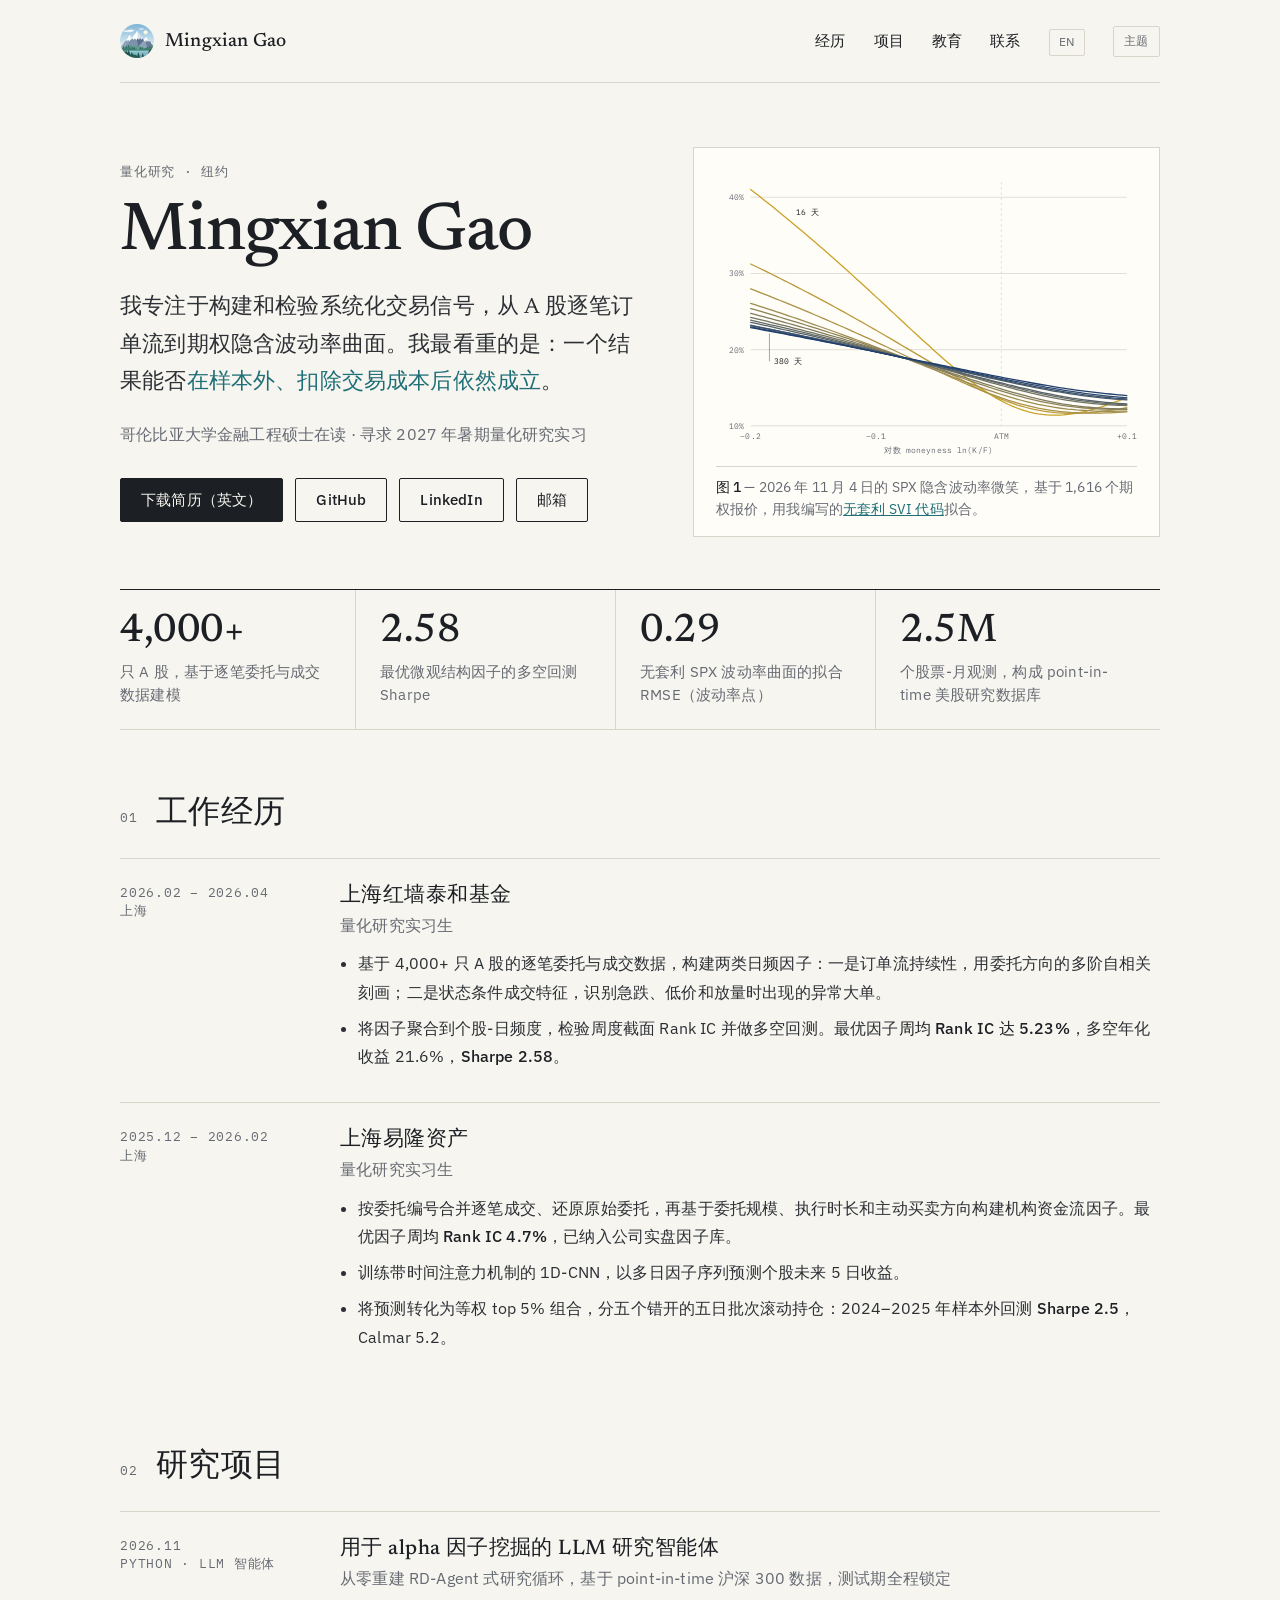
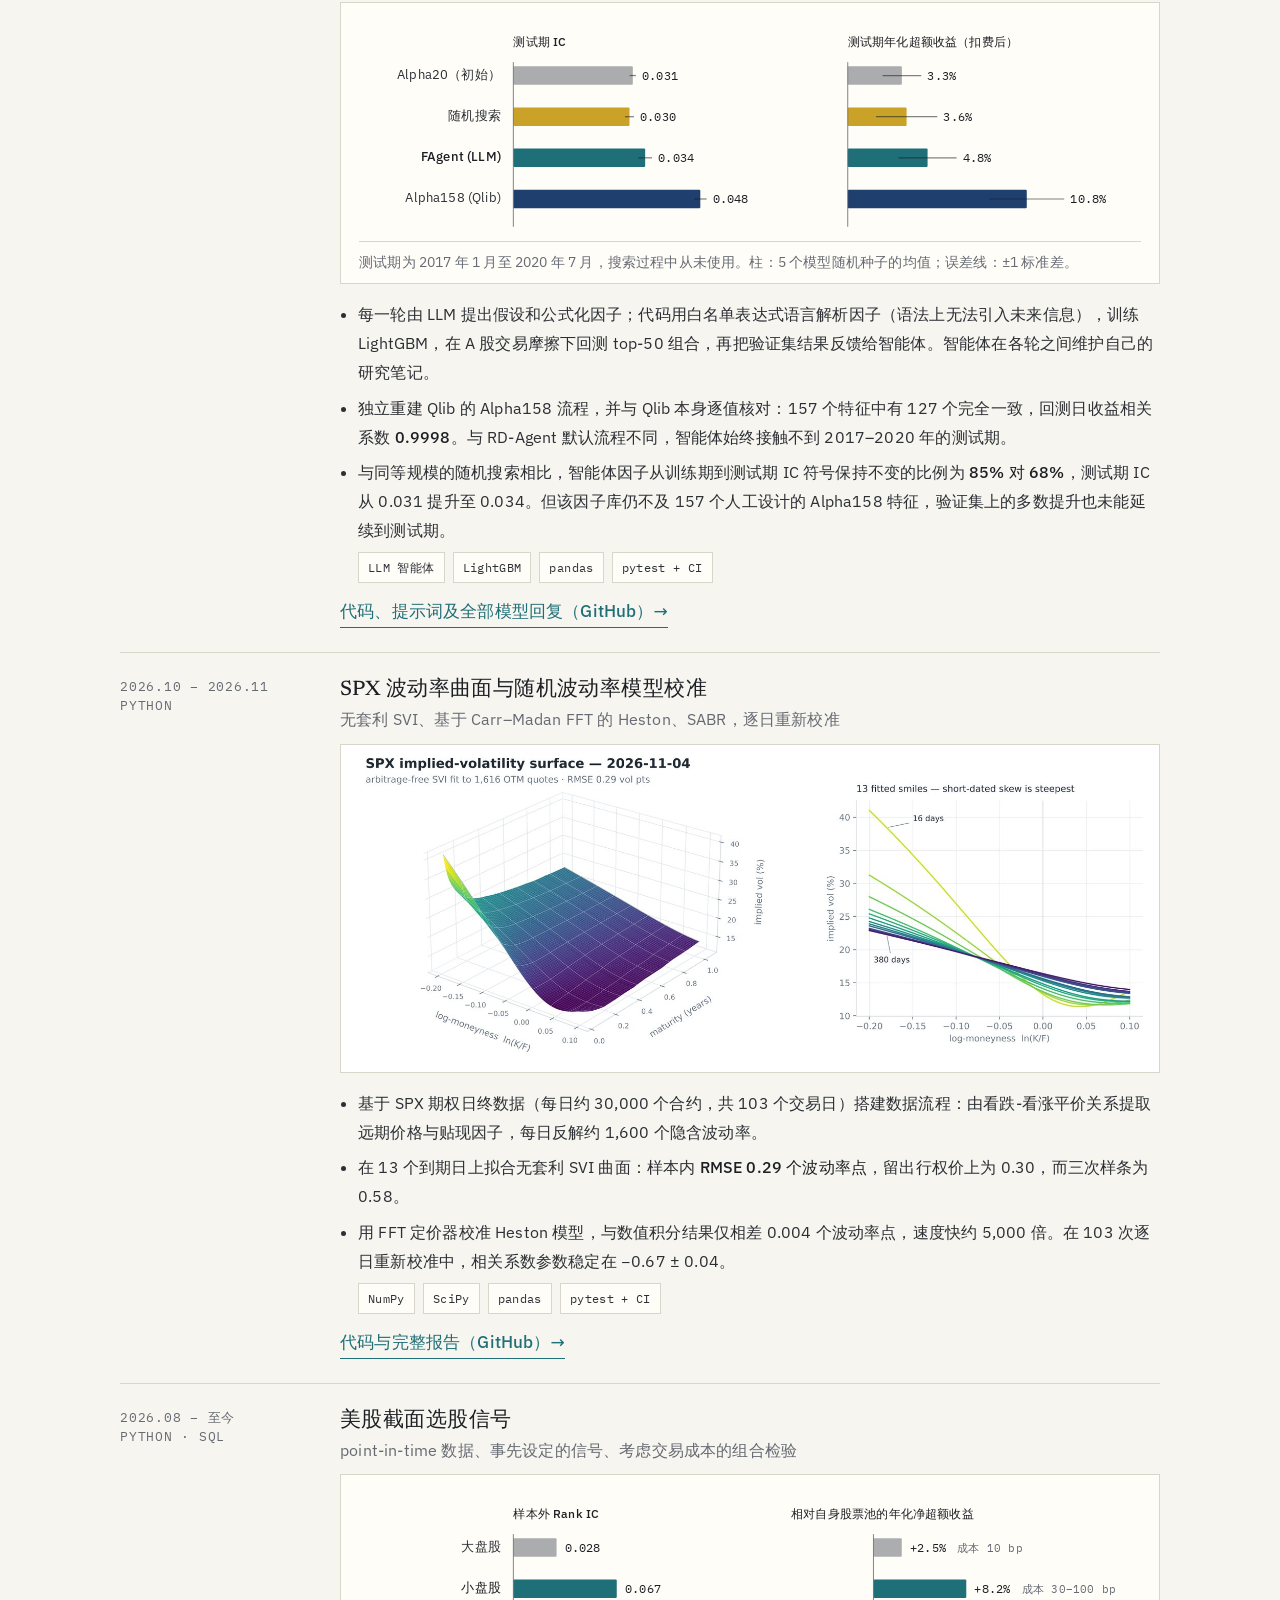
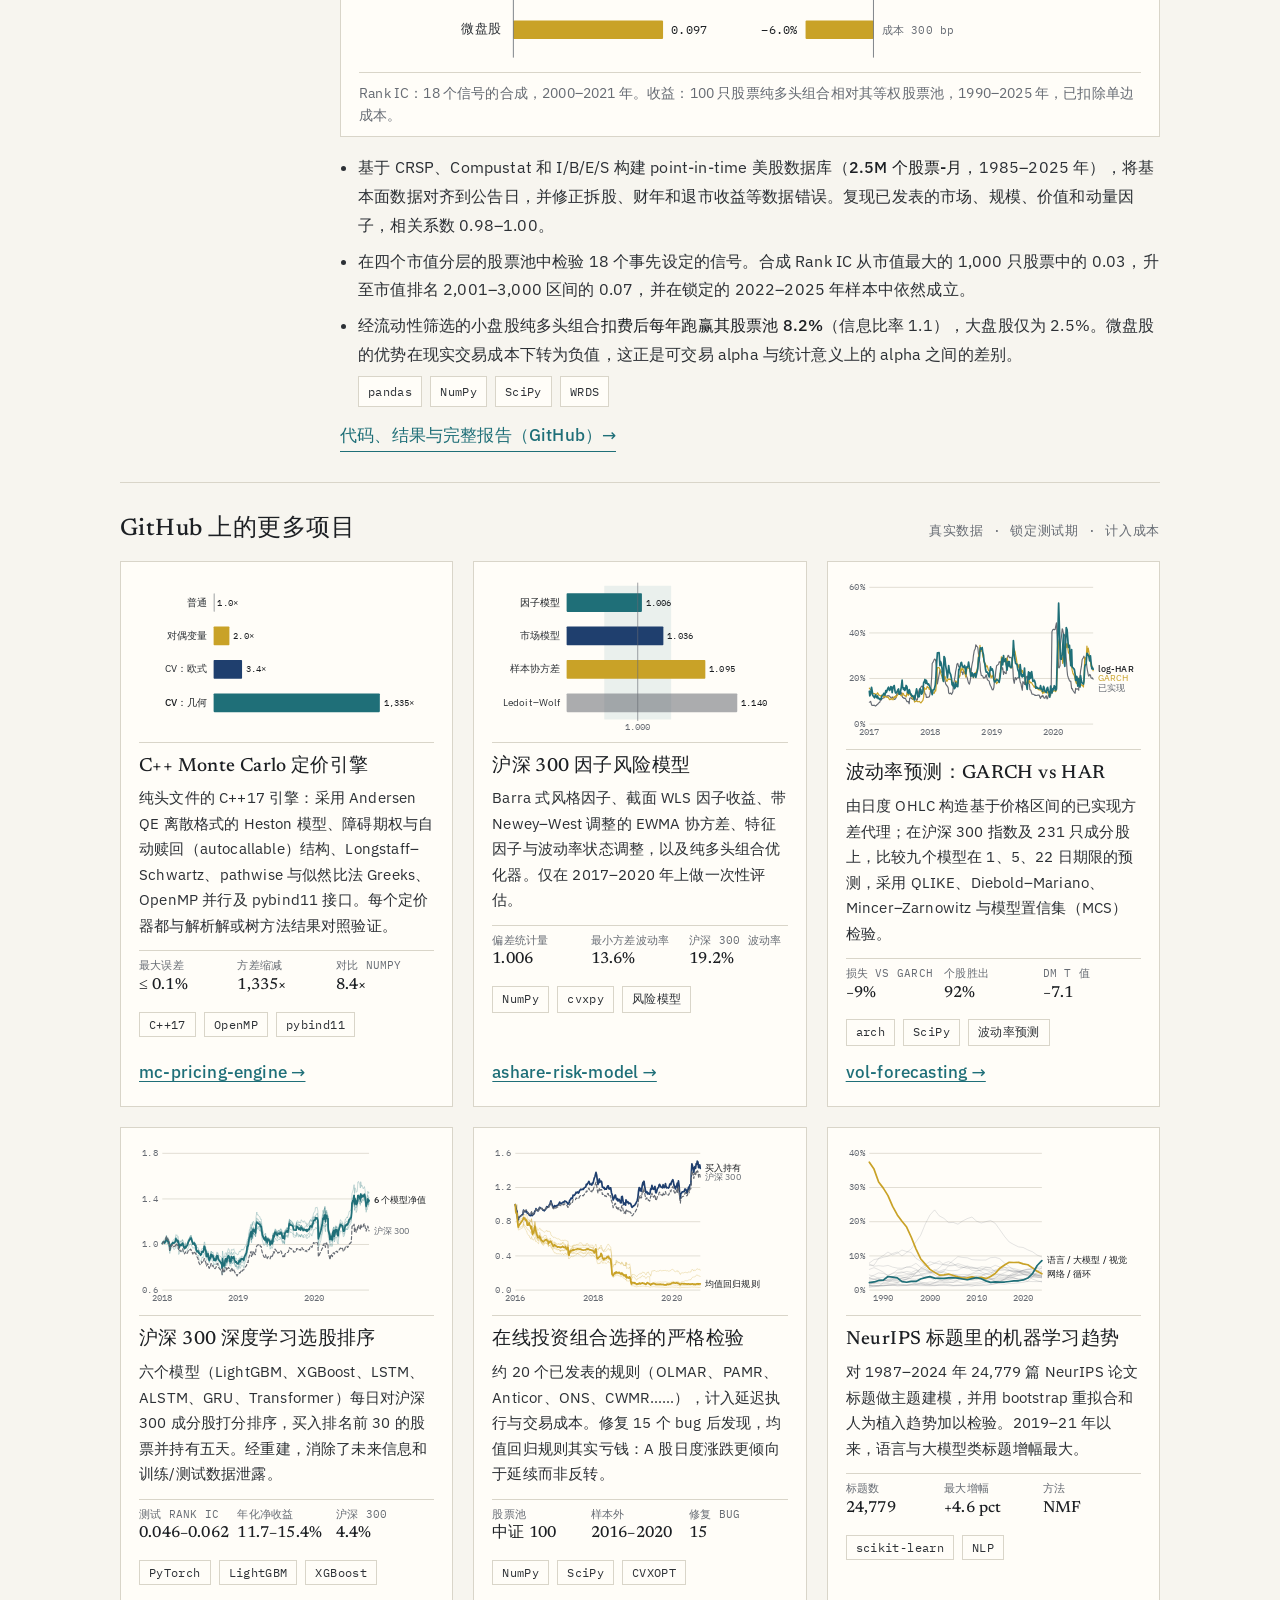
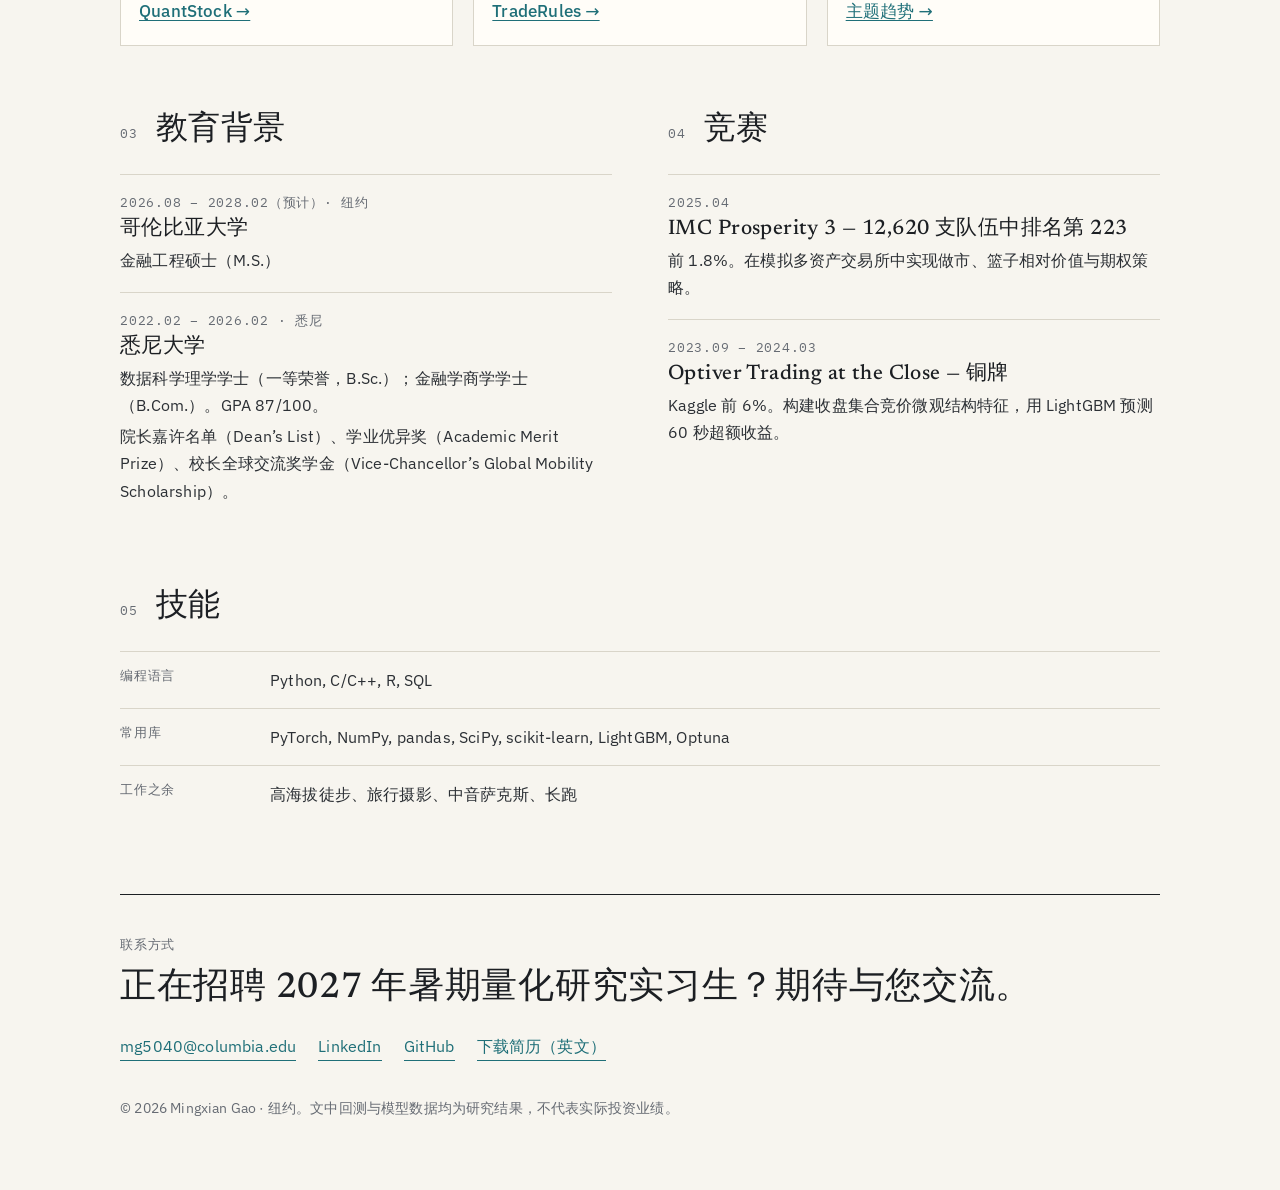
==== zh/index.html @ 5434508e "Add a Simplified Chinese version of the site at /zh/ zh/index.html mirrors the English page section " ====
<!doctype html>
<html lang="zh-CN">
<head>
<meta charset="utf-8">
<meta name="viewport" content="width=device-width, initial-scale=1">
<title>Mingxian Gao — 量化研究</title>
<meta name="description" content="Mingxian Gao，哥伦比亚大学金融工程硕士在读。研究方向：股票 alpha、市场微观结构与波动率建模。">
<meta property="og:title" content="Mingxian Gao — 量化研究">
<meta property="og:description" content="系统化交易信号研究：从 A 股逐笔订单流到期权隐含波动率曲面。">
<meta property="og:type" content="website">
<meta property="og:url" content="https://mxgao-a.github.io/personal-website/zh/">
<meta property="og:locale" content="zh_CN">
<meta property="og:image" content="https://mxgao-a.github.io/personal-website/assets/spx-surface.jpg">
<link rel="alternate" hreflang="en" href="https://mxgao-a.github.io/personal-website/">
<link rel="alternate" hreflang="zh-CN" href="https://mxgao-a.github.io/personal-website/zh/">
<link rel="alternate" hreflang="x-default" href="https://mxgao-a.github.io/personal-website/">
<link rel="icon" href="../assets/favicon.png" type="image/png">
<link rel="apple-touch-icon" href="../assets/apple-touch-icon.png">
<link rel="preload" href="../assets/fonts/newsreader-latin-500-normal.woff2" as="font" type="font/woff2" crossorigin>
<link rel="stylesheet" href="../assets/style.css">
<script>
  // Apply a saved theme before first paint; otherwise follow the system setting.
  try { var t = localStorage.getItem("theme"); if (t === "light" || t === "dark") document.documentElement.dataset.theme = t; } catch (e) {}
</script>
</head>
<body>
<a class="skip" href="#main">跳到正文</a>
<div class="wrap">
  <nav aria-label="主导航">
    <a class="name" href="#top"><img class="avatar" src="../assets/avatar.jpg" width="34" height="34" alt="">Mingxian Gao</a>
    <ul>
      <li class="hide-s"><a href="#experience">经历</a></li>
      <li class="hide-s"><a href="#projects">项目</a></li>
      <li class="hide-s"><a href="#education">教育</a></li>
      <li><a href="#contact">联系</a></li>
      <li><a class="lang" href="../" hreflang="en" lang="en" title="English version">EN</a></li>
      <li><button class="theme" id="theme" type="button" aria-label="切换浅色/深色主题">主题</button></li>
    </ul>
  </nav>

  <main id="main">
  <div class="hero" id="top">
    <div>
      <div class="mono">量化研究 · 纽约</div>
      <h1>Mingxian Gao</h1>
      <p class="lede">我专注于构建和检验系统化交易信号，从 A 股逐笔订单流到期权隐含波动率曲面。我最看重的是：一个结果能否<em>在样本外、扣除交易成本后依然成立</em>。</p>
      <p class="status">哥伦比亚大学金融工程硕士在读 · 寻求 2027 年暑期量化研究实习</p>
      <div class="btns">
        <a class="btn primary" href="../files/Mingxian_Gao_Resume.pdf" hreflang="en">下载简历（英文）</a>
        <a class="btn" href="https://github.com/MXGao-A">GitHub</a>
        <a class="btn" href="https://www.linkedin.com/in/mingxian-gao">LinkedIn</a>
        <a class="btn" href="mailto:mg5040@columbia.edu">邮箱</a>
      </div>
    </div>
    <figure class="fig">
      <svg class="smiles" viewBox="0 0 560 380" role="img" aria-labelledby="smiles-title smiles-desc">
      <title id="smiles-title">SPX 隐含波动率微笑，2026 年 11 月 4 日</title>
      <desc id="smiles-desc">13 条拟合的隐含波动率曲线，剩余期限 16 至 380 天。行权价低于远期价格时波动率陡峭上升，最短期限尤为明显。</desc>
      <line class="grid" x1="46" x2="546" y1="340.0" y2="340.0"/>
      <text class="tick" x="38" y="344.0" text-anchor="end">10%</text>
      <line class="grid" x1="46" x2="546" y1="238.8" y2="238.8"/>
      <text class="tick" x="38" y="242.8" text-anchor="end">20%</text>
      <line class="grid" x1="46" x2="546" y1="137.5" y2="137.5"/>
      <text class="tick" x="38" y="141.5" text-anchor="end">30%</text>
      <line class="grid" x1="46" x2="546" y1="36.2" y2="36.2"/>
      <text class="tick" x="38" y="40.2" text-anchor="end">40%</text>
      <text class="tick" x="46.0" y="358" text-anchor="middle">−0.2</text>
      <text class="tick" x="212.7" y="358" text-anchor="middle">−0.1</text>
      <text class="tick" x="379.3" y="358" text-anchor="middle">ATM</text>
      <text class="tick" x="546.0" y="358" text-anchor="middle">+0.1</text>
      <line class="atm" x1="379.3" x2="379.3" y1="16" y2="340"/>
      <path class="smile" style="--i:0;--t:0.000" pathLength="1" d="M46.0,25.9 L51.6,30.2 L57.2,34.6 L62.9,39.1 L68.5,43.5 L74.1,48.0 L79.7,52.6 L85.3,57.1 L90.9,61.7 L96.6,66.3 L102.2,71.0 L107.8,75.7 L113.4,80.4 L119.0,85.1 L124.7,89.9 L130.3,94.7 L135.9,99.6 L141.5,104.4 L147.1,109.3 L152.7,114.3 L158.4,119.2 L164.0,124.2 L169.6,129.3 L175.2,134.3 L180.8,139.4 L186.4,144.5 L192.1,149.6 L197.7,154.7 L203.3,159.9 L208.9,165.1 L214.5,170.3 L220.2,175.5 L225.8,180.7 L231.4,186.0 L237.0,191.2 L242.6,196.4 L248.2,201.7 L253.9,206.9 L259.5,212.1 L265.1,217.3 L270.7,222.5 L276.3,227.6 L282.0,232.7 L287.6,237.8 L293.2,242.8 L298.8,247.8 L304.4,252.7 L310.0,257.5 L315.7,262.2 L321.3,266.8 L326.9,271.4 L332.5,275.8 L338.1,280.1 L343.8,284.3 L349.4,288.3 L355.0,292.2 L360.6,295.9 L366.2,299.4 L371.8,302.8 L377.5,305.9 L383.1,308.8 L388.7,311.6 L394.3,314.1 L399.9,316.3 L405.6,318.4 L411.2,320.2 L416.8,321.7 L422.4,323.0 L428.0,324.1 L433.6,324.9 L439.3,325.5 L444.9,325.8 L450.5,325.9 L456.1,325.8 L461.7,325.5 L467.3,324.9 L473.0,324.2 L478.6,323.3 L484.2,322.2 L489.8,321.0 L495.4,319.6 L501.1,318.1 L506.7,316.4 L512.3,314.7 L517.9,312.8 L523.5,310.9 L529.1,308.8 L534.8,306.7 L540.4,304.5 L546.0,302.3"/>
      <path class="smile" style="--i:1;--t:0.083" pathLength="1" d="M46.0,124.9 L51.6,127.6 L57.2,130.3 L62.9,133.1 L68.5,135.8 L74.1,138.6 L79.7,141.4 L85.3,144.2 L90.9,147.0 L96.6,149.8 L102.2,152.7 L107.8,155.6 L113.4,158.5 L119.0,161.4 L124.7,164.3 L130.3,167.3 L135.9,170.3 L141.5,173.3 L147.1,176.3 L152.7,179.3 L158.4,182.4 L164.0,185.5 L169.6,188.6 L175.2,191.7 L180.8,194.8 L186.4,198.0 L192.1,201.2 L197.7,204.4 L203.3,207.6 L208.9,210.8 L214.5,214.0 L220.2,217.3 L225.8,220.6 L231.4,223.8 L237.0,227.1 L242.6,230.4 L248.2,233.8 L253.9,237.1 L259.5,240.4 L265.1,243.7 L270.7,247.0 L276.3,250.4 L282.0,253.7 L287.6,257.0 L293.2,260.2 L298.8,263.5 L304.4,266.7 L310.0,269.9 L315.7,273.1 L321.3,276.2 L326.9,279.3 L332.5,282.3 L338.1,285.3 L343.8,288.2 L349.4,291.0 L355.0,293.8 L360.6,296.4 L366.2,299.0 L371.8,301.4 L377.5,303.8 L383.1,306.0 L388.7,308.1 L394.3,310.1 L399.9,312.0 L405.6,313.7 L411.2,315.3 L416.8,316.7 L422.4,318.0 L428.0,319.2 L433.6,320.2 L439.3,321.0 L444.9,321.8 L450.5,322.4 L456.1,322.8 L461.7,323.1 L467.3,323.3 L473.0,323.4 L478.6,323.4 L484.2,323.2 L489.8,322.9 L495.4,322.6 L501.1,322.1 L506.7,321.6 L512.3,320.9 L517.9,320.2 L523.5,319.5 L529.1,318.6 L534.8,317.7 L540.4,316.7 L546.0,315.7"/>
      <path class="smile" style="--i:2;--t:0.167" pathLength="1" d="M46.0,157.9 L51.6,160.1 L57.2,162.3 L62.9,164.5 L68.5,166.7 L74.1,168.9 L79.7,171.2 L85.3,173.4 L90.9,175.7 L96.6,178.0 L102.2,180.3 L107.8,182.6 L113.4,184.9 L119.0,187.3 L124.7,189.6 L130.3,192.0 L135.9,194.4 L141.5,196.8 L147.1,199.2 L152.7,201.7 L158.4,204.1 L164.0,206.6 L169.6,209.0 L175.2,211.5 L180.8,214.1 L186.4,216.6 L192.1,219.1 L197.7,221.7 L203.3,224.2 L208.9,226.8 L214.5,229.4 L220.2,232.0 L225.8,234.6 L231.4,237.2 L237.0,239.9 L242.6,242.5 L248.2,245.2 L253.9,247.8 L259.5,250.5 L265.1,253.2 L270.7,255.8 L276.3,258.5 L282.0,261.1 L287.6,263.8 L293.2,266.4 L298.8,269.1 L304.4,271.7 L310.0,274.3 L315.7,276.9 L321.3,279.4 L326.9,281.9 L332.5,284.4 L338.1,286.8 L343.8,289.2 L349.4,291.6 L355.0,293.9 L360.6,296.1 L366.2,298.2 L371.8,300.3 L377.5,302.3 L383.1,304.2 L388.7,306.1 L394.3,307.8 L399.9,309.5 L405.6,311.1 L411.2,312.5 L416.8,313.9 L422.4,315.2 L428.0,316.4 L433.6,317.4 L439.3,318.4 L444.9,319.3 L450.5,320.1 L456.1,320.8 L461.7,321.3 L467.3,321.8 L473.0,322.3 L478.6,322.6 L484.2,322.9 L489.8,323.0 L495.4,323.1 L501.1,323.2 L506.7,323.2 L512.3,323.1 L517.9,322.9 L523.5,322.7 L529.1,322.5 L534.8,322.2 L540.4,321.8 L546.0,321.4"/>
      <path class="smile" style="--i:3;--t:0.250" pathLength="1" d="M46.0,177.2 L51.6,179.0 L57.2,180.8 L62.9,182.6 L68.5,184.5 L74.1,186.3 L79.7,188.2 L85.3,190.0 L90.9,191.9 L96.6,193.8 L102.2,195.7 L107.8,197.6 L113.4,199.5 L119.0,201.5 L124.7,203.4 L130.3,205.4 L135.9,207.3 L141.5,209.3 L147.1,211.3 L152.7,213.3 L158.4,215.3 L164.0,217.3 L169.6,219.4 L175.2,221.4 L180.8,223.5 L186.4,225.6 L192.1,227.6 L197.7,229.7 L203.3,231.8 L208.9,234.0 L214.5,236.1 L220.2,238.2 L225.8,240.4 L231.4,242.5 L237.0,244.7 L242.6,246.9 L248.2,249.0 L253.9,251.2 L259.5,253.4 L265.1,255.6 L270.7,257.8 L276.3,260.0 L282.0,262.2 L287.6,264.4 L293.2,266.7 L298.8,268.9 L304.4,271.0 L310.0,273.2 L315.7,275.4 L321.3,277.6 L326.9,279.7 L332.5,281.8 L338.1,283.9 L343.8,286.0 L349.4,288.1 L355.0,290.1 L360.6,292.1 L366.2,294.0 L371.8,295.9 L377.5,297.7 L383.1,299.5 L388.7,301.2 L394.3,302.9 L399.9,304.5 L405.6,306.0 L411.2,307.5 L416.8,308.8 L422.4,310.1 L428.0,311.4 L433.6,312.5 L439.3,313.6 L444.9,314.5 L450.5,315.4 L456.1,316.3 L461.7,317.0 L467.3,317.7 L473.0,318.2 L478.6,318.8 L484.2,319.2 L489.8,319.6 L495.4,319.9 L501.1,320.2 L506.7,320.3 L512.3,320.5 L517.9,320.6 L523.5,320.6 L529.1,320.6 L534.8,320.5 L540.4,320.4 L546.0,320.3"/>
      <path class="smile" style="--i:4;--t:0.333" pathLength="1" d="M46.0,184.1 L51.6,185.7 L57.2,187.3 L62.9,189.0 L68.5,190.6 L74.1,192.3 L79.7,194.0 L85.3,195.7 L90.9,197.4 L96.6,199.1 L102.2,200.8 L107.8,202.5 L113.4,204.2 L119.0,206.0 L124.7,207.7 L130.3,209.5 L135.9,211.2 L141.5,213.0 L147.1,214.8 L152.7,216.6 L158.4,218.4 L164.0,220.2 L169.6,222.1 L175.2,223.9 L180.8,225.8 L186.4,227.6 L192.1,229.5 L197.7,231.4 L203.3,233.3 L208.9,235.2 L214.5,237.1 L220.2,239.0 L225.8,240.9 L231.4,242.8 L237.0,244.8 L242.6,246.7 L248.2,248.7 L253.9,250.6 L259.5,252.6 L265.1,254.6 L270.7,256.6 L276.3,258.6 L282.0,260.5 L287.6,262.5 L293.2,264.5 L298.8,266.5 L304.4,268.5 L310.0,270.5 L315.7,272.5 L321.3,274.4 L326.9,276.4 L332.5,278.4 L338.1,280.3 L343.8,282.2 L349.4,284.1 L355.0,286.0 L360.6,287.8 L366.2,289.7 L371.8,291.5 L377.5,293.2 L383.1,294.9 L388.7,296.6 L394.3,298.2 L399.9,299.8 L405.6,301.3 L411.2,302.8 L416.8,304.2 L422.4,305.6 L428.0,306.8 L433.6,308.0 L439.3,309.2 L444.9,310.3 L450.5,311.3 L456.1,312.2 L461.7,313.0 L467.3,313.8 L473.0,314.5 L478.6,315.2 L484.2,315.8 L489.8,316.3 L495.4,316.7 L501.1,317.1 L506.7,317.4 L512.3,317.7 L517.9,317.9 L523.5,318.1 L529.1,318.2 L534.8,318.2 L540.4,318.2 L546.0,318.2"/>
      <path class="smile" style="--i:5;--t:0.417" pathLength="1" d="M46.0,190.4 L51.6,191.9 L57.2,193.4 L62.9,194.9 L68.5,196.4 L74.1,197.9 L79.7,199.4 L85.3,200.9 L90.9,202.5 L96.6,204.0 L102.2,205.6 L107.8,207.1 L113.4,208.7 L119.0,210.3 L124.7,211.9 L130.3,213.5 L135.9,215.1 L141.5,216.7 L147.1,218.3 L152.7,220.0 L158.4,221.6 L164.0,223.2 L169.6,224.9 L175.2,226.6 L180.8,228.2 L186.4,229.9 L192.1,231.6 L197.7,233.3 L203.3,235.0 L208.9,236.8 L214.5,238.5 L220.2,240.2 L225.8,242.0 L231.4,243.7 L237.0,245.5 L242.6,247.3 L248.2,249.0 L253.9,250.8 L259.5,252.6 L265.1,254.4 L270.7,256.2 L276.3,258.0 L282.0,259.9 L287.6,261.7 L293.2,263.5 L298.8,265.3 L304.4,267.2 L310.0,269.0 L315.7,270.8 L321.3,272.6 L326.9,274.5 L332.5,276.3 L338.1,278.1 L343.8,279.9 L349.4,281.7 L355.0,283.5 L360.6,285.3 L366.2,287.0 L371.8,288.7 L377.5,290.4 L383.1,292.1 L388.7,293.8 L394.3,295.4 L399.9,297.0 L405.6,298.5 L411.2,300.0 L416.8,301.4 L422.4,302.8 L428.0,304.2 L433.6,305.5 L439.3,306.7 L444.9,307.9 L450.5,309.0 L456.1,310.0 L461.7,311.0 L467.3,311.8 L473.0,312.7 L478.6,313.4 L484.2,314.1 L489.8,314.7 L495.4,315.3 L501.1,315.8 L506.7,316.2 L512.3,316.5 L517.9,316.8 L523.5,317.1 L529.1,317.3 L534.8,317.4 L540.4,317.5 L546.0,317.5"/>
      <path class="smile" style="--i:6;--t:0.500" pathLength="1" d="M46.0,195.8 L51.6,197.2 L57.2,198.6 L62.9,199.9 L68.5,201.3 L74.1,202.7 L79.7,204.1 L85.3,205.5 L90.9,206.9 L96.6,208.3 L102.2,209.7 L107.8,211.1 L113.4,212.5 L119.0,214.0 L124.7,215.4 L130.3,216.8 L135.9,218.3 L141.5,219.8 L147.1,221.2 L152.7,222.7 L158.4,224.2 L164.0,225.7 L169.6,227.2 L175.2,228.7 L180.8,230.2 L186.4,231.7 L192.1,233.2 L197.7,234.8 L203.3,236.3 L208.9,237.9 L214.5,239.4 L220.2,241.0 L225.8,242.5 L231.4,244.1 L237.0,245.7 L242.6,247.3 L248.2,248.9 L253.9,250.5 L259.5,252.1 L265.1,253.7 L270.7,255.3 L276.3,256.9 L282.0,258.5 L287.6,260.1 L293.2,261.8 L298.8,263.4 L304.4,265.0 L310.0,266.7 L315.7,268.3 L321.3,269.9 L326.9,271.5 L332.5,273.2 L338.1,274.8 L343.8,276.4 L349.4,278.0 L355.0,279.6 L360.6,281.2 L366.2,282.8 L371.8,284.3 L377.5,285.8 L383.1,287.4 L388.7,288.9 L394.3,290.3 L399.9,291.8 L405.6,293.2 L411.2,294.6 L416.8,295.9 L422.4,297.2 L428.0,298.5 L433.6,299.7 L439.3,300.9 L444.9,302.1 L450.5,303.1 L456.1,304.2 L461.7,305.1 L467.3,306.1 L473.0,306.9 L478.6,307.7 L484.2,308.5 L489.8,309.2 L495.4,309.8 L501.1,310.4 L506.7,310.9 L512.3,311.4 L517.9,311.8 L523.5,312.1 L529.1,312.4 L534.8,312.7 L540.4,312.9 L546.0,313.0"/>
      <path class="smile" style="--i:7;--t:0.583" pathLength="1" d="M46.0,199.5 L51.6,200.8 L57.2,202.1 L62.9,203.4 L68.5,204.7 L74.1,206.0 L79.7,207.3 L85.3,208.6 L90.9,209.9 L96.6,211.2 L102.2,212.5 L107.8,213.9 L113.4,215.2 L119.0,216.6 L124.7,217.9 L130.3,219.3 L135.9,220.6 L141.5,222.0 L147.1,223.4 L152.7,224.8 L158.4,226.2 L164.0,227.6 L169.6,229.0 L175.2,230.4 L180.8,231.8 L186.4,233.2 L192.1,234.7 L197.7,236.1 L203.3,237.5 L208.9,239.0 L214.5,240.4 L220.2,241.9 L225.8,243.4 L231.4,244.8 L237.0,246.3 L242.6,247.8 L248.2,249.3 L253.9,250.8 L259.5,252.3 L265.1,253.8 L270.7,255.3 L276.3,256.8 L282.0,258.3 L287.6,259.8 L293.2,261.3 L298.8,262.9 L304.4,264.4 L310.0,265.9 L315.7,267.4 L321.3,269.0 L326.9,270.5 L332.5,272.0 L338.1,273.5 L343.8,275.0 L349.4,276.6 L355.0,278.1 L360.6,279.6 L366.2,281.0 L371.8,282.5 L377.5,284.0 L383.1,285.4 L388.7,286.9 L394.3,288.3 L399.9,289.7 L405.6,291.0 L411.2,292.4 L416.8,293.7 L422.4,295.0 L428.0,296.2 L433.6,297.4 L439.3,298.6 L444.9,299.8 L450.5,300.9 L456.1,301.9 L461.7,302.9 L467.3,303.9 L473.0,304.8 L478.6,305.7 L484.2,306.5 L489.8,307.2 L495.4,307.9 L501.1,308.6 L506.7,309.2 L512.3,309.7 L517.9,310.2 L523.5,310.7 L529.1,311.1 L534.8,311.4 L540.4,311.7 L546.0,312.0"/>
      <path class="smile" style="--i:8;--t:0.667" pathLength="1" d="M46.0,202.4 L51.6,203.6 L57.2,204.9 L62.9,206.1 L68.5,207.3 L74.1,208.5 L79.7,209.8 L85.3,211.0 L90.9,212.3 L96.6,213.5 L102.2,214.8 L107.8,216.1 L113.4,217.3 L119.0,218.6 L124.7,219.9 L130.3,221.2 L135.9,222.5 L141.5,223.8 L147.1,225.1 L152.7,226.4 L158.4,227.7 L164.0,229.1 L169.6,230.4 L175.2,231.7 L180.8,233.1 L186.4,234.4 L192.1,235.8 L197.7,237.1 L203.3,238.5 L208.9,239.9 L214.5,241.2 L220.2,242.6 L225.8,244.0 L231.4,245.4 L237.0,246.8 L242.6,248.2 L248.2,249.6 L253.9,251.0 L259.5,252.4 L265.1,253.9 L270.7,255.3 L276.3,256.7 L282.0,258.2 L287.6,259.6 L293.2,261.0 L298.8,262.5 L304.4,263.9 L310.0,265.4 L315.7,266.8 L321.3,268.3 L326.9,269.7 L332.5,271.2 L338.1,272.6 L343.8,274.1 L349.4,275.5 L355.0,276.9 L360.6,278.4 L366.2,279.8 L371.8,281.2 L377.5,282.6 L383.1,284.0 L388.7,285.4 L394.3,286.7 L399.9,288.1 L405.6,289.4 L411.2,290.7 L416.8,292.0 L422.4,293.2 L428.0,294.5 L433.6,295.7 L439.3,296.8 L444.9,298.0 L450.5,299.1 L456.1,300.1 L461.7,301.2 L467.3,302.1 L473.0,303.1 L478.6,303.9 L484.2,304.8 L489.8,305.6 L495.4,306.3 L501.1,307.0 L506.7,307.6 L512.3,308.2 L517.9,308.8 L523.5,309.3 L529.1,309.7 L534.8,310.1 L540.4,310.4 L546.0,310.7"/>
      <path class="smile" style="--i:9;--t:0.750" pathLength="1" d="M46.0,206.3 L51.6,207.4 L57.2,208.6 L62.9,209.7 L68.5,210.8 L74.1,212.0 L79.7,213.1 L85.3,214.3 L90.9,215.4 L96.6,216.6 L102.2,217.8 L107.8,218.9 L113.4,220.1 L119.0,221.3 L124.7,222.5 L130.3,223.7 L135.9,224.9 L141.5,226.1 L147.1,227.3 L152.7,228.5 L158.4,229.7 L164.0,230.9 L169.6,232.1 L175.2,233.3 L180.8,234.6 L186.4,235.8 L192.1,237.0 L197.7,238.3 L203.3,239.5 L208.9,240.8 L214.5,242.0 L220.2,243.3 L225.8,244.6 L231.4,245.8 L237.0,247.1 L242.6,248.4 L248.2,249.7 L253.9,251.0 L259.5,252.2 L265.1,253.5 L270.7,254.8 L276.3,256.1 L282.0,257.4 L287.6,258.7 L293.2,260.0 L298.8,261.3 L304.4,262.6 L310.0,263.9 L315.7,265.2 L321.3,266.5 L326.9,267.8 L332.5,269.1 L338.1,270.4 L343.8,271.7 L349.4,272.9 L355.0,274.2 L360.6,275.5 L366.2,276.8 L371.8,278.0 L377.5,279.3 L383.1,280.5 L388.7,281.7 L394.3,283.0 L399.9,284.2 L405.6,285.3 L411.2,286.5 L416.8,287.7 L422.4,288.8 L428.0,289.9 L433.6,291.0 L439.3,292.0 L444.9,293.1 L450.5,294.1 L456.1,295.0 L461.7,296.0 L467.3,296.9 L473.0,297.8 L478.6,298.6 L484.2,299.4 L489.8,300.2 L495.4,300.9 L501.1,301.6 L506.7,302.2 L512.3,302.8 L517.9,303.4 L523.5,303.9 L529.1,304.4 L534.8,304.9 L540.4,305.3 L546.0,305.6"/>
      <path class="smile" style="--i:10;--t:0.833" pathLength="1" d="M46.0,206.7 L51.6,207.8 L57.2,209.0 L62.9,210.1 L68.5,211.2 L74.1,212.3 L79.7,213.5 L85.3,214.6 L90.9,215.7 L96.6,216.9 L102.2,218.0 L107.8,219.2 L113.4,220.3 L119.0,221.5 L124.7,222.7 L130.3,223.8 L135.9,225.0 L141.5,226.2 L147.1,227.4 L152.7,228.5 L158.4,229.7 L164.0,230.9 L169.6,232.1 L175.2,233.3 L180.8,234.5 L186.4,235.8 L192.1,237.0 L197.7,238.2 L203.3,239.4 L208.9,240.6 L214.5,241.9 L220.2,243.1 L225.8,244.3 L231.4,245.6 L237.0,246.8 L242.6,248.1 L248.2,249.3 L253.9,250.6 L259.5,251.8 L265.1,253.1 L270.7,254.4 L276.3,255.6 L282.0,256.9 L287.6,258.1 L293.2,259.4 L298.8,260.7 L304.4,261.9 L310.0,263.2 L315.7,264.5 L321.3,265.7 L326.9,267.0 L332.5,268.3 L338.1,269.5 L343.8,270.8 L349.4,272.0 L355.0,273.3 L360.6,274.5 L366.2,275.7 L371.8,276.9 L377.5,278.2 L383.1,279.4 L388.7,280.6 L394.3,281.7 L399.9,282.9 L405.6,284.1 L411.2,285.2 L416.8,286.3 L422.4,287.4 L428.0,288.5 L433.6,289.6 L439.3,290.6 L444.9,291.6 L450.5,292.6 L456.1,293.6 L461.7,294.5 L467.3,295.4 L473.0,296.3 L478.6,297.1 L484.2,297.9 L489.8,298.7 L495.4,299.4 L501.1,300.1 L506.7,300.8 L512.3,301.4 L517.9,302.0 L523.5,302.5 L529.1,303.1 L534.8,303.5 L540.4,304.0 L546.0,304.4"/>
      <path class="smile" style="--i:11;--t:0.917" pathLength="1" d="M46.0,208.5 L51.6,209.6 L57.2,210.7 L62.9,211.7 L68.5,212.8 L74.1,213.9 L79.7,215.0 L85.3,216.1 L90.9,217.2 L96.6,218.3 L102.2,219.4 L107.8,220.5 L113.4,221.6 L119.0,222.7 L124.7,223.8 L130.3,224.9 L135.9,226.0 L141.5,227.2 L147.1,228.3 L152.7,229.4 L158.4,230.6 L164.0,231.7 L169.6,232.9 L175.2,234.0 L180.8,235.2 L186.4,236.3 L192.1,237.5 L197.7,238.7 L203.3,239.8 L208.9,241.0 L214.5,242.2 L220.2,243.3 L225.8,244.5 L231.4,245.7 L237.0,246.9 L242.6,248.1 L248.2,249.3 L253.9,250.5 L259.5,251.7 L265.1,252.9 L270.7,254.1 L276.3,255.3 L282.0,256.5 L287.6,257.7 L293.2,258.9 L298.8,260.1 L304.4,261.3 L310.0,262.5 L315.7,263.7 L321.3,264.9 L326.9,266.1 L332.5,267.3 L338.1,268.5 L343.8,269.7 L349.4,270.9 L355.0,272.1 L360.6,273.3 L366.2,274.4 L371.8,275.6 L377.5,276.8 L383.1,277.9 L388.7,279.1 L394.3,280.2 L399.9,281.3 L405.6,282.4 L411.2,283.5 L416.8,284.6 L422.4,285.7 L428.0,286.7 L433.6,287.7 L439.3,288.8 L444.9,289.7 L450.5,290.7 L456.1,291.7 L461.7,292.6 L467.3,293.5 L473.0,294.3 L478.6,295.2 L484.2,296.0 L489.8,296.8 L495.4,297.5 L501.1,298.2 L506.7,298.9 L512.3,299.6 L517.9,300.2 L523.5,300.8 L529.1,301.3 L534.8,301.8 L540.4,302.3 L546.0,302.7"/>
      <path class="smile" style="--i:12;--t:1.000" pathLength="1" d="M46.0,209.6 L51.6,210.6 L57.2,211.6 L62.9,212.7 L68.5,213.7 L74.1,214.8 L79.7,215.8 L85.3,216.9 L90.9,217.9 L96.6,219.0 L102.2,220.1 L107.8,221.1 L113.4,222.2 L119.0,223.3 L124.7,224.4 L130.3,225.4 L135.9,226.5 L141.5,227.6 L147.1,228.7 L152.7,229.8 L158.4,230.9 L164.0,232.0 L169.6,233.1 L175.2,234.2 L180.8,235.3 L186.4,236.5 L192.1,237.6 L197.7,238.7 L203.3,239.8 L208.9,240.9 L214.5,242.1 L220.2,243.2 L225.8,244.3 L231.4,245.5 L237.0,246.6 L242.6,247.8 L248.2,248.9 L253.9,250.0 L259.5,251.2 L265.1,252.3 L270.7,253.5 L276.3,254.6 L282.0,255.8 L287.6,256.9 L293.2,258.1 L298.8,259.2 L304.4,260.4 L310.0,261.5 L315.7,262.7 L321.3,263.8 L326.9,265.0 L332.5,266.1 L338.1,267.2 L343.8,268.4 L349.4,269.5 L355.0,270.6 L360.6,271.7 L366.2,272.8 L371.8,273.9 L377.5,275.0 L383.1,276.1 L388.7,277.2 L394.3,278.3 L399.9,279.3 L405.6,280.4 L411.2,281.4 L416.8,282.4 L422.4,283.4 L428.0,284.4 L433.6,285.4 L439.3,286.3 L444.9,287.3 L450.5,288.2 L456.1,289.1 L461.7,289.9 L467.3,290.8 L473.0,291.6 L478.6,292.4 L484.2,293.2 L489.8,293.9 L495.4,294.6 L501.1,295.3 L506.7,295.9 L512.3,296.6 L517.9,297.2 L523.5,297.7 L529.1,298.3 L534.8,298.8 L540.4,299.3 L546.0,299.7"/>
      <text class="lab" x="106.0" y="59.9">16 天</text>
      <line class="lead" x1="71.0" y1="217.2" x2="71.0" y2="254.2"/>
      <text class="lab" x="77.0" y="258.2">380 天</text>
      <text class="axis" x="296.0" y="376" text-anchor="middle">对数 moneyness ln(K/F)</text>
      </svg>
      <figcaption><b>图 1</b> — 2026 年 11 月 4 日的 SPX 隐含波动率微笑，基于 1,616 个期权报价，用我编写的<a href="https://github.com/MXGao-A/spx-vol-surface">无套利 SVI 代码</a>拟合。</figcaption>
    </figure>
  </div>

  <div class="stats" aria-label="主要成果">
    <div class="stat"><div class="n">4,000+</div><div class="l">只 A 股，基于逐笔委托与成交数据建模</div></div>
    <div class="stat"><div class="n">2.58</div><div class="l">最优微观结构因子的多空回测 Sharpe</div></div>
    <div class="stat"><div class="n">0.29</div><div class="l">无套利 SPX 波动率曲面的拟合 RMSE（波动率点）</div></div>
    <div class="stat"><div class="n">2.5M</div><div class="l">个股票-月观测，构成 point-in-time 美股研究数据库</div></div>
  </div>

  <section id="experience">
    <div class="sec-head"><span class="mono">01</span><h2>工作经历</h2></div>

    <div class="entry">
      <div class="mono">2026.02 – 2026.04<br>上海</div>
      <div>
        <h3>上海红墙泰和基金</h3>
        <div class="role">量化研究实习生</div>
        <ul>
          <li>基于 4,000+ 只 A 股的逐笔委托与成交数据，构建两类日频因子：一是订单流持续性，用委托方向的多阶自相关刻画；二是状态条件成交特征，识别急跌、低价和放量时出现的异常大单。</li>
          <li>将因子聚合到个股-日频度，检验周度截面 Rank IC 并做多空回测。最优因子<b>周均 Rank IC 达 5.23%</b>，多空年化收益 21.6%，<b>Sharpe 2.58</b>。</li>
        </ul>
      </div>
    </div>

    <div class="entry">
      <div class="mono">2025.12 – 2026.02<br>上海</div>
      <div>
        <h3>上海易隆资产</h3>
        <div class="role">量化研究实习生</div>
        <ul>
          <li>按委托编号合并逐笔成交、还原原始委托，再基于委托规模、执行时长和主动买卖方向构建机构资金流因子。最优因子<b>周均 Rank IC 4.7%</b>，已纳入公司实盘因子库。</li>
          <li>训练带时间注意力机制的 1D-CNN，以多日因子序列预测个股未来 5 日收益。</li>
          <li>将预测转化为等权 top 5% 组合，分五个错开的五日批次滚动持仓：2024–2025 年样本外回测 <b>Sharpe 2.5</b>，Calmar 5.2。</li>
        </ul>
      </div>
    </div>
  </section>

  <section id="projects">
    <div class="sec-head"><span class="mono">02</span><h2>研究项目</h2></div>

    <div class="entry">
      <div class="mono">2026.11<br>Python · LLM 智能体</div>
      <div>
        <h3>用于 alpha 因子挖掘的 LLM 研究智能体</h3>
        <div class="role">从零重建 RD-Agent 式研究循环，基于 point-in-time 沪深 300 数据，测试期全程锁定</div>
        <figure class="project-fig chart-fig">
<svg class="chart" viewBox="0 0 760 204" role="img" aria-label="FAgent 测试期结果"><title>FAgent 测试期结果</title><desc>四个因子库在测试期的 IC 与扣费后年化超额收益（5 个模型随机种子的均值）：Alpha20（初始）：IC 0.031，收益 3.3%；随机搜索：IC 0.030，收益 3.6%；FAgent（LLM）：IC 0.034，收益 4.8%；Alpha158（Qlib）：IC 0.048，收益 10.8%</desc>
<text class="tick head" x="150.0" y="24">测试期 IC</text>
<text class="lab " x="138" y="56" text-anchor="end">Alpha20（初始）</text>
<rect class="bar c-muted" x="150.0" y="44" width="116.1" height="18" rx="1"/>
<line class="err" x1="263.1" x2="269.1" y1="53" y2="53"/>
<text class="val" x="275.1" y="57">0.031</text>
<text class="lab " x="138" y="96" text-anchor="end">随机搜索</text>
<rect class="bar c-short" x="150.0" y="84" width="112.9" height="18" rx="1"/>
<line class="err" x1="258.5" x2="267.2" y1="93" y2="93"/>
<text class="val" x="273.2" y="97">0.030</text>
<text class="lab bold" x="138" y="136" text-anchor="end">FAgent (LLM)</text>
<rect class="bar c-acc" x="150.0" y="124" width="128.1" height="18" rx="1"/>
<line class="err" x1="271.3" x2="284.8" y1="133" y2="133"/>
<text class="val" x="290.8" y="137">0.034</text>
<text class="lab " x="138" y="176" text-anchor="end">Alpha158 (Qlib)</text>
<rect class="bar c-long" x="150.0" y="164" width="181.7" height="18" rx="1"/>
<line class="err" x1="325.6" x2="337.8" y1="173" y2="173"/>
<text class="val" x="343.8" y="177">0.048</text>
<line class="axisline" x1="150.0" x2="150.0" y1="40" y2="200"/>
<text class="tick head" x="475.0" y="24">测试期年化超额收益（扣费后）</text>
<rect class="bar c-muted" x="475.0" y="44" width="52.6" height="18" rx="1"/>
<line class="err" x1="508.9" x2="546.4" y1="53" y2="53"/>
<text class="val" x="552.4" y="57">3.3%</text>
<rect class="bar c-short" x="475.0" y="84" width="57.2" height="18" rx="1"/>
<line class="err" x1="502.4" x2="562.0" y1="93" y2="93"/>
<text class="val" x="568.0" y="97">3.6%</text>
<rect class="bar c-acc" x="475.0" y="124" width="77.6" height="18" rx="1"/>
<line class="err" x1="524.3" x2="580.8" y1="133" y2="133"/>
<text class="val" x="586.8" y="137">4.8%</text>
<rect class="bar c-long" x="475.0" y="164" width="174.0" height="18" rx="1"/>
<line class="err" x1="612.5" x2="685.4" y1="173" y2="173"/>
<text class="val" x="691.4" y="177">10.8%</text>
<line class="axisline" x1="475.0" x2="475.0" y1="40" y2="200"/>
</svg>
        <figcaption>测试期为 2017 年 1 月至 2020 年 7 月，搜索过程中从未使用。柱：5 个模型随机种子的均值；误差线：±1 标准差。</figcaption>
        </figure>
        <ul>
          <li>每一轮由 LLM 提出假设和公式化因子；代码用白名单表达式语言解析因子（语法上无法引入未来信息），训练 LightGBM，在 A 股交易摩擦下回测 top-50 组合，再把验证集结果反馈给智能体。智能体在各轮之间维护自己的研究笔记。</li>
          <li>独立重建 Qlib 的 Alpha158 流程，并与 Qlib 本身逐值核对：157 个特征中有 127 个完全一致，回测日收益相关系数 <b>0.9998</b>。与 RD-Agent 默认流程不同，智能体始终接触不到 2017–2020 年的测试期。</li>
          <li>与同等规模的随机搜索相比，智能体因子从训练期到测试期 IC 符号保持不变的比例为 <b>85% 对 68%</b>，测试期 IC 从 0.031 提升至 0.034。但该因子库仍不及 157 个人工设计的 Alpha158 特征，验证集上的多数提升也未能延续到测试期。</li>
        </ul>
        <ul class="chips"><li>LLM 智能体</li><li>LightGBM</li><li>pandas</li><li>pytest + CI</li></ul>
        <a class="link" href="https://github.com/MXGao-A/FAgent">代码、提示词及全部模型回复（GitHub）→</a>
      </div>
    </div>

    <div class="entry">
      <div class="mono">2026.10 – 2026.11<br>Python</div>
      <div>
        <h3>SPX 波动率曲面与随机波动率模型校准</h3>
        <div class="role">无套利 SVI、基于 Carr–Madan FFT 的 Heston、SABR，逐日重新校准</div>
        <figure class="project-fig"><img src="../assets/spx-surface.jpg" width="1600" height="640" loading="lazy" alt="拟合的 SPX 隐含波动率三维曲面，旁为 13 个到期日各自的波动率微笑"></figure>
        <ul>
          <li>基于 SPX 期权日终数据（每日约 30,000 个合约，共 103 个交易日）搭建数据流程：由看跌-看涨平价关系提取远期价格与贴现因子，每日反解约 1,600 个隐含波动率。</li>
          <li>在 13 个到期日上拟合无套利 SVI 曲面：样本内 <b>RMSE 0.29 个波动率点</b>，留出行权价上为 0.30，而三次样条为 0.58。</li>
          <li>用 FFT 定价器校准 Heston 模型，与数值积分结果仅相差 0.004 个波动率点，速度快约 5,000 倍。在 103 次逐日重新校准中，相关系数参数稳定在 −0.67 ± 0.04。</li>
        </ul>
        <ul class="chips"><li>NumPy</li><li>SciPy</li><li>pandas</li><li>pytest + CI</li></ul>
        <a class="link" href="https://github.com/MXGao-A/spx-vol-surface">代码与完整报告（GitHub）→</a>
      </div>
    </div>

    <div class="entry">
      <div class="mono">2026.08 – 至今<br>Python · SQL</div>
      <div>
        <h3>美股截面选股信号</h3>
        <div class="role">point-in-time 数据、事先设定的信号、考虑交易成本的组合检验</div>
        <figure class="project-fig chart-fig">
<svg class="chart" viewBox="0 0 760 164" role="img" aria-label="不同市值股票池的信号强度与净超额收益"><title>不同市值股票池的信号强度与净超额收益</title><desc>样本外合成 Rank IC，以及 100 只股票纯多头组合相对其等权股票池的年化净超额收益：大盘股：IC 0.028，10 bp 成本下 +2.5%；小盘股：IC 0.067，30–100 bp 成本下 +8.2%；微盘股：IC 0.097，300 bp 成本下 −6.0%</desc>
<text class="tick head" x="150.0" y="24">样本外 Rank IC</text>
<text class="lab " x="138" y="56" text-anchor="end">大盘股</text>
<rect class="bar c-muted" x="150.0" y="44" width="42.0" height="18" rx="1"/>
<text class="val" x="200.0" y="57">0.028</text>
<text class="lab bold" x="138" y="96" text-anchor="end">小盘股</text>
<rect class="bar c-acc" x="150.0" y="84" width="100.5" height="18" rx="1"/>
<text class="val" x="258.5" y="97">0.067</text>
<text class="lab " x="138" y="136" text-anchor="end">微盘股</text>
<rect class="bar c-short" x="150.0" y="124" width="145.5" height="18" rx="1"/>
<text class="val" x="303.5" y="137">0.097</text>
<line class="axisline" x1="150.0" x2="150.0" y1="40" y2="160"/>
<text class="tick head" x="420.0" y="24">相对自身股票池的年化净超额收益</text>
<rect class="bar c-muted" x="500.0" y="44" width="27.5" height="18" rx="1"/>
<text class="val" x="535.5" y="57">+2.5%</text>
<text class="tick" x="581.5" y="57">成本 10 bp</text>
<rect class="bar c-acc" x="500.0" y="84" width="90.2" height="18" rx="1"/>
<text class="val" x="598.2" y="97">+8.2%</text>
<text class="tick" x="644.2" y="97">成本 30–100 bp</text>
<rect class="bar c-short" x="434.0" y="124" width="66.0" height="18" rx="1"/>
<text class="val" x="426.0" y="137" text-anchor="end">−6.0%</text>
<text class="tick" x="508.0" y="137">成本 300 bp</text>
<line class="axisline" x1="500.0" x2="500.0" y1="40" y2="160"/>
</svg>
        <figcaption>Rank IC：18 个信号的合成，2000–2021 年。收益：100 只股票纯多头组合相对其等权股票池，1990–2025 年，已扣除单边成本。</figcaption>
        </figure>
        <ul>
          <li>基于 CRSP、Compustat 和 I/B/E/S 构建 point-in-time 美股数据库（<b>2.5M 个股票-月</b>，1985–2025 年），将基本面数据对齐到公告日，并修正拆股、财年和退市收益等数据错误。复现已发表的市场、规模、价值和动量因子，相关系数 0.98–1.00。</li>
          <li>在四个市值分层的股票池中检验 18 个事先设定的信号。合成 Rank IC 从市值最大的 1,000 只股票中的 0.03，升至市值排名 2,001–3,000 区间的 0.07，并在锁定的 2022–2025 年样本中依然成立。</li>
          <li>经流动性筛选的小盘股纯多头组合<b>扣费后每年跑赢其股票池 8.2%</b>（信息比率 1.1），大盘股仅为 2.5%。微盘股的优势在现实交易成本下转为负值，这正是可交易 alpha 与统计意义上的 alpha 之间的差别。</li>
        </ul>
        <ul class="chips"><li>pandas</li><li>NumPy</li><li>SciPy</li><li>WRDS</li></ul>
        <a class="link" href="https://github.com/MXGao-A/us-equity-signal-research">代码、结果与完整报告（GitHub）→</a>
      </div>
    </div>

    <div class="more">
      <div class="more-head"><h3 class="sub">GitHub 上的更多项目</h3><span class="mono">真实数据 · 锁定测试期 · 计入成本</span></div>
      <div class="cards">
      <article class="card">
        <figure class="card-fig">
<svg class="chart" viewBox="0 0 380 200" role="img" aria-label="算术平均亚式看涨期权的方差缩减"><title>算术平均亚式看涨期权的方差缩减</title><desc>100 万条路径下的方差缩减倍数：普通蒙特卡洛 1，对偶变量 2.0，欧式期权控制变量 3.4，几何亚式控制变量 1335（对数刻度）。</desc>
<text class="lab " x="88" y="35.5" text-anchor="end">普通</text>
<rect class="bar c-muted" x="96" y="19.5" width="1.5" height="24.1" rx="1"/>
<text class="val" x="101.0" y="35.5">1.0×</text>
<text class="lab " x="88" y="78.5" text-anchor="end">对偶变量</text>
<rect class="bar c-short" x="96" y="62.5" width="20.3" height="24.1" rx="1"/>
<text class="val" x="121.3" y="78.5">2.0×</text>
<text class="lab " x="88" y="121.5" text-anchor="end">CV：欧式</text>
<rect class="bar c-long" x="96" y="105.5" width="36.6" height="24.1" rx="1"/>
<text class="val" x="137.6" y="121.5">3.4×</text>
<text class="lab bold" x="88" y="164.5" text-anchor="end">CV：几何</text>
<rect class="bar c-acc" x="96" y="148.5" width="213.9" height="24.1" rx="1"/>
<text class="val" x="314.9" y="164.5">1,335×</text>
</svg>
        </figure>
        <h3><a href="https://github.com/MXGao-A/mc-pricing-engine">C++ Monte Carlo 定价引擎</a></h3>
        <p>纯头文件的 C++17 引擎：采用 Andersen QE 离散格式的 Heston 模型、障碍期权与自动赎回（autocallable）结构、Longstaff–Schwartz、pathwise 与似然比法 Greeks、OpenMP 并行及 pybind11 接口。每个定价器都与解析解或树方法结果对照验证。</p>
        <dl class="facts"><div><dt>最大误差</dt><dd>≤ 0.1%</dd></div><div><dt>方差缩减</dt><dd>1,335×</dd></div><div><dt>对比 NumPy</dt><dd>8.4×</dd></div></dl>
        <ul class="chips"><li>C++17</li><li>OpenMP</li><li>pybind11</li></ul>
        <a class="link" href="https://github.com/MXGao-A/mc-pricing-engine">mc-pricing-engine →</a>
      </article>
      <article class="card">
        <figure class="card-fig">
<svg class="chart" viewBox="0 0 380 200" role="img" aria-label="风险模型偏差统计量（测试期）"><title>风险模型偏差统计量（测试期）</title><desc>100 个随机组合在 2017–2020 年的偏差统计量（等于 1 表示风险预测准确）：因子模型 1.006，市场模型 1.036，样本协方差 1.095，Ledoit-Wolf 1.140。</desc>
<rect class="band" x="144.5" y="10" width="86.0" height="172"/>
<text class="lab bold" x="88" y="35.5" text-anchor="end">因子模型</text>
<rect class="bar c-acc" x="96" y="19.5" width="96.9" height="24.1" rx="1"/>
<text class="val" x="197.9" y="35.5">1.006</text>
<text class="lab " x="88" y="78.5" text-anchor="end">市场模型</text>
<rect class="bar c-long" x="96" y="62.5" width="124.5" height="24.1" rx="1"/>
<text class="val" x="225.5" y="78.5">1.036</text>
<text class="lab " x="88" y="121.5" text-anchor="end">样本协方差</text>
<rect class="bar c-short" x="96" y="105.5" width="178.5" height="24.1" rx="1"/>
<text class="val" x="279.5" y="121.5">1.095</text>
<text class="lab " x="88" y="164.5" text-anchor="end">Ledoit–Wolf</text>
<rect class="bar c-muted" x="96" y="148.5" width="219.6" height="24.1" rx="1"/>
<text class="val" x="320.6" y="164.5">1.140</text>
<line class="zero" x1="187.5" x2="187.5" y1="6" y2="184"/><text class="tick" x="187.5" y="196" text-anchor="middle">1.000</text>
</svg>
        </figure>
        <h3><a href="https://github.com/MXGao-A/ashare-risk-model">沪深 300 因子风险模型</a></h3>
        <p>Barra 式风格因子、截面 WLS 因子收益、带 Newey–West 调整的 EWMA 协方差、特征因子与波动率状态调整，以及纯多头组合优化器。仅在 2017–2020 年上做一次性评估。</p>
        <dl class="facts"><div><dt>偏差统计量</dt><dd>1.006</dd></div><div><dt>最小方差波动率</dt><dd>13.6%</dd></div><div><dt>沪深 300 波动率</dt><dd>19.2%</dd></div></dl>
        <ul class="chips"><li>NumPy</li><li>cvxpy</li><li>风险模型</li></ul>
        <a class="link" href="https://github.com/MXGao-A/ashare-risk-model">ashare-risk-model →</a>
      </article>
      <article class="card">
        <figure class="card-fig">
<svg class="chart" viewBox="0 0 380 210" role="img" aria-label="沪深 300 未来一个月波动率：预测与实际"><title>沪深 300 未来一个月波动率：预测与实际</title><desc>沪深 300 未来一个月的年化波动率，2017 年至 2020 年 9 月：基于价格区间的已实现波动率与 GARCH、log-HAR 预测对比。</desc>
<line class="grid" x1="30" x2="318" y1="188.0" y2="188.0"/><text class="tick" x="24" y="191.5" text-anchor="end">0%</text>
<line class="grid" x1="30" x2="318" y1="129.3" y2="129.3"/><text class="tick" x="24" y="132.8" text-anchor="end">20%</text>
<line class="grid" x1="30" x2="318" y1="70.7" y2="70.7"/><text class="tick" x="24" y="74.2" text-anchor="end">40%</text>
<line class="grid" x1="30" x2="318" y1="12.0" y2="12.0"/><text class="tick" x="24" y="15.5" text-anchor="end">60%</text>
<text class="tick" x="29.6" y="202" text-anchor="middle">2017</text>
<text class="tick" x="108.5" y="202" text-anchor="middle">2018</text>
<text class="tick" x="187.5" y="202" text-anchor="middle">2019</text>
<text class="tick" x="266.5" y="202" text-anchor="middle">2020</text>
<path class="ln c-muted" d="M30.0,159.8 L30.6,159.6 L31.7,158.8 L32.8,162.8 L33.5,164.0 L34.5,163.7 L36.7,163.8 L37.8,164.8 L38.9,164.2 L39.5,163.3 L40.6,162.5 L41.3,161.8 L42.3,160.6 L43.4,160.0 L44.1,157.8 L45.1,157.2 L45.8,156.3 L46.9,155.0 L48.0,154.3 L48.6,154.4 L50.1,152.7 L51.2,152.6 L51.9,151.8 L52.9,152.2 L54.0,151.2 L54.7,151.7 L56.0,152.0 L57.0,153.2 L57.7,154.4 L58.8,155.3 L59.4,153.0 L60.5,153.7 L62.0,156.3 L63.1,155.9 L63.8,155.1 L64.8,153.0 L65.5,148.0 L66.6,148.2 L67.6,148.8 L68.3,147.8 L69.4,147.7 L70.0,148.3 L71.1,147.5 L72.2,151.9 L72.8,153.6 L73.9,154.0 L74.6,155.0 L75.7,154.4 L76.7,155.5 L77.4,157.1 L78.5,159.1 L79.1,158.9 L80.2,159.0 L81.3,161.9 L81.9,154.7 L83.0,154.2 L83.7,154.4 L84.7,155.3 L85.8,156.2 L86.5,153.3 L87.6,152.5 L88.2,151.0 L90.8,157.8 L91.9,156.2 L92.5,152.0 L93.6,145.9 L94.3,143.5 L95.3,142.4 L96.4,140.6 L97.1,139.5 L98.2,139.2 L98.8,139.8 L99.9,143.5 L101.0,146.0 L101.6,149.1 L102.7,149.6 L103.4,153.8 L104.4,153.7 L105.5,153.1 L106.2,153.4 L107.2,152.9 L107.9,150.1 L109.2,142.3 L110.3,126.8 L110.9,110.0 L112.0,108.2 L113.1,105.8 L113.7,104.4 L114.8,104.7 L115.5,107.0 L116.6,117.4 L117.6,136.3 L119.8,124.6 L120.9,118.3 L121.5,120.2 L122.6,121.1 L123.7,120.6 L124.3,116.3 L125.4,115.3 L126.1,126.7 L127.2,131.2 L128.2,136.3 L129.8,138.8 L130.4,139.1 L131.5,141.6 L132.1,147.8 L133.2,148.9 L134.7,148.0 L135.8,149.7 L136.5,148.6 L137.5,146.5 L138.2,136.5 L139.3,132.1 L140.4,125.9 L141.0,120.5 L142.1,115.3 L142.7,111.0 L143.8,110.0 L145.1,114.3 L145.8,114.7 L146.8,118.7 L147.9,121.4 L148.6,120.8 L149.7,120.9 L150.3,124.4 L151.4,119.4 L152.5,122.4 L153.1,121.1 L154.2,122.1 L154.9,126.1 L155.9,128.4 L157.0,132.7 L157.7,135.1 L158.7,136.6 L159.4,134.3 L160.5,127.8 L161.6,114.3 L162.2,111.3 L163.3,105.9 L163.9,100.1 L165.0,93.6 L166.3,91.1 L167.0,85.9 L169.6,89.4 L170.6,98.9 L171.3,103.6 L172.4,110.2 L173.0,119.8 L174.1,125.3 L175.2,125.8 L175.8,125.9 L176.9,128.8 L177.6,128.3 L178.7,128.6 L179.7,126.2 L180.4,124.5 L181.5,129.3 L182.1,131.2 L183.2,131.6 L184.3,133.1 L184.9,136.1 L186.0,138.7 L186.7,140.0 L188.2,143.8 L189.3,144.0 L190.3,140.7 L191.0,131.7 L192.1,126.8 L192.7,120.1 L193.8,112.8 L196.4,110.8 L197.0,107.9 L198.1,108.5 L198.8,107.4 L199.9,112.5 L200.9,117.5 L201.6,115.7 L202.7,124.1 L203.3,120.3 L204.4,121.8 L205.5,122.9 L206.1,123.1 L207.2,104.1 L208.5,99.6 L209.2,99.8 L210.2,102.4 L210.9,102.6 L212.0,102.0 L213.1,103.1 L214.8,117.9 L215.4,130.6 L216.5,135.5 L217.6,128.2 L218.2,128.4 L219.3,130.8 L220.0,128.8 L221.1,128.3 L222.4,128.7 L223.0,126.4 L224.1,133.8 L225.2,136.2 L225.8,139.8 L226.9,144.5 L227.6,133.2 L228.6,134.5 L229.7,136.9 L230.4,130.6 L231.4,131.6 L232.1,127.4 L233.2,126.2 L234.3,131.6 L234.9,135.9 L236.0,136.7 L236.6,143.7 L237.7,144.2 L238.8,148.1 L239.5,149.4 L240.5,149.6 L241.2,149.6 L242.3,150.4 L243.6,151.1 L244.2,150.8 L245.3,151.2 L246.4,150.8 L248.5,150.6 L249.6,153.4 L250.3,154.9 L251.4,152.0 L252.4,152.7 L253.1,151.0 L254.2,153.1 L254.8,154.6 L255.9,154.6 L257.0,152.3 L257.6,151.5 L258.7,155.5 L259.4,154.8 L260.4,151.2 L261.5,149.6 L262.2,148.2 L263.3,151.0 L263.9,146.6 L265.0,69.0 L266.1,66.5 L266.9,66.0 L268.0,66.5 L269.1,66.1 L269.7,63.0 L270.8,57.6 L273.6,115.5 L274.3,115.6 L275.4,112.7 L276.0,84.6 L277.1,76.3 L278.2,65.3 L278.8,66.4 L279.9,72.3 L280.6,72.4 L281.6,75.4 L282.7,94.8 L283.4,104.0 L284.5,119.7 L285.1,125.3 L286.2,128.6 L287.5,131.8 L288.1,132.9 L289.2,132.7 L290.3,142.3 L291.0,142.2 L292.0,144.8 L293.8,147.3 L294.8,148.3 L295.5,142.1 L296.6,142.9 L297.2,142.9 L298.3,142.6 L299.4,144.3 L300.0,131.4 L301.1,127.0 L301.8,119.9 L302.9,113.8 L303.9,104.9 L305.5,102.3 L306.1,100.6 L307.2,104.2 L307.8,102.7 L308.9,105.1 L310.0,114.9 L310.6,118.7 L311.7,124.4 L312.4,126.3 L313.5,124.1 L314.5,125.1 L315.2,128.2 L316.3,129.1 L316.9,128.6 L318.0,130.1 L318.0,130.1"/>
<path class="ln c-short" d="M30.0,141.7 L30.6,142.5 L31.7,143.4 L32.8,144.8 L33.5,146.0 L34.5,148.4 L36.7,148.7 L37.8,149.5 L38.9,149.5 L39.5,150.0 L40.6,147.6 L41.3,148.7 L42.3,150.9 L43.4,151.1 L44.1,151.7 L45.1,151.7 L45.8,150.8 L46.9,151.4 L48.0,151.4 L48.6,153.8 L50.1,151.5 L51.2,152.8 L51.9,153.1 L52.9,153.7 L54.0,152.9 L54.7,154.3 L56.0,156.5 L57.0,156.0 L57.7,156.4 L58.8,154.8 L59.4,155.6 L60.5,156.7 L62.0,152.5 L63.1,153.8 L63.8,151.5 L64.8,153.1 L65.5,151.9 L66.6,150.1 L67.6,148.5 L68.3,149.2 L69.4,149.9 L70.0,150.3 L71.1,151.8 L72.2,150.6 L72.8,148.0 L73.9,149.0 L74.6,150.8 L75.7,151.6 L76.7,151.5 L77.4,153.1 L78.5,147.3 L79.1,149.2 L80.2,151.0 L81.3,146.4 L81.9,148.6 L83.0,150.4 L83.7,151.9 L84.7,153.6 L85.8,155.0 L86.5,156.2 L87.6,157.1 L88.2,159.6 L90.8,158.0 L91.9,159.1 L92.5,159.0 L93.6,159.2 L94.3,158.8 L95.3,159.8 L96.4,160.8 L97.1,159.7 L98.2,158.3 L98.8,157.7 L99.9,153.3 L101.0,141.1 L101.6,142.4 L102.7,143.1 L103.4,143.0 L104.4,139.5 L105.5,140.8 L106.2,140.9 L107.2,143.6 L107.9,142.7 L109.2,142.7 L110.3,144.5 L110.9,146.7 L112.0,148.2 L113.1,147.8 L113.7,148.2 L114.8,144.0 L115.5,145.5 L116.6,130.8 L117.6,115.4 L119.8,115.4 L120.9,117.8 L121.5,121.4 L122.6,124.5 L123.7,127.0 L124.3,130.2 L125.4,133.2 L126.1,126.5 L127.2,126.5 L128.2,129.3 L129.8,133.1 L130.4,132.0 L131.5,129.9 L132.1,130.4 L133.2,130.1 L134.7,130.5 L135.8,131.1 L136.5,133.4 L137.5,135.9 L138.2,136.9 L139.3,137.8 L140.4,140.3 L141.0,132.2 L142.1,133.3 L142.7,134.9 L143.8,135.8 L145.1,124.9 L145.8,127.9 L146.8,125.5 L147.9,115.3 L148.6,118.9 L149.7,117.2 L150.3,116.0 L151.4,120.6 L152.5,121.7 L153.1,123.1 L154.2,127.7 L154.9,121.0 L155.9,115.2 L157.0,115.7 L157.7,115.9 L158.7,115.8 L159.4,120.8 L160.5,120.7 L161.6,124.4 L162.2,122.9 L163.3,125.5 L163.9,128.5 L165.0,125.9 L166.3,121.4 L167.0,124.1 L169.6,113.1 L170.6,99.1 L171.3,101.2 L172.4,86.7 L173.0,94.4 L174.1,93.9 L175.2,92.7 L175.8,99.6 L176.9,103.5 L177.6,108.2 L178.7,109.2 L179.7,111.3 L180.4,114.3 L181.5,112.9 L182.1,114.5 L183.2,118.7 L184.3,119.5 L184.9,121.9 L186.0,124.9 L186.7,128.7 L188.2,125.3 L189.3,128.5 L190.3,131.4 L191.0,131.4 L192.1,129.9 L192.7,133.0 L193.8,136.0 L196.4,132.4 L197.0,131.5 L198.1,122.4 L198.8,122.3 L199.9,101.3 L200.9,103.7 L201.6,108.7 L202.7,100.6 L203.3,105.5 L204.4,106.3 L205.5,107.8 L206.1,112.0 L207.2,102.6 L208.5,107.5 L209.2,109.7 L210.2,109.5 L210.9,114.3 L212.0,115.6 L213.1,115.6 L214.8,94.1 L215.4,89.6 L216.5,92.3 L217.6,95.0 L218.2,98.8 L219.3,104.1 L220.0,110.1 L221.1,115.4 L222.4,111.5 L223.0,116.2 L224.1,119.9 L225.2,117.7 L225.8,121.0 L226.9,118.9 L227.6,122.5 L228.6,122.5 L229.7,126.7 L230.4,130.0 L231.4,132.5 L232.1,135.2 L233.2,137.6 L234.3,133.2 L234.9,133.7 L236.0,132.0 L236.6,135.4 L237.7,134.1 L238.8,134.7 L239.5,136.2 L240.5,137.7 L241.2,138.7 L242.3,140.7 L243.6,138.5 L244.2,141.3 L245.3,141.9 L246.4,142.6 L248.5,144.1 L249.6,143.9 L250.3,143.6 L251.4,145.5 L252.4,146.6 L253.1,148.7 L254.2,145.9 L254.8,147.8 L255.9,145.9 L257.0,146.7 L257.6,146.1 L258.7,146.3 L259.4,147.4 L260.4,149.5 L261.5,150.3 L262.2,152.2 L263.3,145.3 L263.9,147.8 L265.0,147.4 L266.1,145.6 L266.9,145.5 L268.0,145.2 L269.1,144.4 L269.7,146.3 L270.8,143.7 L273.6,82.6 L274.3,78.8 L275.4,87.9 L276.0,95.8 L277.1,100.2 L278.2,103.9 L278.8,109.8 L279.9,97.9 L280.6,99.9 L281.6,94.4 L282.7,84.7 L283.4,89.8 L284.5,83.7 L285.1,88.2 L286.2,96.2 L287.5,98.1 L288.1,105.3 L289.2,108.7 L290.3,114.5 L291.0,118.6 L292.0,122.7 L293.8,125.8 L294.8,130.2 L295.5,133.1 L296.6,136.1 L297.2,132.0 L298.3,134.0 L299.4,128.8 L300.0,133.4 L301.1,136.5 L301.8,138.6 L302.9,137.2 L303.9,137.9 L305.5,140.3 L306.1,130.6 L307.2,102.8 L307.8,103.0 L308.9,105.0 L310.0,87.7 L310.6,96.7 L311.7,90.2 L312.4,94.5 L313.5,101.2 L314.5,107.7 L315.2,113.5 L316.3,113.0 L316.9,115.2 L318.0,119.4 L318.0,119.4"/>
<path class="ln c-acc bold" d="M30.0,145.7 L30.6,151.6 L31.7,149.5 L32.8,140.6 L33.5,144.3 L34.5,151.3 L36.7,154.1 L37.8,150.3 L38.9,152.7 L39.5,153.9 L40.6,151.8 L41.3,155.1 L42.3,154.6 L43.4,156.2 L44.1,155.5 L45.1,155.9 L45.8,152.5 L46.9,151.2 L48.0,150.2 L48.6,148.3 L50.1,150.8 L51.2,144.8 L51.9,147.2 L52.9,144.6 L54.0,141.7 L54.7,140.6 L56.0,144.6 L57.0,143.3 L57.7,139.7 L58.8,140.5 L59.4,147.6 L60.5,140.7 L62.0,138.4 L63.1,145.7 L63.8,147.9 L64.8,147.2 L65.5,146.9 L66.6,144.2 L67.6,142.8 L68.3,149.4 L69.4,149.3 L70.0,146.9 L71.1,140.7 L72.2,131.5 L72.8,139.2 L73.9,143.3 L74.6,141.4 L75.7,144.7 L76.7,142.4 L77.4,138.3 L78.5,140.2 L79.1,146.7 L80.2,148.3 L81.3,143.6 L81.9,145.0 L83.0,149.9 L83.7,149.3 L84.7,152.1 L85.8,151.3 L86.5,152.4 L87.6,155.8 L88.2,156.7 L90.8,142.7 L91.9,147.9 L92.5,152.8 L93.6,153.1 L94.3,152.4 L95.3,142.5 L96.4,144.2 L97.1,149.5 L98.2,148.0 L98.8,146.6 L99.9,134.8 L101.0,132.9 L101.6,130.6 L102.7,135.6 L103.4,131.7 L104.4,135.6 L105.5,137.1 L106.2,136.3 L107.2,138.4 L107.9,140.3 L109.2,143.4 L110.3,147.4 L110.9,150.0 L112.0,143.9 L113.1,143.7 L113.7,142.5 L114.8,138.1 L115.5,130.0 L116.6,109.7 L117.6,96.2 L119.8,96.1 L120.9,112.9 L121.5,107.3 L122.6,110.2 L123.7,117.4 L124.3,128.1 L125.4,133.0 L126.1,101.0 L127.2,103.2 L128.2,112.7 L129.8,122.2 L130.4,128.4 L131.5,119.7 L132.1,112.7 L133.2,121.0 L134.7,124.3 L135.8,130.1 L136.5,137.1 L137.5,138.9 L138.2,135.3 L139.3,142.3 L140.4,141.1 L141.0,134.6 L142.1,138.0 L142.7,139.6 L143.8,139.7 L145.1,117.9 L145.8,117.2 L146.8,114.0 L147.9,109.3 L148.6,108.6 L149.7,113.5 L150.3,114.5 L151.4,115.0 L152.5,112.6 L153.1,114.8 L154.2,123.3 L154.9,114.7 L155.9,115.0 L157.0,113.0 L157.7,108.1 L158.7,115.7 L159.4,116.8 L160.5,126.4 L161.6,125.9 L162.2,121.9 L163.3,125.2 L163.9,127.4 L165.0,123.2 L166.3,123.3 L167.0,128.0 L169.6,116.6 L170.6,102.5 L171.3,106.0 L172.4,93.5 L173.0,89.9 L174.1,91.6 L175.2,89.5 L175.8,94.4 L176.9,99.1 L177.6,106.3 L178.7,111.1 L179.7,118.5 L180.4,121.0 L181.5,121.1 L182.1,121.1 L183.2,124.9 L184.3,127.2 L184.9,121.8 L186.0,114.4 L186.7,118.5 L188.2,117.0 L189.3,120.6 L190.3,130.8 L191.0,133.5 L192.1,133.6 L192.7,132.6 L193.8,130.4 L196.4,132.3 L197.0,134.3 L198.1,128.2 L198.8,121.7 L199.9,109.5 L200.9,103.1 L201.6,111.7 L202.7,99.9 L203.3,107.5 L204.4,107.2 L205.5,103.9 L206.1,111.0 L207.2,118.7 L208.5,107.7 L209.2,113.2 L210.2,107.6 L210.9,113.5 L212.0,115.3 L213.1,114.8 L214.8,97.3 L215.4,80.5 L216.5,97.0 L217.6,106.0 L218.2,109.7 L219.3,110.9 L220.0,110.9 L221.1,118.0 L222.4,120.9 L223.0,127.5 L224.1,111.4 L225.2,121.5 L225.8,125.8 L226.9,127.3 L227.6,124.3 L228.6,126.2 L229.7,115.8 L230.4,128.8 L231.4,137.1 L232.1,137.1 L233.2,143.2 L234.3,126.4 L234.9,120.8 L236.0,130.2 L236.6,122.0 L237.7,128.7 L238.8,120.3 L239.5,125.1 L240.5,133.1 L241.2,132.3 L242.3,131.6 L243.6,135.6 L244.2,141.8 L245.3,140.4 L246.4,141.7 L248.5,142.0 L249.6,142.5 L250.3,138.6 L251.4,143.0 L252.4,144.0 L253.1,145.9 L254.2,139.4 L254.8,140.9 L255.9,145.4 L257.0,146.4 L257.6,147.5 L258.7,141.8 L259.4,140.7 L260.4,145.0 L261.5,148.3 L262.2,153.3 L263.3,139.1 L263.9,144.3 L265.0,148.0 L266.1,142.3 L266.9,144.0 L268.0,138.6 L269.1,140.1 L269.7,144.5 L270.8,142.8 L273.6,32.4 L274.3,54.6 L275.4,91.7 L276.0,103.8 L277.1,104.5 L278.2,98.3 L278.8,89.2 L279.9,72.5 L280.6,107.7 L281.6,113.6 L282.7,80.4 L283.4,63.9 L284.5,66.6 L285.1,75.1 L286.2,89.4 L287.5,86.7 L288.1,95.1 L289.2,112.7 L290.3,92.0 L291.0,114.4 L292.0,115.5 L293.8,117.6 L294.8,123.8 L295.5,131.9 L296.6,126.6 L297.2,127.2 L298.3,139.1 L299.4,129.4 L300.0,136.9 L301.1,140.3 L301.8,125.6 L302.9,132.6 L303.9,135.5 L305.5,136.4 L306.1,133.7 L307.2,114.7 L307.8,112.0 L308.9,111.2 L310.0,96.9 L310.6,97.3 L311.7,99.4 L312.4,100.6 L313.5,106.7 L314.5,100.3 L315.2,107.5 L316.3,116.8 L316.9,114.9 L318.0,117.3 L318.0,117.3"/>
<text class="end c-acc bold" x="324.0" y="120.8">log-HAR</text>
<text class="end c-short" x="324.0" y="132.8">GARCH</text>
<text class="end c-muted" x="324.0" y="144.8">已实现</text>
</svg>
        </figure>
        <h3><a href="https://github.com/MXGao-A/vol-forecasting">波动率预测：GARCH vs HAR</a></h3>
        <p>由日度 OHLC 构造基于价格区间的已实现方差代理；在沪深 300 指数及 231 只成分股上，比较九个模型在 1、5、22 日期限的预测，采用 QLIKE、Diebold–Mariano、Mincer–Zarnowitz 与模型置信集（MCS）检验。</p>
        <dl class="facts"><div><dt>损失 vs GARCH</dt><dd>−9%</dd></div><div><dt>个股胜出</dt><dd>92%</dd></div><div><dt>DM t 值</dt><dd>−7.1</dd></div></dl>
        <ul class="chips"><li>arch</li><li>SciPy</li><li>波动率预测</li></ul>
        <a class="link" href="https://github.com/MXGao-A/vol-forecasting">vol-forecasting →</a>
      </article>
      <article class="card">
        <figure class="card-fig">
<svg class="chart" viewBox="0 0 380 210" role="img" aria-label="QuantStock 测试期净值（初始为 1）"><title>QuantStock 测试期净值（初始为 1）</title><desc>2018 年至 2020 年 9 月的单位净值：六个模型扣费后的 top-30 组合与沪深 300 指数对比。</desc>
<line class="grid" x1="30" x2="296" y1="188.0" y2="188.0"/><text class="tick" x="24" y="191.5" text-anchor="end">0.6</text>
<line class="grid" x1="30" x2="296" y1="129.3" y2="129.3"/><text class="tick" x="24" y="132.8" text-anchor="end">1.0</text>
<line class="grid" x1="30" x2="296" y1="70.7" y2="70.7"/><text class="tick" x="24" y="74.2" text-anchor="end">1.4</text>
<line class="grid" x1="30" x2="296" y1="12.0" y2="12.0"/><text class="tick" x="24" y="15.5" text-anchor="end">1.8</text>
<text class="tick" x="29.7" y="202" text-anchor="middle">2018</text>
<text class="tick" x="127.3" y="202" text-anchor="middle">2019</text>
<text class="tick" x="224.9" y="202" text-anchor="middle">2020</text>
<path class="ln c-acc thin" d="M30.0,128.4 L30.5,127.2 L31.6,126.3 L32.1,126.2 L32.7,128.0 L33.7,125.8 L34.3,122.7 L35.3,119.8 L35.9,120.5 L36.4,122.9 L37.5,122.7 L38.0,124.9 L39.1,126.0 L39.6,135.1 L40.2,132.2 L41.2,130.0 L43.6,126.2 L44.7,126.1 L45.2,125.8 L45.8,125.2 L46.8,124.0 L47.4,120.5 L48.4,122.5 L49.0,121.9 L49.5,123.9 L50.6,123.2 L51.1,132.0 L52.2,129.7 L52.7,126.0 L53.3,125.5 L54.3,126.6 L55.9,123.6 L56.5,125.2 L57.0,127.1 L58.1,130.9 L58.6,131.3 L59.7,129.9 L60.2,131.3 L60.7,129.2 L62.3,127.1 L63.4,124.2 L64.0,122.6 L64.5,122.4 L65.6,119.5 L66.1,117.8 L67.2,118.2 L67.7,120.9 L68.2,121.9 L69.3,126.2 L69.8,126.2 L70.9,126.5 L71.4,127.4 L72.0,130.1 L73.0,130.9 L73.6,136.8 L74.9,138.7 L75.4,137.9 L76.5,138.5 L77.1,140.5 L77.6,139.6 L78.7,140.7 L79.2,141.7 L80.3,141.3 L80.8,138.5 L81.3,138.1 L82.4,137.9 L82.9,139.0 L84.0,130.3 L84.5,131.1 L85.1,134.0 L86.1,136.3 L86.7,143.4 L87.7,143.7 L88.3,140.4 L88.8,140.1 L89.9,148.0 L90.4,150.1 L91.5,146.3 L92.0,147.2 L92.6,141.5 L93.6,141.5 L94.2,143.8 L95.2,142.2 L95.8,144.7 L96.3,148.6 L97.4,147.5 L97.9,150.2 L99.0,149.3 L99.5,146.0 L100.0,143.8 L101.4,143.9 L101.9,148.0 L104.9,153.1 L105.4,152.7 L106.5,154.6 L107.0,160.1 L107.5,149.3 L108.6,158.2 L109.1,157.9 L110.2,160.4 L110.7,153.0 L111.3,150.5 L112.3,150.1 L112.9,153.7 L113.9,148.2 L114.5,146.9 L115.0,146.5 L116.1,148.0 L116.6,153.4 L117.7,153.7 L118.2,154.4 L118.8,147.8 L119.8,149.1 L120.4,150.7 L121.4,149.5 L122.0,148.8 L122.5,152.6 L123.6,155.5 L124.1,157.3 L125.2,156.9 L125.7,157.8 L126.2,159.1 L127.8,159.7 L128.9,155.3 L129.4,154.3 L130.0,156.2 L131.1,153.6 L131.6,152.5 L132.7,152.9 L133.2,152.6 L133.7,152.6 L134.8,153.7 L135.3,150.0 L138.3,144.4 L138.8,140.8 L139.3,135.6 L140.4,135.6 L140.9,131.3 L142.0,127.0 L142.5,125.4 L143.1,121.6 L144.2,118.4 L144.7,123.7 L145.8,116.8 L146.3,119.3 L146.8,114.3 L147.9,114.7 L148.4,117.1 L149.5,118.5 L150.0,119.6 L150.6,111.5 L151.6,107.6 L152.2,109.1 L153.5,109.1 L154.0,109.6 L155.1,111.5 L155.6,110.3 L156.2,112.9 L157.3,113.3 L157.8,118.6 L158.9,124.9 L160.7,130.6 L161.3,130.4 L161.8,129.8 L162.9,125.4 L163.4,129.5 L164.5,128.7 L165.0,132.4 L165.5,128.9 L166.6,128.9 L167.1,129.6 L168.2,131.4 L168.7,135.4 L170.1,131.9 L170.6,132.2 L171.2,134.5 L172.2,132.0 L172.8,124.4 L173.8,126.0 L174.4,125.4 L174.9,121.9 L176.0,121.5 L176.5,123.4 L177.6,124.2 L178.1,125.0 L178.6,123.2 L179.7,122.5 L180.2,122.4 L181.3,123.3 L181.8,122.2 L182.4,120.8 L183.5,121.6 L184.0,125.3 L185.1,128.2 L185.6,125.8 L186.1,126.5 L187.2,127.8 L187.7,120.2 L188.8,119.3 L189.3,118.1 L189.9,117.1 L190.9,116.8 L191.5,118.8 L192.5,114.4 L193.1,109.9 L193.6,108.5 L194.7,110.3 L195.2,110.0 L196.6,110.7 L197.1,110.4 L198.2,111.9 L198.7,116.3 L199.2,116.7 L202.2,118.3 L202.7,113.4 L203.8,115.0 L204.3,115.1 L204.8,116.7 L205.9,117.6 L206.4,117.0 L207.5,119.2 L208.0,119.6 L208.6,116.4 L209.7,116.5 L210.2,117.3 L211.3,119.5 L211.8,117.2 L212.3,116.8 L213.4,116.4 L213.9,117.5 L215.0,117.7 L215.5,116.5 L216.1,118.3 L217.1,117.4 L217.7,115.0 L218.7,115.7 L219.3,114.3 L219.8,111.8 L220.9,110.2 L221.4,110.5 L222.5,110.8 L223.0,107.7 L223.6,107.6 L224.6,102.1 L225.4,99.9 L226.5,99.6 L227.0,96.4 L228.1,96.5 L228.6,97.4 L229.2,95.6 L230.2,98.3 L230.8,120.1 L234.0,108.8 L234.5,106.1 L235.6,100.2 L236.1,97.8 L236.7,91.1 L237.7,91.7 L238.3,84.6 L239.3,82.5 L239.9,94.2 L240.4,86.4 L241.5,87.4 L242.0,92.2 L243.1,92.8 L243.6,109.1 L244.1,111.5 L245.2,115.0 L245.7,120.6 L246.8,117.4 L247.3,117.1 L247.9,120.8 L248.9,122.4 L249.5,113.7 L250.8,112.2 L251.4,118.4 L252.4,113.5 L253.0,109.6 L253.5,110.3 L254.6,109.7 L255.1,115.6 L256.2,117.2 L256.7,112.8 L258.6,107.2 L259.1,105.5 L260.2,105.0 L260.7,108.0 L261.8,107.9 L262.3,111.6 L262.9,115.5 L263.9,116.4 L264.5,114.8 L265.5,109.8 L266.1,110.4 L266.6,109.8 L267.7,109.2 L268.2,110.6 L269.3,107.7 L269.8,108.3 L270.3,105.8 L271.4,104.3 L273.0,101.3 L273.5,94.9 L274.1,81.9 L275.1,80.8 L275.7,77.4 L276.8,72.5 L277.3,85.4 L277.8,80.4 L278.9,82.2 L279.4,88.2 L280.5,85.4 L281.0,80.0 L281.6,71.4 L282.6,71.9 L283.2,75.4 L284.2,76.5 L284.8,79.1 L285.3,73.2 L286.4,75.6 L286.9,73.1 L288.0,71.9 L288.5,71.1 L289.0,70.0 L290.1,68.4 L290.7,70.8 L291.7,78.1 L292.3,84.9 L292.8,79.1 L293.9,78.2 L294.4,73.8 L295.5,78.0 L296.0,75.6 L296.0,75.6"/>
<path class="ln c-acc thin" d="M30.0,127.8 L30.5,126.8 L31.6,125.4 L32.1,125.2 L32.7,126.6 L33.7,124.4 L34.3,120.9 L35.3,118.8 L35.9,120.2 L36.4,122.0 L37.5,121.5 L38.0,124.6 L39.1,126.4 L39.6,136.6 L40.2,133.5 L41.2,131.2 L43.6,127.3 L44.7,127.6 L45.2,127.0 L45.8,126.5 L46.8,126.0 L47.4,122.6 L48.4,124.7 L49.0,124.4 L49.5,126.2 L50.6,125.3 L51.1,134.5 L52.2,132.1 L52.7,129.5 L53.3,128.8 L54.3,130.1 L55.9,127.1 L56.5,128.2 L57.0,130.3 L58.1,133.3 L58.6,134.5 L59.7,132.6 L60.2,133.6 L60.7,131.9 L62.3,129.3 L63.4,125.7 L64.0,123.7 L64.5,123.3 L65.6,120.8 L66.1,118.9 L67.2,119.9 L67.7,122.3 L68.2,123.6 L69.3,127.6 L69.8,127.9 L70.9,128.1 L71.4,128.6 L72.0,131.6 L73.0,131.2 L73.6,136.8 L74.9,138.3 L75.4,137.2 L76.5,137.7 L77.1,140.4 L77.6,139.7 L78.7,141.7 L79.2,143.0 L80.3,142.0 L80.8,138.0 L81.3,137.7 L82.4,137.9 L82.9,138.7 L84.0,130.9 L84.5,132.3 L85.1,134.1 L86.1,137.3 L86.7,144.5 L87.7,144.8 L88.3,141.9 L88.8,142.3 L89.9,149.6 L90.4,151.9 L91.5,147.9 L92.0,148.4 L92.6,143.6 L93.6,143.0 L94.2,145.7 L95.2,144.2 L95.8,146.8 L96.3,150.0 L97.4,148.9 L97.9,151.1 L99.0,150.1 L99.5,146.8 L100.0,144.6 L101.4,145.0 L101.9,148.3 L104.9,152.3 L105.4,152.0 L106.5,155.2 L107.0,161.1 L107.5,150.1 L108.6,158.2 L109.1,156.9 L110.2,159.6 L110.7,152.7 L111.3,150.3 L112.3,149.8 L112.9,153.2 L113.9,147.7 L114.5,146.9 L115.0,146.5 L116.1,148.5 L116.6,153.8 L117.7,153.8 L118.2,154.5 L118.8,147.8 L119.8,149.1 L120.4,150.5 L121.4,148.8 L122.0,148.4 L122.5,151.6 L123.6,154.8 L124.1,156.1 L125.2,155.7 L125.7,156.6 L126.2,157.8 L127.8,158.4 L128.9,154.2 L129.4,153.5 L130.0,155.2 L131.1,152.9 L131.6,151.2 L132.7,151.3 L133.2,150.6 L133.7,150.7 L134.8,151.3 L135.3,149.0 L138.3,142.6 L138.8,138.5 L139.3,133.2 L140.4,133.0 L140.9,127.2 L142.0,122.0 L142.5,119.6 L143.1,116.1 L144.2,111.2 L144.7,116.9 L145.8,110.7 L146.3,113.0 L146.8,106.5 L147.9,107.0 L148.4,110.0 L149.5,110.9 L150.0,112.4 L150.6,102.0 L151.6,95.0 L152.2,97.1 L153.5,97.0 L154.0,98.4 L155.1,100.4 L155.6,99.3 L156.2,101.6 L157.3,101.7 L157.8,107.3 L158.9,113.6 L160.7,120.1 L161.3,120.5 L161.8,121.4 L162.9,116.6 L163.4,122.7 L164.5,122.0 L165.0,125.3 L165.5,121.0 L166.6,120.9 L167.1,121.2 L168.2,123.2 L168.7,127.5 L170.1,123.8 L170.6,123.9 L171.2,126.3 L172.2,123.1 L172.8,117.2 L173.8,118.2 L174.4,117.0 L174.9,112.6 L176.0,112.3 L176.5,114.3 L177.6,115.5 L178.1,116.7 L178.6,115.0 L179.7,113.8 L180.2,113.0 L181.3,114.4 L181.8,112.7 L182.4,111.8 L183.5,112.9 L184.0,117.1 L185.1,120.5 L185.6,117.0 L186.1,118.5 L187.2,119.6 L187.7,113.2 L188.8,112.8 L189.3,111.3 L189.9,109.1 L190.9,108.6 L191.5,111.0 L192.5,106.4 L193.1,101.5 L193.6,99.8 L194.7,101.7 L195.2,101.1 L196.6,102.6 L197.1,102.6 L198.2,104.0 L198.7,108.1 L199.2,108.6 L202.2,110.0 L202.7,104.1 L203.8,104.9 L204.3,105.7 L204.8,107.3 L205.9,109.2 L206.4,107.1 L207.5,108.8 L208.0,108.2 L208.6,105.0 L209.7,105.4 L210.2,106.5 L211.3,108.8 L211.8,108.9 L212.3,108.2 L213.4,108.8 L213.9,110.4 L215.0,110.2 L215.5,109.8 L216.1,112.0 L217.1,111.0 L217.7,108.9 L218.7,109.1 L219.3,108.2 L219.8,104.2 L220.9,102.7 L221.4,102.8 L222.5,103.2 L223.0,100.0 L223.6,98.9 L224.6,94.9 L225.4,93.9 L226.5,94.2 L227.0,91.5 L228.1,91.1 L228.6,91.5 L229.2,88.9 L230.2,92.8 L230.8,116.5 L234.0,105.7 L234.5,103.8 L235.6,98.9 L236.1,96.9 L236.7,89.8 L237.7,90.5 L238.3,84.7 L239.3,79.9 L239.9,93.4 L240.4,87.0 L241.5,87.9 L242.0,92.9 L243.1,92.8 L243.6,110.2 L244.1,111.2 L245.2,114.1 L245.7,119.2 L246.8,114.1 L247.3,114.3 L247.9,118.2 L248.9,120.2 L249.5,111.7 L250.8,110.1 L251.4,115.5 L252.4,110.6 L253.0,107.5 L253.5,107.9 L254.6,106.7 L255.1,113.2 L256.2,115.4 L256.7,109.6 L258.6,104.0 L259.1,102.0 L260.2,101.5 L260.7,103.3 L261.8,104.6 L262.3,108.7 L262.9,112.6 L263.9,112.5 L264.5,109.1 L265.5,104.0 L266.1,105.9 L266.6,105.6 L267.7,104.7 L268.2,105.7 L269.3,102.7 L269.8,103.3 L270.3,100.6 L271.4,99.8 L273.0,97.0 L273.5,89.8 L274.1,77.5 L275.1,75.2 L275.7,72.8 L276.8,68.4 L277.3,80.6 L277.8,72.8 L278.9,76.5 L279.4,82.5 L280.5,80.2 L281.0,75.1 L281.6,67.8 L282.6,66.5 L283.2,69.1 L284.2,71.1 L284.8,74.2 L285.3,67.3 L286.4,69.6 L286.9,68.2 L288.0,67.7 L288.5,67.9 L289.0,66.9 L290.1,65.1 L290.7,66.2 L291.7,72.9 L292.3,79.6 L292.8,75.7 L293.9,75.1 L294.4,71.1 L295.5,75.6 L296.0,73.2 L296.0,73.2"/>
<path class="ln c-acc thin" d="M30.0,128.8 L30.5,127.0 L31.6,124.0 L32.1,123.4 L32.7,122.3 L33.7,121.1 L34.3,120.6 L35.3,117.1 L35.9,119.4 L36.4,122.2 L37.5,120.6 L38.0,122.9 L39.1,123.3 L39.6,134.3 L40.2,131.7 L41.2,128.8 L43.6,126.2 L44.7,128.5 L45.2,127.9 L45.8,127.5 L46.8,126.3 L47.4,122.1 L48.4,123.4 L49.0,123.9 L49.5,125.7 L50.6,124.3 L51.1,132.9 L52.2,131.4 L52.7,128.7 L53.3,130.3 L54.3,131.6 L55.9,129.7 L56.5,129.2 L57.0,131.4 L58.1,133.2 L58.6,134.5 L59.7,131.8 L60.2,133.3 L60.7,132.9 L62.3,130.6 L63.4,126.6 L64.0,125.3 L64.5,123.3 L65.6,122.5 L66.1,120.9 L67.2,122.0 L67.7,123.6 L68.2,123.9 L69.3,126.9 L69.8,126.5 L70.9,126.3 L71.4,126.3 L72.0,128.7 L73.0,128.4 L73.6,133.5 L74.9,134.4 L75.4,132.7 L76.5,134.0 L77.1,138.2 L77.6,138.7 L78.7,142.3 L79.2,142.8 L80.3,140.7 L80.8,137.3 L81.3,136.8 L82.4,136.9 L82.9,136.3 L84.0,131.2 L84.5,131.7 L85.1,133.5 L86.1,136.5 L86.7,142.5 L87.7,142.4 L88.3,139.6 L88.8,139.5 L89.9,144.4 L90.4,145.1 L91.5,142.4 L92.0,142.7 L92.6,138.1 L93.6,138.8 L94.2,139.9 L95.2,138.9 L95.8,141.8 L96.3,144.2 L97.4,143.7 L97.9,145.3 L99.0,145.4 L99.5,144.0 L100.0,141.6 L101.4,140.8 L101.9,143.1 L104.9,144.6 L105.4,144.9 L106.5,146.8 L107.0,150.8 L107.5,137.6 L108.6,147.2 L109.1,144.6 L110.2,145.2 L110.7,141.1 L111.3,140.1 L112.3,140.0 L112.9,143.4 L113.9,138.2 L114.5,136.5 L115.0,134.5 L116.1,136.1 L116.6,140.5 L117.7,141.2 L118.2,142.1 L118.8,136.1 L119.8,135.7 L120.4,136.7 L121.4,135.4 L122.0,134.8 L122.5,137.2 L123.6,139.4 L124.1,140.8 L125.2,140.7 L125.7,141.5 L126.2,142.6 L127.8,142.2 L128.9,138.3 L129.4,137.9 L130.0,139.0 L131.1,137.4 L131.6,135.4 L132.7,136.6 L133.2,135.5 L133.7,136.4 L134.8,136.1 L135.3,133.9 L138.3,128.9 L138.8,126.9 L139.3,123.1 L140.4,122.7 L140.9,119.3 L142.0,113.9 L142.5,113.8 L143.1,110.5 L144.2,106.6 L144.7,114.7 L145.8,108.7 L146.3,112.7 L146.8,108.2 L147.9,107.9 L148.4,110.5 L149.5,112.1 L150.0,112.7 L150.6,103.4 L151.6,98.4 L152.2,99.7 L153.5,99.7 L154.0,100.7 L155.1,101.2 L155.6,99.9 L156.2,104.5 L157.3,103.5 L157.8,107.9 L158.9,116.3 L160.7,120.7 L161.3,121.2 L161.8,121.8 L162.9,118.5 L163.4,123.4 L164.5,121.6 L165.0,125.6 L165.5,121.1 L166.6,121.1 L167.1,121.7 L168.2,123.6 L168.7,128.2 L170.1,121.4 L170.6,122.2 L171.2,125.2 L172.2,122.8 L172.8,114.5 L173.8,115.1 L174.4,113.2 L174.9,111.3 L176.0,111.6 L176.5,112.6 L177.6,114.8 L178.1,115.4 L178.6,113.0 L179.7,113.4 L180.2,111.7 L181.3,112.4 L181.8,111.2 L182.4,109.7 L183.5,111.0 L184.0,114.5 L185.1,117.7 L185.6,115.0 L186.1,115.3 L187.2,117.5 L187.7,111.4 L188.8,112.4 L189.3,111.5 L189.9,108.9 L190.9,108.0 L191.5,109.8 L192.5,105.4 L193.1,100.2 L193.6,98.9 L194.7,101.3 L195.2,100.9 L196.6,101.4 L197.1,101.6 L198.2,103.4 L198.7,104.4 L199.2,105.0 L202.2,104.6 L202.7,100.4 L203.8,98.6 L204.3,98.7 L204.8,99.7 L205.9,101.7 L206.4,100.1 L207.5,101.7 L208.0,101.8 L208.6,97.5 L209.7,98.4 L210.2,99.4 L211.3,100.9 L211.8,99.3 L212.3,98.8 L213.4,99.3 L213.9,101.9 L215.0,102.0 L215.5,101.4 L216.1,104.2 L217.1,103.4 L217.7,101.8 L218.7,101.8 L219.3,100.6 L219.8,98.8 L220.9,98.8 L221.4,98.9 L222.5,99.8 L223.0,97.0 L223.6,96.8 L224.6,93.5 L225.4,93.9 L226.5,94.5 L227.0,93.3 L228.1,94.0 L228.6,95.0 L229.2,94.8 L230.2,97.7 L230.8,120.4 L234.0,111.4 L234.5,109.1 L235.6,103.1 L236.1,101.8 L236.7,96.3 L237.7,97.1 L238.3,92.5 L239.3,90.4 L239.9,98.5 L240.4,92.1 L241.5,91.5 L242.0,93.0 L243.1,95.1 L243.6,109.3 L244.1,110.3 L245.2,113.4 L245.7,118.6 L246.8,115.4 L247.3,115.0 L247.9,120.0 L248.9,120.1 L249.5,109.8 L250.8,106.6 L251.4,114.9 L252.4,109.3 L253.0,105.1 L253.5,106.1 L254.6,105.8 L255.1,112.6 L256.2,112.2 L256.7,108.8 L258.6,102.2 L259.1,101.4 L260.2,101.3 L260.7,102.3 L261.8,102.3 L262.3,106.4 L262.9,108.8 L263.9,108.8 L264.5,104.9 L265.5,100.8 L266.1,100.9 L266.6,99.9 L267.7,98.8 L268.2,100.3 L269.3,97.7 L269.8,98.8 L270.3,96.6 L271.4,95.0 L273.0,93.1 L273.5,88.3 L274.1,76.2 L275.1,72.6 L275.7,73.0 L276.8,68.2 L277.3,75.9 L277.8,68.4 L278.9,72.4 L279.4,75.6 L280.5,75.2 L281.0,73.5 L281.6,67.8 L282.6,67.0 L283.2,69.7 L284.2,69.5 L284.8,70.5 L285.3,63.4 L286.4,66.3 L286.9,63.8 L288.0,65.3 L288.5,66.3 L289.0,64.6 L290.1,63.0 L290.7,65.1 L291.7,70.4 L292.3,73.9 L292.8,71.3 L293.9,70.3 L294.4,65.9 L295.5,70.0 L296.0,68.5 L296.0,68.5"/>
<path class="ln c-acc thin" d="M30.0,128.8 L30.5,127.8 L31.6,126.0 L32.1,126.4 L32.7,128.7 L33.7,127.7 L34.3,126.8 L35.3,124.5 L35.9,125.3 L36.4,128.2 L37.5,127.8 L38.0,131.3 L39.1,133.5 L39.6,140.9 L40.2,137.1 L41.2,135.3 L43.6,131.9 L44.7,135.4 L45.2,135.9 L45.8,134.8 L46.8,134.4 L47.4,130.7 L48.4,132.5 L49.0,133.1 L49.5,135.2 L50.6,133.9 L51.1,142.2 L52.2,140.0 L52.7,136.9 L53.3,138.0 L54.3,139.2 L55.9,136.1 L56.5,136.7 L57.0,139.4 L58.1,140.6 L58.6,140.9 L59.7,139.0 L60.2,139.7 L60.7,137.9 L62.3,136.6 L63.4,133.3 L64.0,132.1 L64.5,129.9 L65.6,129.6 L66.1,128.4 L67.2,128.8 L67.7,131.3 L68.2,131.3 L69.3,134.2 L69.8,133.9 L70.9,132.8 L71.4,132.7 L72.0,135.5 L73.0,136.2 L73.6,140.9 L74.9,143.5 L75.4,143.3 L76.5,142.9 L77.1,147.4 L77.6,148.8 L78.7,150.7 L79.2,150.9 L80.3,149.6 L80.8,146.6 L81.3,145.1 L82.4,146.7 L82.9,144.9 L84.0,140.0 L84.5,140.5 L85.1,142.4 L86.1,145.2 L86.7,150.0 L87.7,148.9 L88.3,146.7 L88.8,145.5 L89.9,149.7 L90.4,149.5 L91.5,147.4 L92.0,147.9 L92.6,144.3 L93.6,145.5 L94.2,146.9 L95.2,146.2 L95.8,148.5 L96.3,150.5 L97.4,149.0 L97.9,150.6 L99.0,150.0 L99.5,148.8 L100.0,146.8 L101.4,146.5 L101.9,149.3 L104.9,151.9 L105.4,152.1 L106.5,154.5 L107.0,158.8 L107.5,146.3 L108.6,154.5 L109.1,154.0 L110.2,155.4 L110.7,150.0 L111.3,149.0 L112.3,149.5 L112.9,153.6 L113.9,147.6 L114.5,145.0 L115.0,144.5 L116.1,146.7 L116.6,152.4 L117.7,152.6 L118.2,153.2 L118.8,147.7 L119.8,147.4 L120.4,149.0 L121.4,147.8 L122.0,147.1 L122.5,149.2 L123.6,151.8 L124.1,152.6 L125.2,152.1 L125.7,153.2 L126.2,153.8 L127.8,153.4 L128.9,148.8 L129.4,148.7 L130.0,149.7 L131.1,147.6 L131.6,146.4 L132.7,147.8 L133.2,146.7 L133.7,148.0 L134.8,147.6 L135.3,145.5 L138.3,140.3 L138.8,137.0 L139.3,133.6 L140.4,132.6 L140.9,128.7 L142.0,124.1 L142.5,123.7 L143.1,120.4 L144.2,118.3 L144.7,123.6 L145.8,116.7 L146.3,121.6 L146.8,115.2 L147.9,115.1 L148.4,115.7 L149.5,117.5 L150.0,119.1 L150.6,111.5 L151.6,109.8 L152.2,107.7 L153.5,106.3 L154.0,108.6 L155.1,108.0 L155.6,108.4 L156.2,111.9 L157.3,111.2 L157.8,115.2 L158.9,120.3 L160.7,123.2 L161.3,124.5 L161.8,123.8 L162.9,119.2 L163.4,125.2 L164.5,121.8 L165.0,125.7 L165.5,120.7 L166.6,121.5 L167.1,121.8 L168.2,124.7 L168.7,129.3 L170.1,122.8 L170.6,123.6 L171.2,127.5 L172.2,124.6 L172.8,115.1 L173.8,118.1 L174.4,115.0 L174.9,111.0 L176.0,110.1 L176.5,111.0 L177.6,114.0 L178.1,114.6 L178.6,111.4 L179.7,111.3 L180.2,110.6 L181.3,111.2 L181.8,110.1 L182.4,108.8 L183.5,110.7 L184.0,114.5 L185.1,115.4 L185.6,113.1 L186.1,114.6 L187.2,118.0 L187.7,111.3 L188.8,111.1 L189.3,109.4 L189.9,107.6 L190.9,107.7 L191.5,109.1 L192.5,105.3 L193.1,99.7 L193.6,96.4 L194.7,98.9 L195.2,98.9 L196.6,99.7 L197.1,100.2 L198.2,101.5 L198.7,105.4 L199.2,106.3 L202.2,105.7 L202.7,101.6 L203.8,103.5 L204.3,103.1 L204.8,105.1 L205.9,106.0 L206.4,104.4 L207.5,105.9 L208.0,107.3 L208.6,104.1 L209.7,106.0 L210.2,106.6 L211.3,109.0 L211.8,109.4 L212.3,109.5 L213.4,109.8 L213.9,110.6 L215.0,109.7 L215.5,109.8 L216.1,112.1 L217.1,111.7 L217.7,109.8 L218.7,110.6 L219.3,110.5 L219.8,108.2 L220.9,107.8 L221.4,108.7 L222.5,109.6 L223.0,106.0 L223.6,106.1 L224.6,101.8 L225.4,102.4 L226.5,102.0 L227.0,99.3 L228.1,99.7 L228.6,101.5 L229.2,101.5 L230.2,104.9 L230.8,128.0 L234.0,117.9 L234.5,117.5 L235.6,112.6 L236.1,111.8 L236.7,104.2 L237.7,105.2 L238.3,101.3 L239.3,103.3 L239.9,106.7 L240.4,97.4 L241.5,96.9 L242.0,100.2 L243.1,99.9 L243.6,113.6 L244.1,115.8 L245.2,121.4 L245.7,127.2 L246.8,123.4 L247.3,122.2 L247.9,125.9 L248.9,126.3 L249.5,115.6 L250.8,112.8 L251.4,122.7 L252.4,117.5 L253.0,113.3 L253.5,113.9 L254.6,112.4 L255.1,119.0 L256.2,120.5 L256.7,112.8 L258.6,106.0 L259.1,104.7 L260.2,105.5 L260.7,105.6 L261.8,105.0 L262.3,107.7 L262.9,109.3 L263.9,110.5 L264.5,110.7 L265.5,106.8 L266.1,106.0 L266.6,105.7 L267.7,103.4 L268.2,104.1 L269.3,100.8 L269.8,98.1 L270.3,95.4 L271.4,93.8 L273.0,92.0 L273.5,89.1 L274.1,76.6 L275.1,74.2 L275.7,72.2 L276.8,68.5 L277.3,79.2 L277.8,71.6 L278.9,75.2 L279.4,77.2 L280.5,77.7 L281.0,76.3 L281.6,72.6 L282.6,70.8 L283.2,74.4 L284.2,73.9 L284.8,73.9 L285.3,65.7 L286.4,70.0 L286.9,67.6 L288.0,67.7 L288.5,69.3 L289.0,68.6 L290.1,68.3 L290.7,70.1 L291.7,76.2 L292.3,81.8 L292.8,78.7 L293.9,78.2 L294.4,74.0 L295.5,78.2 L296.0,76.5 L296.0,76.5"/>
<path class="ln c-acc thin" d="M30.0,127.2 L30.5,126.6 L31.6,126.6 L32.1,126.3 L32.7,128.7 L33.7,128.3 L34.3,124.3 L35.3,122.2 L35.9,123.2 L36.4,126.6 L37.5,125.6 L38.0,127.6 L39.1,129.0 L39.6,134.5 L40.2,129.0 L41.2,128.7 L43.6,124.4 L44.7,122.9 L45.2,122.3 L45.8,122.3 L46.8,120.6 L47.4,116.5 L48.4,117.4 L49.0,116.9 L49.5,120.1 L50.6,119.1 L51.1,129.8 L52.2,128.1 L52.7,124.3 L53.3,125.1 L54.3,125.5 L55.9,122.7 L56.5,124.0 L57.0,126.1 L58.1,129.5 L58.6,130.5 L59.7,126.8 L60.2,129.9 L60.7,128.8 L62.3,127.3 L63.4,122.8 L64.0,122.4 L64.5,121.0 L65.6,119.8 L66.1,118.5 L67.2,117.2 L67.7,119.8 L68.2,123.6 L69.3,128.1 L69.8,127.9 L70.9,125.9 L71.4,125.7 L72.0,128.2 L73.0,128.5 L73.6,133.2 L74.9,137.4 L75.4,136.6 L76.5,135.8 L77.1,137.0 L77.6,137.2 L78.7,137.3 L79.2,138.7 L80.3,136.9 L80.8,134.6 L81.3,134.3 L82.4,134.9 L82.9,134.4 L84.0,126.0 L84.5,126.2 L85.1,130.2 L86.1,133.8 L86.7,141.3 L87.7,140.8 L88.3,138.6 L88.8,137.5 L89.9,144.9 L90.4,146.7 L91.5,143.5 L92.0,144.3 L92.6,138.0 L93.6,138.7 L94.2,142.7 L95.2,141.9 L95.8,144.7 L96.3,147.4 L97.4,145.1 L97.9,147.1 L99.0,146.6 L99.5,142.3 L100.0,139.1 L101.4,139.7 L101.9,143.9 L104.9,150.4 L105.4,152.8 L106.5,154.8 L107.0,160.3 L107.5,146.8 L108.6,155.4 L109.1,154.3 L110.2,155.6 L110.7,146.6 L111.3,144.1 L112.3,144.0 L112.9,147.8 L113.9,142.6 L114.5,140.6 L115.0,139.5 L116.1,141.1 L116.6,146.8 L117.7,147.0 L118.2,147.5 L118.8,139.3 L119.8,140.5 L120.4,142.6 L121.4,140.4 L122.0,139.2 L122.5,142.7 L123.6,146.3 L124.1,147.9 L125.2,146.6 L125.7,148.6 L126.2,150.2 L127.8,150.4 L128.9,146.6 L129.4,146.4 L130.0,149.4 L131.1,146.4 L131.6,144.1 L132.7,144.8 L133.2,144.4 L133.7,144.7 L134.8,147.7 L135.3,143.9 L138.3,135.8 L138.8,131.2 L139.3,126.2 L140.4,124.1 L140.9,119.1 L142.0,110.4 L142.5,110.8 L143.1,106.8 L144.2,103.2 L144.7,110.0 L145.8,101.0 L146.3,104.9 L146.8,99.5 L147.9,100.2 L148.4,102.8 L149.5,105.2 L150.0,106.2 L150.6,93.8 L151.6,87.5 L152.2,91.3 L153.5,91.1 L154.0,92.4 L155.1,93.7 L155.6,93.5 L156.2,96.8 L157.3,96.5 L157.8,101.7 L158.9,110.0 L160.7,115.4 L161.3,116.5 L161.8,117.4 L162.9,114.5 L163.4,121.0 L164.5,120.0 L165.0,124.8 L165.5,120.8 L166.6,121.0 L167.1,121.1 L168.2,123.2 L168.7,127.2 L170.1,123.4 L170.6,123.3 L171.2,125.9 L172.2,123.3 L172.8,114.1 L173.8,117.6 L174.4,115.0 L174.9,109.2 L176.0,109.8 L176.5,112.0 L177.6,113.7 L178.1,114.3 L178.6,112.0 L179.7,111.2 L180.2,111.4 L181.3,113.5 L181.8,112.6 L182.4,111.9 L183.5,113.3 L184.0,115.3 L185.1,119.2 L185.6,117.0 L186.1,118.6 L187.2,121.5 L187.7,113.2 L188.8,110.2 L189.3,110.4 L189.9,111.8 L190.9,110.6 L191.5,112.4 L192.5,106.8 L193.1,100.4 L193.6,97.5 L194.7,99.8 L195.2,98.1 L196.6,99.9 L197.1,100.2 L198.2,102.8 L198.7,106.6 L199.2,106.7 L202.2,107.1 L202.7,100.7 L203.8,100.9 L204.3,100.9 L204.8,102.8 L205.9,104.7 L206.4,103.1 L207.5,106.3 L208.0,107.4 L208.6,104.6 L209.7,106.6 L210.2,106.7 L211.3,109.3 L211.8,107.8 L212.3,106.8 L213.4,107.0 L213.9,107.1 L215.0,105.6 L215.5,103.8 L216.1,106.7 L217.1,106.2 L217.7,104.0 L218.7,104.5 L219.3,103.6 L219.8,99.1 L220.9,96.9 L221.4,99.0 L222.5,98.8 L223.0,94.0 L223.6,94.3 L224.6,88.8 L225.4,87.7 L226.5,86.9 L227.0,82.0 L228.1,81.6 L228.6,81.8 L229.2,81.3 L230.2,86.1 L230.8,113.3 L234.0,101.3 L234.5,98.4 L235.6,93.8 L236.1,91.1 L236.7,85.3 L237.7,89.3 L238.3,84.4 L239.3,81.3 L239.9,95.2 L240.4,86.1 L241.5,84.9 L242.0,90.4 L243.1,90.9 L243.6,107.9 L244.1,109.2 L245.2,114.4 L245.7,120.5 L246.8,117.4 L247.3,116.6 L247.9,120.0 L248.9,119.8 L249.5,109.7 L250.8,106.7 L251.4,115.6 L252.4,111.0 L253.0,106.3 L253.5,107.1 L254.6,106.9 L255.1,112.5 L256.2,114.6 L256.7,108.1 L258.6,100.5 L259.1,97.5 L260.2,98.5 L260.7,99.3 L261.8,100.4 L262.3,103.0 L262.9,107.4 L263.9,105.6 L264.5,102.9 L265.5,96.7 L266.1,97.0 L266.6,95.6 L267.7,93.8 L268.2,95.2 L269.3,91.3 L269.8,90.3 L270.3,86.9 L271.4,86.5 L273.0,83.8 L273.5,76.9 L274.1,63.6 L275.1,60.7 L275.7,58.6 L276.8,52.3 L277.3,63.8 L277.8,56.3 L278.9,58.5 L279.4,62.3 L280.5,61.2 L281.0,59.7 L281.6,48.8 L282.6,48.3 L283.2,50.1 L284.2,52.6 L284.8,56.7 L285.3,48.5 L286.4,54.6 L286.9,53.2 L288.0,56.2 L288.5,57.6 L289.0,56.8 L290.1,54.8 L290.7,58.1 L291.7,66.0 L292.3,71.8 L292.8,68.5 L293.9,67.2 L294.4,60.8 L295.5,63.6 L296.0,62.2 L296.0,62.2"/>
<path class="ln c-acc thin" d="M30.0,127.0 L30.5,126.4 L31.6,125.7 L32.1,125.9 L32.7,128.5 L33.7,128.1 L34.3,125.5 L35.3,123.3 L35.9,123.4 L36.4,127.9 L37.5,127.7 L38.0,130.8 L39.1,131.6 L39.6,137.5 L40.2,131.5 L41.2,130.1 L43.6,126.2 L44.7,125.9 L45.2,125.7 L45.8,124.5 L46.8,122.5 L47.4,119.5 L48.4,121.2 L49.0,121.5 L49.5,125.4 L50.6,124.5 L51.1,133.0 L52.2,132.7 L52.7,129.5 L53.3,130.9 L54.3,130.2 L55.9,126.7 L56.5,127.4 L57.0,132.1 L58.1,135.8 L58.6,135.1 L59.7,131.0 L60.2,134.0 L60.7,132.6 L62.3,130.3 L63.4,125.9 L64.0,125.0 L64.5,123.7 L65.6,123.3 L66.1,121.9 L67.2,121.2 L67.7,124.5 L68.2,126.3 L69.3,129.8 L69.8,129.5 L70.9,126.9 L71.4,126.6 L72.0,128.2 L73.0,129.7 L73.6,134.9 L74.9,139.7 L75.4,138.5 L76.5,138.2 L77.1,139.6 L77.6,139.1 L78.7,139.5 L79.2,142.0 L80.3,140.8 L80.8,138.2 L81.3,139.3 L82.4,139.6 L82.9,139.6 L84.0,132.0 L84.5,133.1 L85.1,136.3 L86.1,138.9 L86.7,145.8 L87.7,146.9 L88.3,144.9 L88.8,143.4 L89.9,150.6 L90.4,152.9 L91.5,148.8 L92.0,149.7 L92.6,146.3 L93.6,147.3 L94.2,150.8 L95.2,150.3 L95.8,153.3 L96.3,155.8 L97.4,153.9 L97.9,155.5 L99.0,154.9 L99.5,150.7 L100.0,148.0 L101.4,148.1 L101.9,154.0 L104.9,160.9 L105.4,162.9 L106.5,165.1 L107.0,169.2 L107.5,156.7 L108.6,165.8 L109.1,163.8 L110.2,164.3 L110.7,156.2 L111.3,153.1 L112.3,153.1 L112.9,156.8 L113.9,152.3 L114.5,151.2 L115.0,149.8 L116.1,151.9 L116.6,156.6 L117.7,156.9 L118.2,157.4 L118.8,150.0 L119.8,151.4 L120.4,154.4 L121.4,152.3 L122.0,151.1 L122.5,153.7 L123.6,156.1 L124.1,158.1 L125.2,156.5 L125.7,158.2 L126.2,161.0 L127.8,161.2 L128.9,157.6 L129.4,157.4 L130.0,160.3 L131.1,158.3 L131.6,155.9 L132.7,156.3 L133.2,155.9 L133.7,156.5 L134.8,159.4 L135.3,155.4 L138.3,147.4 L138.8,142.8 L139.3,137.7 L140.4,136.2 L140.9,131.5 L142.0,125.1 L142.5,125.0 L143.1,120.7 L144.2,119.4 L144.7,127.1 L145.8,118.7 L146.3,121.7 L146.8,115.4 L147.9,115.9 L148.4,116.9 L149.5,116.7 L150.0,117.3 L150.6,108.4 L151.6,105.4 L152.2,105.2 L153.5,106.8 L154.0,107.0 L155.1,106.3 L155.6,106.4 L156.2,109.7 L157.3,109.1 L157.8,113.2 L158.9,118.7 L160.7,121.5 L161.3,123.2 L161.8,125.1 L162.9,121.5 L163.4,127.2 L164.5,123.5 L165.0,128.7 L165.5,124.6 L166.6,124.8 L167.1,125.4 L168.2,127.8 L168.7,131.9 L170.1,128.2 L170.6,128.0 L171.2,130.6 L172.2,127.9 L172.8,119.7 L173.8,122.3 L174.4,120.3 L174.9,115.9 L176.0,116.5 L176.5,118.2 L177.6,120.5 L178.1,121.5 L178.6,119.7 L179.7,118.9 L180.2,119.2 L181.3,121.4 L181.8,120.3 L182.4,119.6 L183.5,120.3 L184.0,123.6 L185.1,126.2 L185.6,124.2 L186.1,126.2 L187.2,128.9 L187.7,121.3 L188.8,117.8 L189.3,117.5 L189.9,119.4 L190.9,118.6 L191.5,120.5 L192.5,116.9 L193.1,112.8 L193.6,111.4 L194.7,114.0 L195.2,113.1 L196.6,113.9 L197.1,114.4 L198.2,115.9 L198.7,119.1 L199.2,120.0 L202.2,119.5 L202.7,114.9 L203.8,115.9 L204.3,117.3 L204.8,119.2 L205.9,119.8 L206.4,116.7 L207.5,118.2 L208.0,119.8 L208.6,116.8 L209.7,117.8 L210.2,118.4 L211.3,121.0 L211.8,119.9 L212.3,119.5 L213.4,119.8 L213.9,120.2 L215.0,118.6 L215.5,119.8 L216.1,122.0 L217.1,120.6 L217.7,119.2 L218.7,120.0 L219.3,119.8 L219.8,116.4 L220.9,115.3 L221.4,116.5 L222.5,118.5 L223.0,115.7 L223.6,114.9 L224.6,110.0 L225.4,110.2 L226.5,110.3 L227.0,107.6 L228.1,107.2 L228.6,109.2 L229.2,108.3 L230.2,113.1 L230.8,133.8 L234.0,124.1 L234.5,121.0 L235.6,116.3 L236.1,113.7 L236.7,107.6 L237.7,106.9 L238.3,104.7 L239.3,109.8 L239.9,112.9 L240.4,104.7 L241.5,103.0 L242.0,105.8 L243.1,105.7 L243.6,119.9 L244.1,121.8 L245.2,126.7 L245.7,132.0 L246.8,128.0 L247.3,127.7 L247.9,131.9 L248.9,131.5 L249.5,121.5 L250.8,118.7 L251.4,126.1 L252.4,122.8 L253.0,119.9 L253.5,120.8 L254.6,120.2 L255.1,126.2 L256.2,128.7 L256.7,122.3 L258.6,114.5 L259.1,111.8 L260.2,112.5 L260.7,112.0 L261.8,111.4 L262.3,114.8 L262.9,119.2 L263.9,118.8 L264.5,116.4 L265.5,110.5 L266.1,110.8 L266.6,109.9 L267.7,108.1 L268.2,108.3 L269.3,105.0 L269.8,103.7 L270.3,101.6 L271.4,101.2 L273.0,98.7 L273.5,94.1 L274.1,82.3 L275.1,77.7 L275.7,73.7 L276.8,66.1 L277.3,77.1 L277.8,71.3 L278.9,73.2 L279.4,80.1 L280.5,79.4 L281.0,77.2 L281.6,70.8 L282.6,72.5 L283.2,76.6 L284.2,75.7 L284.8,76.7 L285.3,69.0 L286.4,75.4 L286.9,71.9 L288.0,71.6 L288.5,73.2 L289.0,73.4 L290.1,70.3 L290.7,74.0 L291.7,82.1 L292.3,87.9 L292.8,85.1 L293.9,84.4 L294.4,77.5 L295.5,80.1 L296.0,79.7 L296.0,79.7"/>
<path class="ln c-acc bold" d="M30.0,128.0 L30.5,126.9 L31.6,125.7 L32.1,125.5 L32.7,127.1 L33.7,125.9 L34.3,123.5 L35.3,120.9 L35.9,122.0 L36.4,125.0 L37.5,124.3 L38.0,127.0 L39.1,128.3 L39.6,136.5 L40.2,132.5 L41.2,130.7 L43.6,127.0 L44.7,127.7 L45.2,127.4 L45.8,126.8 L46.8,125.6 L47.4,122.0 L48.4,123.6 L49.0,123.6 L49.5,126.1 L50.6,125.0 L51.1,134.1 L52.2,132.3 L52.7,129.2 L53.3,129.8 L54.3,130.5 L55.9,127.6 L56.5,128.4 L57.0,131.1 L58.1,133.9 L58.6,134.5 L59.7,131.9 L60.2,133.6 L60.7,132.2 L62.3,130.2 L63.4,126.4 L64.0,125.2 L64.5,124.0 L65.6,122.6 L66.1,121.1 L67.2,121.2 L67.7,123.7 L68.2,125.1 L69.3,128.8 L69.8,128.6 L70.9,127.7 L71.4,127.9 L72.0,130.4 L73.0,130.8 L73.6,136.0 L74.9,138.7 L75.4,137.7 L76.5,137.8 L77.1,140.5 L77.6,140.5 L78.7,142.0 L79.2,143.2 L80.3,141.9 L80.8,138.9 L81.3,138.6 L82.4,139.0 L82.9,138.8 L84.0,131.7 L84.5,132.5 L85.1,135.1 L86.1,138.0 L86.7,144.6 L87.7,144.6 L88.3,142.0 L88.8,141.4 L89.9,147.9 L90.4,149.4 L91.5,146.1 L92.0,146.7 L92.6,142.0 L93.6,142.5 L94.2,145.0 L95.2,143.9 L95.8,146.6 L96.3,149.4 L97.4,148.0 L97.9,150.0 L99.0,149.4 L99.5,146.4 L100.0,144.0 L101.4,144.0 L101.9,147.8 L104.9,152.2 L105.4,152.9 L106.5,155.2 L107.0,160.1 L107.5,147.8 L108.6,156.5 L109.1,155.3 L110.2,156.7 L110.7,149.9 L111.3,147.9 L112.3,147.7 L112.9,151.4 L113.9,146.1 L114.5,144.5 L115.0,143.6 L116.1,145.4 L116.6,150.6 L117.7,150.8 L118.2,151.5 L118.8,144.8 L119.8,145.5 L120.4,147.3 L121.4,145.7 L122.0,144.9 L122.5,147.8 L123.6,150.6 L124.1,152.1 L125.2,151.4 L125.7,152.6 L126.2,154.1 L127.8,154.2 L128.9,150.1 L129.4,149.7 L130.0,151.6 L131.1,149.4 L131.6,147.6 L132.7,148.3 L133.2,147.6 L133.7,148.2 L134.8,149.3 L135.3,146.3 L138.3,139.9 L138.8,136.2 L139.3,131.6 L140.4,130.7 L140.9,126.2 L142.0,120.4 L142.5,119.7 L143.1,116.0 L144.2,112.9 L144.7,119.3 L145.8,112.1 L146.3,115.5 L146.8,109.8 L147.9,110.1 L148.4,112.2 L149.5,113.5 L150.0,114.5 L150.6,105.1 L151.6,100.6 L152.2,101.7 L153.5,101.7 L154.0,102.8 L155.1,103.5 L155.6,103.0 L156.2,106.2 L157.3,105.9 L157.8,110.7 L158.9,117.3 L160.7,121.9 L161.3,122.7 L161.8,123.2 L162.9,119.3 L163.4,124.8 L164.5,122.9 L165.0,127.1 L165.5,122.8 L166.6,123.0 L167.1,123.5 L168.2,125.7 L168.7,129.9 L170.1,125.3 L170.6,125.5 L171.2,128.3 L172.2,125.6 L172.8,117.5 L173.8,119.5 L174.4,117.7 L174.9,113.7 L176.0,113.6 L176.5,115.3 L177.6,117.1 L178.1,117.9 L178.6,115.7 L179.7,115.2 L180.2,114.7 L181.3,116.0 L181.8,114.8 L182.4,113.8 L183.5,115.0 L184.0,118.4 L185.1,121.2 L185.6,118.7 L186.1,119.9 L187.2,122.2 L187.7,115.1 L188.8,113.9 L189.3,113.0 L189.9,112.3 L190.9,111.7 L191.5,113.6 L192.5,109.2 L193.1,104.1 L193.6,102.1 L194.7,104.3 L195.2,103.7 L196.6,104.7 L197.1,104.9 L198.2,106.6 L198.7,110.0 L199.2,110.6 L202.2,110.9 L202.7,105.9 L203.8,106.5 L204.3,106.8 L204.8,108.5 L205.9,109.8 L206.4,108.1 L207.5,110.0 L208.0,110.7 L208.6,107.4 L209.7,108.5 L210.2,109.1 L211.3,111.4 L211.8,110.4 L212.3,109.9 L213.4,110.2 L213.9,111.3 L215.0,110.6 L215.5,110.2 L216.1,112.5 L217.1,111.7 L217.7,109.8 L218.7,110.3 L219.3,109.5 L219.8,106.4 L220.9,105.3 L221.4,106.1 L222.5,106.8 L223.0,103.4 L223.6,103.1 L224.6,98.5 L225.4,98.0 L226.5,97.9 L227.0,95.0 L228.1,95.0 L228.6,96.1 L229.2,95.1 L230.2,98.8 L230.8,122.0 L234.0,111.5 L234.5,109.3 L235.6,104.2 L236.1,102.2 L236.7,95.7 L237.7,96.8 L238.3,92.0 L239.3,91.2 L239.9,100.1 L240.4,92.3 L241.5,91.9 L242.0,95.8 L243.1,96.2 L243.6,111.7 L244.1,113.3 L245.2,117.5 L245.7,123.0 L246.8,119.3 L247.3,118.8 L247.9,122.8 L248.9,123.4 L249.5,113.7 L250.8,111.2 L251.4,118.9 L252.4,114.1 L253.0,110.3 L253.5,111.0 L254.6,110.3 L255.1,116.5 L256.2,118.1 L256.7,112.4 L258.6,105.7 L259.1,103.8 L260.2,104.1 L260.7,105.1 L261.8,105.2 L262.3,108.7 L262.9,112.1 L263.9,112.1 L264.5,109.8 L265.5,104.8 L266.1,105.2 L266.6,104.4 L267.7,103.0 L268.2,104.0 L269.3,100.9 L269.8,100.4 L270.3,97.8 L271.4,96.8 L273.0,94.3 L273.5,88.9 L274.1,76.4 L275.1,73.5 L275.7,71.3 L276.8,66.0 L277.3,77.0 L277.8,70.2 L278.9,73.0 L279.4,77.6 L280.5,76.5 L281.0,73.6 L281.6,66.5 L282.6,66.2 L283.2,69.2 L284.2,69.9 L284.8,71.9 L285.3,64.5 L286.4,68.6 L286.9,66.3 L288.0,66.7 L288.5,67.6 L289.0,66.7 L290.1,65.0 L290.7,67.4 L291.7,74.3 L292.3,80.0 L292.8,76.4 L293.9,75.6 L294.4,70.5 L295.5,74.2 L296.0,72.6 L296.0,72.6"/>
<path class="ln c-muted dash" d="M30.0,128.5 L30.5,127.6 L31.6,125.9 L32.1,125.3 L32.7,124.9 L33.7,123.3 L34.3,122.7 L35.3,118.7 L35.9,120.0 L36.4,122.3 L37.5,122.7 L38.0,125.3 L39.1,125.2 L39.6,136.3 L40.2,135.3 L41.2,131.9 L43.6,129.3 L44.7,132.0 L45.2,132.1 L45.8,131.4 L46.8,131.2 L47.4,127.9 L48.4,129.9 L49.0,129.1 L49.5,131.0 L50.6,130.4 L51.1,137.5 L52.2,137.4 L52.7,136.4 L53.3,138.0 L54.3,137.9 L55.9,135.0 L56.5,135.5 L57.0,139.3 L58.1,140.7 L58.6,141.4 L59.7,138.9 L60.2,140.8 L60.7,141.4 L62.3,140.4 L63.4,137.1 L64.0,136.1 L64.5,135.5 L65.6,136.4 L66.1,135.3 L67.2,136.3 L67.7,138.9 L68.2,138.9 L69.3,141.6 L69.8,140.3 L70.9,138.4 L71.4,139.1 L72.0,140.4 L73.0,140.7 L73.6,143.3 L74.9,145.7 L75.4,146.0 L76.5,149.6 L77.1,153.0 L77.6,153.7 L78.7,155.4 L79.2,154.9 L80.3,154.2 L80.8,150.9 L81.3,151.7 L82.4,152.5 L82.9,151.5 L84.0,147.3 L84.5,149.3 L85.1,150.2 L86.1,152.9 L86.7,157.2 L87.7,155.5 L88.3,154.2 L88.8,154.6 L89.9,159.4 L90.4,159.9 L91.5,156.7 L92.0,157.4 L92.6,153.8 L93.6,154.6 L94.2,157.0 L95.2,155.9 L95.8,158.6 L96.3,160.2 L97.4,159.9 L97.9,160.4 L99.0,159.1 L99.5,157.0 L100.0,154.5 L101.4,153.8 L101.9,158.1 L104.9,162.0 L105.4,162.2 L106.5,163.4 L107.0,167.8 L107.5,158.7 L108.6,164.6 L109.1,162.8 L110.2,164.3 L110.7,159.2 L111.3,159.3 L112.3,159.4 L112.9,162.7 L113.9,160.1 L114.5,159.8 L115.0,158.8 L116.1,160.1 L116.6,163.1 L117.7,163.5 L118.2,163.6 L118.8,159.3 L119.8,160.6 L120.4,163.0 L121.4,162.0 L122.0,161.0 L122.5,163.4 L123.6,165.5 L124.1,167.9 L125.2,168.0 L125.7,168.6 L126.2,169.8 L127.8,166.5 L128.9,166.1 L129.4,165.5 L130.0,165.9 L131.1,163.7 L131.6,162.3 L132.7,163.6 L133.2,162.5 L133.7,162.1 L134.8,161.9 L135.3,159.9 L138.3,156.4 L138.8,154.4 L139.3,152.2 L140.4,152.3 L140.9,147.8 L142.0,144.0 L142.5,143.4 L143.1,140.3 L144.2,138.3 L144.7,144.7 L145.8,141.3 L146.3,142.9 L146.8,137.8 L147.9,138.3 L148.4,140.6 L149.5,142.5 L150.0,141.9 L150.6,133.1 L151.6,131.2 L152.2,130.3 L153.5,129.6 L154.0,130.6 L155.1,129.7 L155.6,129.9 L156.2,131.8 L157.3,132.1 L157.8,136.3 L158.9,140.7 L160.7,145.2 L161.3,145.4 L161.8,145.9 L162.9,142.6 L163.4,145.7 L164.5,144.7 L165.0,147.5 L165.5,145.8 L166.6,145.2 L167.1,145.5 L168.2,146.0 L168.7,147.7 L170.1,143.1 L170.6,143.7 L171.2,144.8 L172.2,142.7 L172.8,138.5 L173.8,140.5 L174.4,138.6 L174.9,135.1 L176.0,136.4 L176.5,137.1 L177.6,139.5 L178.1,140.4 L178.6,139.1 L179.7,140.0 L180.2,139.3 L181.3,139.7 L181.8,138.5 L182.4,137.6 L183.5,139.1 L184.0,142.5 L185.1,145.0 L185.6,143.8 L186.1,144.2 L187.2,146.3 L187.7,142.1 L188.8,140.6 L189.3,139.9 L189.9,140.1 L190.9,139.6 L191.5,139.6 L192.5,138.0 L193.1,134.5 L193.6,133.4 L194.7,134.6 L195.2,134.5 L196.6,135.3 L197.1,135.3 L198.2,136.6 L198.7,138.2 L199.2,139.1 L202.2,138.4 L202.7,134.6 L203.8,134.8 L204.3,134.9 L204.8,136.3 L205.9,137.0 L206.4,136.0 L207.5,136.0 L208.0,136.8 L208.6,133.3 L209.7,133.2 L210.2,134.5 L211.3,136.0 L211.8,135.9 L212.3,136.0 L213.4,136.4 L213.9,138.0 L215.0,136.8 L215.5,137.7 L216.1,138.7 L217.1,137.5 L217.7,135.9 L218.7,135.9 L219.3,135.2 L219.8,133.1 L220.9,131.4 L221.4,132.1 L222.5,133.0 L223.0,131.6 L223.6,129.8 L224.6,126.8 L225.4,127.7 L226.5,127.4 L227.0,126.6 L228.1,125.9 L228.6,126.8 L229.2,126.7 L230.2,129.3 L230.8,145.1 L234.0,138.3 L234.5,137.2 L235.6,134.6 L236.1,134.3 L236.7,130.1 L237.7,130.4 L238.3,127.9 L239.3,130.1 L239.9,133.0 L240.4,128.1 L241.5,127.2 L242.0,130.4 L243.1,129.4 L243.6,140.8 L244.1,141.9 L245.2,146.1 L245.7,149.0 L246.8,143.0 L247.3,141.7 L247.9,143.1 L248.9,144.9 L249.5,140.5 L250.8,139.8 L251.4,141.5 L252.4,139.0 L253.0,138.6 L253.5,138.4 L254.6,137.9 L255.1,139.5 L256.2,138.4 L256.7,137.4 L258.6,134.7 L259.1,134.0 L260.2,134.3 L260.7,135.7 L261.8,134.2 L262.3,135.9 L262.9,138.0 L263.9,138.0 L264.5,136.1 L265.5,132.6 L266.1,133.0 L266.6,131.6 L267.7,131.5 L268.2,133.2 L269.3,131.9 L269.8,130.9 L270.3,129.1 L271.4,128.0 L273.0,126.4 L273.5,120.0 L274.1,106.1 L275.1,105.0 L275.7,106.0 L276.8,103.2 L277.3,113.8 L277.8,107.6 L278.9,108.6 L279.4,113.4 L280.5,112.6 L281.0,109.2 L281.6,104.7 L282.6,104.7 L283.2,108.2 L284.2,108.6 L284.8,110.1 L285.3,103.3 L286.4,107.2 L286.9,105.9 L288.0,105.3 L288.5,106.5 L289.0,103.8 L290.1,102.4 L290.7,105.4 L291.7,109.9 L292.3,112.1 L292.8,109.3 L293.9,109.6 L294.4,105.7 L295.5,109.7 L296.0,111.7 L296.0,111.7"/>
<text class="end c-acc bold" x="302.0" y="76.1">6 个模型净值</text>
<text class="end c-muted dash" x="302.0" y="115.2">沪深 300</text>
</svg>
        </figure>
        <h3><a href="https://github.com/MXGao-A/QuantStock">沪深 300 深度学习选股排序</a></h3>
        <p>六个模型（LightGBM、XGBoost、LSTM、ALSTM、GRU、Transformer）每日对沪深 300 成分股打分排序，买入排名前 30 的股票并持有五天。经重建，消除了未来信息和训练/测试数据泄露。</p>
        <dl class="facts"><div><dt>测试 Rank IC</dt><dd>0.046–0.062</dd></div><div><dt>年化净收益</dt><dd>11.7–15.4%</dd></div><div><dt>沪深 300</dt><dd>4.4%</dd></div></dl>
        <ul class="chips"><li>PyTorch</li><li>LightGBM</li><li>XGBoost</li></ul>
        <a class="link" href="https://github.com/MXGao-A/QuantStock">QuantStock →</a>
      </article>
      <article class="card">
        <figure class="card-fig">
<svg class="chart" viewBox="0 0 380 210" role="img" aria-label="TradeRules 样本外净值（初始为 1）"><title>TradeRules 样本外净值（初始为 1）</title><desc>2016 年至 2020 年 9 月中证 100 成分股上扣费后的单位净值：买入持有、沪深 300 指数与在线均值回归规则。</desc>
<line class="grid" x1="30" x2="268" y1="188.0" y2="188.0"/><text class="tick" x="24" y="191.5" text-anchor="end">0.0</text>
<line class="grid" x1="30" x2="268" y1="144.0" y2="144.0"/><text class="tick" x="24" y="147.5" text-anchor="end">0.4</text>
<line class="grid" x1="30" x2="268" y1="100.0" y2="100.0"/><text class="tick" x="24" y="103.5" text-anchor="end">0.8</text>
<line class="grid" x1="30" x2="268" y1="56.0" y2="56.0"/><text class="tick" x="24" y="59.5" text-anchor="end">1.2</text>
<line class="grid" x1="30" x2="268" y1="12.0" y2="12.0"/><text class="tick" x="24" y="15.5" text-anchor="end">1.6</text>
<text class="tick" x="29.6" y="202" text-anchor="middle">2016</text>
<text class="tick" x="130.4" y="202" text-anchor="middle">2018</text>
<text class="tick" x="231.0" y="202" text-anchor="middle">2020</text>
<path class="ln c-short thin" d="M30.0,78.0 L30.6,86.8 L31.4,93.1 L32.2,95.1 L33.0,104.7 L33.9,110.6 L34.4,110.7 L39.8,107.5 L40.6,102.7 L41.2,107.0 L42.0,107.4 L43.0,110.0 L43.8,111.4 L44.6,112.1 L45.4,115.3 L46.0,116.5 L47.0,117.4 L47.8,117.5 L48.6,120.3 L49.4,121.4 L50.3,122.6 L50.8,119.1 L52.2,122.8 L52.8,122.4 L53.6,123.9 L54.4,122.5 L55.2,119.9 L56.1,125.4 L56.6,124.5 L57.4,125.8 L58.3,126.5 L59.1,127.7 L59.9,128.3 L60.5,124.7 L61.3,120.3 L62.1,123.4 L63.0,125.5 L63.8,127.7 L64.3,128.5 L65.7,130.5 L66.3,130.4 L67.1,129.3 L68.9,127.1 L69.7,127.6 L70.5,127.2 L71.1,128.1 L71.9,128.0 L72.7,132.1 L73.6,130.3 L74.4,131.1 L75.0,130.3 L75.8,128.8 L76.6,132.4 L77.4,135.1 L78.3,136.3 L78.8,137.5 L79.6,138.7 L80.6,140.3 L81.4,140.2 L82.3,140.2 L83.1,141.4 L84.6,141.2 L85.4,141.2 L86.3,141.1 L87.1,141.5 L87.9,141.3 L88.5,141.3 L89.3,141.9 L90.1,141.3 L90.9,141.0 L91.8,141.9 L92.3,142.7 L93.7,141.0 L94.3,140.1 L95.1,141.8 L95.9,142.2 L96.9,140.3 L97.7,139.2 L98.5,147.4 L99.1,148.0 L99.9,146.5 L101.0,145.9 L101.8,144.5 L102.7,144.8 L103.5,145.3 L104.3,144.3 L104.9,144.4 L105.7,144.2 L106.5,143.5 L107.4,143.0 L108.2,142.3 L108.7,142.6 L109.6,140.6 L110.4,140.5 L111.2,141.9 L112.0,142.8 L112.6,142.1 L113.4,142.8 L114.3,143.2 L115.1,144.2 L115.9,144.8 L116.5,145.2 L117.3,145.5 L119.1,144.7 L119.9,144.0 L120.7,144.0 L121.3,141.9 L122.1,142.3 L122.9,140.3 L123.8,139.9 L124.6,141.3 L125.1,142.1 L126.0,143.3 L126.8,143.0 L127.6,144.2 L128.5,143.9 L129.0,143.7 L129.8,142.9 L130.8,143.5 L131.6,145.0 L132.5,145.1 L133.3,145.9 L133.8,146.0 L134.7,149.9 L135.5,152.8 L136.3,154.5 L138.1,153.0 L138.7,154.2 L139.5,152.6 L140.3,150.7 L141.1,150.5 L142.0,153.5 L142.5,152.7 L143.9,153.1 L144.4,152.7 L145.3,153.7 L146.1,153.0 L147.2,153.8 L148.0,152.8 L148.9,151.9 L149.7,150.5 L150.2,152.6 L151.1,152.9 L151.9,152.3 L152.7,153.3 L153.7,160.9 L154.5,170.2 L155.1,170.7 L155.9,171.6 L156.7,171.1 L157.5,170.1 L158.4,169.4 L158.9,169.6 L159.8,168.4 L160.6,168.9 L161.4,168.6 L162.2,169.6 L162.8,169.4 L163.6,169.4 L164.4,170.1 L165.3,170.6 L166.1,171.3 L166.7,170.4 L167.6,170.6 L169.4,172.9 L170.2,172.6 L171.1,173.4 L171.9,174.9 L172.4,173.5 L173.3,176.4 L174.1,176.2 L174.9,176.0 L175.8,176.5 L176.3,176.5 L177.1,175.8 L178.0,177.6 L178.8,181.1 L179.6,182.7 L180.2,182.3 L181.5,182.5 L182.1,182.4 L182.9,183.4 L183.7,182.8 L184.6,183.5 L186.4,183.9 L186.9,183.6 L187.7,183.5 L188.6,183.2 L189.4,182.9 L190.2,183.1 L190.8,183.4 L191.6,182.9 L192.4,183.1 L193.3,182.8 L194.2,182.8 L195.1,182.8 L195.6,182.6 L196.4,183.1 L198.0,183.6 L198.5,183.6 L199.3,183.3 L200.2,183.2 L201.0,183.4 L201.8,183.7 L202.8,184.1 L203.3,184.0 L204.2,184.1 L205.0,183.8 L205.8,183.7 L206.6,183.8 L207.2,183.5 L208.0,183.6 L208.8,183.6 L209.7,183.7 L210.5,183.9 L211.1,184.0 L211.9,184.0 L212.7,184.0 L213.5,183.9 L214.4,184.0 L214.9,184.0 L215.7,184.0 L216.7,184.1 L217.5,184.1 L219.3,184.2 L220.2,184.0 L220.7,184.3 L221.5,184.5 L222.4,184.5 L223.2,184.5 L224.0,184.5 L224.6,184.3 L225.4,184.3 L226.2,184.3 L227.0,184.3 L227.9,184.2 L228.4,184.1 L229.3,184.2 L230.1,184.1 L230.9,184.0 L231.9,183.9 L232.7,184.1 L233.3,184.1 L234.1,184.2 L236.0,184.3 L236.8,184.3 L237.7,184.1 L238.5,184.4 L239.0,184.6 L239.9,184.5 L240.7,184.7 L241.5,185.1 L242.4,185.1 L242.9,184.7 L243.7,184.6 L244.7,184.7 L245.5,184.6 L246.4,184.6 L247.2,184.6 L248.4,184.4 L249.2,184.4 L250.1,184.4 L250.6,184.6 L251.5,184.5 L252.3,184.4 L253.1,184.3 L253.9,184.3 L254.5,184.2 L255.9,184.3 L256.4,184.1 L257.2,184.0 L258.1,184.0 L258.9,184.2 L259.7,184.2 L260.3,184.0 L261.1,184.1 L261.9,184.3 L262.8,184.3 L263.6,184.4 L264.1,184.4 L265.0,184.4 L265.8,184.7 L266.6,184.5 L267.4,184.6 L268.0,184.6 L268.0,184.6"/>
<path class="ln c-short thin" d="M30.0,78.0 L30.6,90.0 L31.4,90.0 L32.2,90.8 L33.0,103.6 L33.9,108.2 L34.4,106.6 L39.8,97.7 L40.6,94.2 L41.2,94.7 L42.0,95.4 L43.0,95.7 L43.8,95.4 L44.6,96.6 L45.4,104.4 L46.0,104.4 L47.0,104.3 L47.8,101.3 L48.6,104.6 L49.4,105.7 L50.3,109.9 L50.8,106.5 L52.2,116.8 L52.8,113.8 L53.6,114.4 L54.4,107.4 L55.2,100.1 L56.1,107.0 L56.6,108.0 L57.4,111.7 L58.3,114.1 L59.1,117.3 L59.9,117.7 L60.5,118.3 L61.3,113.5 L62.1,115.5 L63.0,118.7 L63.8,120.5 L64.3,119.2 L65.7,121.0 L66.3,119.2 L67.1,117.8 L68.9,117.7 L69.7,117.7 L70.5,120.1 L71.1,121.6 L71.9,121.8 L72.7,126.0 L73.6,122.6 L74.4,121.7 L75.0,121.0 L75.8,123.7 L76.6,125.0 L77.4,125.9 L78.3,127.5 L78.8,129.6 L79.6,128.1 L80.6,126.8 L81.4,129.0 L82.3,128.2 L83.1,129.3 L84.6,129.8 L85.4,129.1 L86.3,129.1 L87.1,129.6 L87.9,129.0 L88.5,129.0 L89.3,129.6 L90.1,128.5 L90.9,126.7 L91.8,126.6 L92.3,127.3 L93.7,129.6 L94.3,128.9 L95.1,130.7 L95.9,132.5 L96.9,130.4 L97.7,128.4 L98.5,142.7 L99.1,143.4 L99.9,136.0 L101.0,136.8 L101.8,134.4 L102.7,134.6 L103.5,134.1 L104.3,131.8 L104.9,133.9 L105.7,132.9 L106.5,132.9 L107.4,132.9 L108.2,132.9 L108.7,132.9 L109.6,132.9 L110.4,132.9 L111.2,132.9 L112.0,132.9 L112.6,132.9 L113.4,132.9 L114.3,132.9 L115.1,132.9 L115.9,132.9 L116.5,132.9 L117.3,132.9 L119.1,132.9 L119.9,132.9 L120.7,132.9 L121.3,132.9 L122.1,132.9 L122.9,132.9 L123.8,132.9 L124.6,132.9 L125.1,132.9 L126.0,132.9 L126.8,132.9 L127.6,132.9 L128.5,132.9 L129.0,132.9 L129.8,132.9 L130.8,136.8 L131.6,138.5 L132.5,138.7 L133.3,135.7 L133.8,136.1 L134.7,145.2 L135.5,148.1 L136.3,147.6 L138.1,145.2 L138.7,144.9 L139.5,143.7 L140.3,140.4 L141.1,141.6 L142.0,144.9 L142.5,146.9 L143.9,149.1 L144.4,147.2 L145.3,147.2 L146.1,147.2 L147.2,146.1 L148.0,144.4 L148.9,143.8 L149.7,142.6 L150.2,143.5 L151.1,145.6 L151.9,146.1 L152.7,146.9 L153.7,156.5 L154.5,167.3 L155.1,167.9 L155.9,170.0 L156.7,167.7 L157.5,165.0 L158.4,164.8 L158.9,166.0 L159.8,164.0 L160.6,165.7 L161.4,165.3 L162.2,165.5 L162.8,164.9 L163.6,164.3 L164.4,165.2 L165.3,166.4 L166.1,167.2 L166.7,165.2 L167.6,165.4 L169.4,168.6 L170.2,167.7 L171.1,169.1 L171.9,169.8 L172.4,167.1 L173.3,171.2 L174.1,170.7 L174.9,170.7 L175.8,171.0 L176.3,171.6 L177.1,170.0 L178.0,171.4 L178.8,177.1 L179.6,179.6 L180.2,177.6 L181.5,177.7 L182.1,177.9 L182.9,178.4 L183.7,178.1 L184.6,179.4 L186.4,180.3 L186.9,179.8 L187.7,179.8 L188.6,179.8 L189.4,179.0 L190.2,179.0 L190.8,180.3 L191.6,179.2 L192.4,179.4 L193.3,178.8 L194.2,179.3 L195.1,179.7 L195.6,179.4 L196.4,179.7 L198.0,180.8 L198.5,180.4 L199.3,179.2 L200.2,178.8 L201.0,179.3 L201.8,179.9 L202.8,180.7 L203.3,180.4 L204.2,181.6 L205.0,180.5 L205.8,180.3 L206.6,180.3 L207.2,179.5 L208.0,179.8 L208.8,180.0 L209.7,180.1 L210.5,180.8 L211.1,180.7 L211.9,181.0 L212.7,181.0 L213.5,180.8 L214.4,180.8 L214.9,181.0 L215.7,181.0 L216.7,180.8 L217.5,181.1 L219.3,181.2 L220.2,180.8 L220.7,181.2 L221.5,181.1 L222.4,181.5 L223.2,181.3 L224.0,181.7 L224.6,180.7 L225.4,180.8 L226.2,180.6 L227.0,180.6 L227.9,180.6 L228.4,180.5 L229.3,180.3 L230.1,180.2 L230.9,179.4 L231.9,178.9 L232.7,178.8 L233.3,178.7 L234.1,178.8 L236.0,179.6 L236.8,179.3 L237.7,178.9 L238.5,179.2 L239.0,179.6 L239.9,179.6 L240.7,180.2 L241.5,181.2 L242.4,181.2 L242.9,180.8 L243.7,179.8 L244.7,179.9 L245.5,179.9 L246.4,180.1 L247.2,179.9 L248.4,180.1 L249.2,180.3 L250.1,180.2 L250.6,180.5 L251.5,180.3 L252.3,180.1 L253.1,180.2 L253.9,180.5 L254.5,180.3 L255.9,180.5 L256.4,180.4 L257.2,180.4 L258.1,180.4 L258.9,180.5 L259.7,180.9 L260.3,180.8 L261.1,181.0 L261.9,181.1 L262.8,180.4 L263.6,180.2 L264.1,180.5 L265.0,180.1 L265.8,180.7 L266.6,180.4 L267.4,180.2 L268.0,180.2 L268.0,180.2"/>
<path class="ln c-short thin" d="M30.0,78.0 L30.6,87.3 L31.4,86.1 L32.2,87.6 L33.0,101.2 L33.9,105.5 L34.4,103.6 L39.8,97.3 L40.6,92.2 L41.2,92.3 L42.0,93.1 L43.0,94.3 L43.8,96.1 L44.6,96.7 L45.4,104.5 L46.0,104.5 L47.0,104.1 L47.8,101.4 L48.6,104.5 L49.4,105.6 L50.3,108.2 L50.8,105.6 L52.2,116.0 L52.8,113.3 L53.6,114.2 L54.4,108.3 L55.2,99.3 L56.1,106.3 L56.6,107.9 L57.4,111.6 L58.3,114.0 L59.1,117.3 L59.9,117.8 L60.5,118.3 L61.3,116.8 L62.1,118.7 L63.0,119.8 L63.8,121.6 L64.3,121.5 L65.7,123.2 L66.3,123.8 L67.1,121.6 L68.9,120.8 L69.7,120.8 L70.5,122.3 L71.1,123.3 L71.9,123.6 L72.7,127.7 L73.6,124.3 L74.4,125.1 L75.0,123.8 L75.8,125.4 L76.6,126.4 L77.4,123.9 L78.3,125.0 L78.8,127.3 L79.6,126.9 L80.6,125.9 L81.4,127.5 L82.3,127.2 L83.1,128.3 L84.6,128.8 L85.4,128.0 L86.3,128.1 L87.1,128.5 L87.9,129.4 L88.5,127.7 L89.3,128.4 L90.1,127.2 L90.9,127.0 L91.8,128.5 L92.3,129.3 L93.7,131.2 L94.3,129.9 L95.1,131.9 L95.9,134.0 L96.9,132.0 L97.7,130.1 L98.5,143.0 L99.1,143.6 L99.9,136.4 L101.0,136.6 L101.8,133.6 L102.7,133.5 L103.5,132.9 L104.3,130.5 L104.9,131.3 L105.7,130.2 L106.5,130.2 L107.4,130.2 L108.2,130.2 L108.7,130.2 L109.6,130.2 L110.4,130.2 L111.2,130.2 L112.0,130.2 L112.6,130.2 L113.4,130.2 L114.3,130.2 L115.1,130.2 L115.9,130.2 L116.5,130.2 L117.3,130.2 L119.1,130.2 L119.9,130.2 L120.7,130.2 L121.3,130.2 L122.1,130.2 L122.9,130.2 L123.8,130.2 L124.6,130.2 L125.1,130.2 L126.0,130.2 L126.8,130.2 L127.6,130.2 L128.5,130.2 L129.0,130.2 L129.8,130.2 L130.8,134.3 L131.6,136.2 L132.5,136.6 L133.3,134.3 L133.8,134.4 L134.7,143.8 L135.5,147.1 L136.3,146.8 L138.1,145.4 L138.7,145.2 L139.5,145.0 L140.3,141.3 L141.1,142.9 L142.0,146.0 L142.5,146.9 L143.9,149.0 L144.4,147.0 L145.3,147.1 L146.1,148.0 L147.2,147.5 L148.0,145.9 L148.9,147.4 L149.7,146.9 L150.2,148.0 L151.1,149.5 L151.9,150.3 L152.7,150.8 L153.7,159.5 L154.5,169.3 L155.1,169.6 L155.9,171.4 L156.7,168.8 L157.5,167.3 L158.4,167.1 L158.9,168.2 L159.8,166.4 L160.6,167.4 L161.4,167.1 L162.2,167.2 L162.8,166.8 L163.6,167.0 L164.4,167.8 L165.3,168.9 L166.1,169.7 L166.7,167.9 L167.6,167.9 L169.4,170.7 L170.2,170.4 L171.1,171.6 L171.9,172.2 L172.4,169.4 L173.3,173.1 L174.1,172.6 L174.9,172.6 L175.8,173.0 L176.3,173.5 L177.1,172.1 L178.0,173.3 L178.8,178.4 L179.6,180.6 L180.2,179.0 L181.5,179.0 L182.1,179.2 L182.9,179.7 L183.7,178.8 L184.6,179.9 L186.4,180.7 L186.9,180.3 L187.7,180.3 L188.6,180.0 L189.4,179.1 L190.2,179.3 L190.8,179.8 L191.6,179.2 L192.4,179.2 L193.3,178.6 L194.2,178.9 L195.1,179.3 L195.6,179.1 L196.4,179.7 L198.0,180.6 L198.5,179.9 L199.3,178.6 L200.2,178.0 L201.0,178.6 L201.8,179.1 L202.8,180.0 L203.3,179.7 L204.2,181.0 L205.0,179.9 L205.8,179.6 L206.6,179.7 L207.2,178.8 L208.0,179.1 L208.8,179.2 L209.7,179.4 L210.5,180.2 L211.1,180.2 L211.9,180.4 L212.7,180.5 L213.5,180.2 L214.4,180.3 L214.9,180.3 L215.7,180.2 L216.7,180.0 L217.5,180.4 L219.3,180.5 L220.2,180.4 L220.7,180.9 L221.5,180.8 L222.4,181.2 L223.2,181.1 L224.0,181.4 L224.6,180.2 L225.4,180.3 L226.2,180.2 L227.0,180.4 L227.9,180.4 L228.4,180.2 L229.3,180.1 L230.1,179.9 L230.9,179.1 L231.9,178.6 L232.7,178.5 L233.3,178.1 L234.1,178.3 L236.0,178.9 L236.8,178.5 L237.7,178.2 L238.5,178.5 L239.0,178.9 L239.9,178.8 L240.7,179.5 L241.5,180.5 L242.4,180.6 L242.9,180.1 L243.7,179.4 L244.7,179.6 L245.5,179.6 L246.4,179.8 L247.2,179.5 L248.4,179.8 L249.2,180.0 L250.1,179.9 L250.6,180.2 L251.5,180.1 L252.3,180.1 L253.1,180.0 L253.9,180.3 L254.5,180.1 L255.9,180.4 L256.4,180.1 L257.2,179.9 L258.1,179.9 L258.9,179.9 L259.7,180.5 L260.3,180.1 L261.1,180.2 L261.9,180.3 L262.8,179.9 L263.6,179.6 L264.1,179.9 L265.0,179.5 L265.8,180.1 L266.6,179.7 L267.4,179.7 L268.0,179.6 L268.0,179.6"/>
<path class="ln c-short thin" d="M30.0,78.0 L30.6,84.0 L31.4,91.1 L32.2,91.6 L33.0,101.9 L33.9,108.4 L34.4,108.2 L39.8,105.6 L40.6,100.3 L41.2,104.1 L42.0,104.6 L43.0,106.5 L43.8,106.7 L44.6,107.2 L45.4,109.8 L46.0,110.2 L47.0,110.5 L47.8,111.0 L48.6,112.4 L49.4,113.8 L50.3,115.1 L50.8,111.4 L52.2,118.4 L52.8,117.8 L53.6,118.9 L54.4,116.5 L55.2,113.5 L56.1,119.4 L56.6,120.5 L57.4,122.2 L58.3,123.1 L59.1,124.5 L59.9,124.6 L60.5,123.6 L61.3,121.1 L62.1,123.7 L63.0,126.0 L63.8,127.0 L64.3,127.2 L65.7,128.7 L66.3,128.2 L67.1,127.6 L68.9,125.5 L69.7,125.2 L70.5,124.7 L71.1,126.3 L71.9,126.5 L72.7,129.1 L73.6,127.3 L74.4,127.4 L75.0,126.6 L75.8,125.7 L76.6,129.0 L77.4,131.4 L78.3,132.7 L78.8,133.9 L79.6,134.0 L80.6,134.3 L81.4,134.8 L82.3,135.0 L83.1,136.2 L84.6,136.3 L85.4,135.8 L86.3,136.0 L87.1,136.6 L87.9,137.1 L88.5,137.0 L89.3,137.4 L90.1,136.5 L90.9,136.2 L91.8,136.4 L92.3,137.0 L93.7,135.4 L94.3,134.6 L95.1,136.3 L95.9,137.6 L96.9,136.3 L97.7,135.6 L98.5,142.4 L99.1,143.0 L99.9,141.3 L101.0,140.6 L101.8,139.3 L102.7,139.8 L103.5,140.2 L104.3,139.2 L104.9,139.6 L105.7,139.8 L106.5,139.2 L107.4,138.8 L108.2,138.1 L108.7,138.4 L109.6,137.0 L110.4,136.8 L111.2,137.4 L112.0,137.6 L112.6,137.6 L113.4,137.7 L114.3,138.2 L115.1,139.1 L115.9,139.6 L116.5,140.0 L117.3,140.4 L119.1,139.9 L119.9,139.4 L120.7,139.4 L121.3,137.8 L122.1,138.1 L122.9,137.1 L123.8,137.1 L124.6,138.2 L125.1,138.8 L126.0,139.9 L126.8,139.6 L127.6,140.1 L128.5,140.3 L129.0,140.0 L129.8,139.8 L130.8,140.0 L131.6,141.1 L132.5,140.7 L133.3,140.7 L133.8,140.1 L134.7,144.8 L135.5,147.8 L136.3,149.7 L138.1,148.1 L138.7,149.5 L139.5,148.4 L140.3,146.8 L141.1,147.2 L142.0,150.6 L142.5,149.9 L143.9,150.6 L144.4,150.0 L145.3,150.6 L146.1,149.8 L147.2,150.0 L148.0,148.9 L148.9,147.6 L149.7,146.6 L150.2,148.2 L151.1,149.3 L151.9,148.6 L152.7,149.2 L153.7,156.8 L154.5,167.5 L155.1,168.0 L155.9,168.7 L156.7,168.1 L157.5,167.0 L158.4,166.4 L158.9,166.6 L159.8,165.2 L160.6,165.8 L161.4,165.5 L162.2,166.3 L162.8,166.3 L163.6,166.0 L164.4,166.8 L165.3,167.2 L166.1,167.9 L166.7,166.8 L167.6,167.2 L169.4,169.6 L170.2,169.3 L171.1,170.1 L171.9,171.5 L172.4,170.0 L173.3,173.1 L174.1,172.7 L174.9,172.5 L175.8,173.1 L176.3,173.1 L177.1,172.2 L178.0,174.6 L178.8,179.2 L179.6,181.3 L180.2,180.4 L181.5,180.5 L182.1,180.4 L182.9,181.1 L183.7,180.6 L184.6,181.3 L186.4,181.7 L186.9,181.3 L187.7,181.2 L188.6,180.7 L189.4,180.3 L190.2,180.4 L190.8,180.8 L191.6,180.2 L192.4,180.4 L193.3,180.0 L194.2,179.9 L195.1,180.0 L195.6,179.7 L196.4,180.4 L198.0,181.3 L198.5,181.2 L199.3,180.3 L200.2,180.2 L201.0,180.3 L201.8,180.8 L202.8,181.4 L203.3,181.2 L204.2,181.8 L205.0,181.1 L205.8,180.9 L206.6,181.1 L207.2,180.9 L208.0,181.0 L208.8,181.1 L209.7,181.1 L210.5,181.4 L211.1,181.6 L211.9,181.7 L212.7,181.6 L213.5,181.5 L214.4,181.7 L214.9,181.6 L215.7,181.6 L216.7,181.7 L217.5,181.8 L219.3,181.8 L220.2,181.6 L220.7,181.9 L221.5,182.0 L222.4,182.0 L223.2,182.0 L224.0,182.2 L224.6,181.9 L225.4,181.9 L226.2,181.8 L227.0,181.9 L227.9,181.8 L228.4,181.7 L229.3,181.6 L230.1,181.5 L230.9,181.3 L231.9,181.1 L232.7,181.3 L233.3,181.3 L234.1,181.6 L236.0,181.8 L236.8,181.7 L237.7,181.4 L238.5,181.8 L239.0,182.2 L239.9,182.0 L240.7,182.3 L241.5,182.9 L242.4,183.1 L242.9,182.5 L243.7,182.3 L244.7,182.3 L245.5,182.2 L246.4,182.2 L247.2,182.2 L248.4,182.1 L249.2,182.1 L250.1,182.1 L250.6,182.2 L251.5,182.2 L252.3,182.0 L253.1,181.9 L253.9,182.0 L254.5,181.8 L255.9,182.0 L256.4,181.5 L257.2,181.4 L258.1,181.5 L258.9,181.7 L259.7,181.9 L260.3,181.6 L261.1,181.7 L261.9,182.1 L262.8,181.8 L263.6,181.9 L264.1,181.9 L265.0,181.8 L265.8,182.3 L266.6,182.0 L267.4,182.1 L268.0,182.3 L268.0,182.3"/>
<path class="ln c-short thin" d="M30.0,78.0 L30.6,85.5 L31.4,87.9 L32.2,85.5 L33.0,95.6 L33.9,100.4 L34.4,97.3 L39.8,95.2 L40.6,90.6 L41.2,91.7 L42.0,90.3 L43.0,91.8 L43.8,90.8 L44.6,90.7 L45.4,94.1 L46.0,96.2 L47.0,97.2 L47.8,97.3 L48.6,97.7 L49.4,98.9 L50.3,100.1 L50.8,96.2 L52.2,103.3 L52.8,103.6 L53.6,105.0 L54.4,105.1 L55.2,102.3 L56.1,105.5 L56.6,106.3 L57.4,107.2 L58.3,109.4 L59.1,111.5 L59.9,110.3 L60.5,109.6 L61.3,107.9 L62.1,109.1 L63.0,111.2 L63.8,110.6 L64.3,110.6 L65.7,112.6 L66.3,112.8 L67.1,113.6 L68.9,112.4 L69.7,111.3 L70.5,111.4 L71.1,112.9 L71.9,111.6 L72.7,112.6 L73.6,112.1 L74.4,113.2 L75.0,113.3 L75.8,116.6 L76.6,118.0 L77.4,118.2 L78.3,119.3 L78.8,120.1 L79.6,120.5 L80.6,119.8 L81.4,120.6 L82.3,121.1 L83.1,121.5 L84.6,122.2 L85.4,121.9 L86.3,122.2 L87.1,122.6 L87.9,123.8 L88.5,124.2 L89.3,124.7 L90.1,123.7 L90.9,123.9 L91.8,123.8 L92.3,124.7 L93.7,123.6 L94.3,123.8 L95.1,124.0 L95.9,124.3 L96.9,125.0 L97.7,124.8 L98.5,131.2 L99.1,131.6 L99.9,131.0 L101.0,131.7 L101.8,131.4 L102.7,131.9 L103.5,131.6 L104.3,130.9 L104.9,129.9 L105.7,130.2 L106.5,130.3 L107.4,130.4 L108.2,129.3 L108.7,129.4 L109.6,129.3 L110.4,129.2 L111.2,129.2 L112.0,127.9 L112.6,127.4 L113.4,127.1 L114.3,127.2 L115.1,127.5 L115.9,128.1 L116.5,128.8 L117.3,131.0 L119.1,130.3 L119.9,130.4 L120.7,130.9 L121.3,128.0 L122.1,128.5 L122.9,127.9 L123.8,129.3 L124.6,130.9 L125.1,131.5 L126.0,132.8 L126.8,132.2 L127.6,132.6 L128.5,133.2 L129.0,134.1 L129.8,134.2 L130.8,133.8 L131.6,133.1 L132.5,131.6 L133.3,129.0 L133.8,128.7 L134.7,132.7 L135.5,135.9 L136.3,136.0 L138.1,133.1 L138.7,135.1 L139.5,134.3 L140.3,132.9 L141.1,133.6 L142.0,137.2 L142.5,137.1 L143.9,139.1 L144.4,137.3 L145.3,138.2 L146.1,138.1 L147.2,137.8 L148.0,136.4 L148.9,135.0 L149.7,134.2 L150.2,135.5 L151.1,136.8 L151.9,135.1 L152.7,136.1 L153.7,141.6 L154.5,152.8 L155.1,153.6 L155.9,156.3 L156.7,155.7 L157.5,155.2 L158.4,154.4 L158.9,155.9 L159.8,152.0 L160.6,153.1 L161.4,152.5 L162.2,153.4 L162.8,152.7 L163.6,151.8 L164.4,152.8 L165.3,153.8 L166.1,154.2 L166.7,151.8 L167.6,152.0 L169.4,155.7 L170.2,156.2 L171.1,156.1 L171.9,157.0 L172.4,151.8 L173.3,154.7 L174.1,154.5 L174.9,154.5 L175.8,155.4 L176.3,155.5 L177.1,154.1 L178.0,157.9 L178.8,166.8 L179.6,171.4 L180.2,167.9 L181.5,168.0 L182.1,168.0 L182.9,168.5 L183.7,168.2 L184.6,169.4 L186.4,170.8 L186.9,169.3 L187.7,168.8 L188.6,168.1 L189.4,167.2 L190.2,167.0 L190.8,167.5 L191.6,166.1 L192.4,166.6 L193.3,165.2 L194.2,164.6 L195.1,165.3 L195.6,164.8 L196.4,166.1 L198.0,168.5 L198.5,168.2 L199.3,165.4 L200.2,165.5 L201.0,164.4 L201.8,166.2 L202.8,167.6 L203.3,167.3 L204.2,170.1 L205.0,167.3 L205.8,163.1 L206.6,163.5 L207.2,162.8 L208.0,163.3 L208.8,162.9 L209.7,162.7 L210.5,163.7 L211.1,163.9 L211.9,164.1 L212.7,163.7 L213.5,163.4 L214.4,163.8 L214.9,163.0 L215.7,162.9 L216.7,162.5 L217.5,163.1 L219.3,163.3 L220.2,162.3 L220.7,162.9 L221.5,162.9 L222.4,162.7 L223.2,162.5 L224.0,163.4 L224.6,163.2 L225.4,163.1 L226.2,163.1 L227.0,163.6 L227.9,163.7 L228.4,163.4 L229.3,163.1 L230.1,162.7 L230.9,161.7 L231.9,161.1 L232.7,161.6 L233.3,161.7 L234.1,163.1 L236.0,164.6 L236.8,163.7 L237.7,163.4 L238.5,162.9 L239.0,164.5 L239.9,163.7 L240.7,164.8 L241.5,166.8 L242.4,167.9 L242.9,166.4 L243.7,166.0 L244.7,166.0 L245.5,165.6 L246.4,165.9 L247.2,165.6 L248.4,165.1 L249.2,165.1 L250.1,165.3 L250.6,165.9 L251.5,165.9 L252.3,164.8 L253.1,164.5 L253.9,165.1 L254.5,164.4 L255.9,164.8 L256.4,163.2 L257.2,161.5 L258.1,161.7 L258.9,162.0 L259.7,163.5 L260.3,162.4 L261.1,162.2 L261.9,162.7 L262.8,161.4 L263.6,161.1 L264.1,161.0 L265.0,160.4 L265.8,161.5 L266.6,161.1 L267.4,161.3 L268.0,162.5 L268.0,162.5"/>
<path class="ln c-short thin" d="M30.0,78.0 L30.6,88.6 L31.4,87.9 L32.2,77.8 L33.0,97.0 L33.9,103.0 L34.4,99.2 L39.8,97.2 L40.6,95.8 L41.2,96.7 L42.0,95.5 L43.0,100.1 L43.8,99.0 L44.6,99.5 L45.4,101.1 L46.0,101.1 L47.0,98.9 L47.8,99.6 L48.6,97.8 L49.4,99.2 L50.3,101.0 L50.8,96.1 L52.2,106.2 L52.8,106.5 L53.6,108.7 L54.4,111.0 L55.2,109.3 L56.1,115.5 L56.6,117.0 L57.4,119.9 L58.3,122.6 L59.1,124.0 L59.9,122.2 L60.5,122.2 L61.3,120.9 L62.1,123.1 L63.0,125.5 L63.8,127.6 L64.3,127.7 L65.7,129.3 L66.3,128.3 L67.1,128.3 L68.9,127.4 L69.7,127.8 L70.5,128.1 L71.1,129.2 L71.9,128.8 L72.7,131.5 L73.6,130.0 L74.4,130.9 L75.0,130.5 L75.8,133.2 L76.6,133.4 L77.4,134.0 L78.3,135.6 L78.8,135.6 L79.6,134.4 L80.6,132.4 L81.4,133.2 L82.3,134.0 L83.1,134.4 L84.6,135.5 L85.4,135.9 L86.3,135.7 L87.1,136.4 L87.9,138.6 L88.5,136.4 L89.3,136.5 L90.1,136.9 L90.9,137.0 L91.8,137.0 L92.3,137.4 L93.7,136.8 L94.3,136.2 L95.1,136.1 L95.9,136.2 L96.9,136.6 L97.7,136.8 L98.5,140.4 L99.1,140.5 L99.9,140.1 L101.0,140.8 L101.8,140.4 L102.7,140.7 L103.5,140.8 L104.3,140.6 L104.9,140.9 L105.7,140.8 L106.5,140.8 L107.4,140.8 L108.2,140.8 L108.7,140.8 L109.6,140.8 L110.4,140.8 L111.2,140.8 L112.0,139.3 L112.6,139.9 L113.4,139.6 L114.3,140.1 L115.1,140.0 L115.9,140.2 L116.5,140.5 L117.3,141.0 L119.1,140.8 L119.9,140.6 L120.7,140.8 L121.3,140.2 L122.1,140.2 L122.9,140.2 L123.8,139.5 L124.6,140.0 L125.1,140.4 L126.0,140.5 L126.8,140.4 L127.6,140.6 L128.5,140.7 L129.0,141.6 L129.8,141.3 L130.8,140.3 L131.6,141.5 L132.5,138.4 L133.3,134.7 L133.8,134.6 L134.7,140.4 L135.5,139.2 L136.3,137.6 L138.1,133.5 L138.7,133.6 L139.5,131.7 L140.3,130.0 L141.1,132.1 L142.0,136.0 L142.5,136.7 L143.9,137.8 L144.4,135.8 L145.3,136.5 L146.1,134.6 L147.2,132.6 L148.0,130.6 L148.9,129.8 L149.7,128.6 L150.2,129.4 L151.1,130.8 L151.9,131.8 L152.7,132.8 L153.7,141.1 L154.5,157.2 L155.1,158.2 L155.9,158.7 L156.7,156.6 L157.5,155.1 L158.4,155.0 L158.9,155.1 L159.8,149.4 L160.6,152.1 L161.4,150.7 L162.2,151.2 L162.8,152.4 L163.6,152.3 L164.4,153.7 L165.3,154.6 L166.1,155.2 L166.7,152.8 L167.6,153.2 L169.4,156.7 L170.2,155.7 L171.1,156.1 L171.9,157.3 L172.4,152.6 L173.3,160.3 L174.1,159.5 L174.9,159.3 L175.8,160.0 L176.3,160.1 L177.1,158.2 L178.0,162.4 L178.8,171.2 L179.6,175.1 L180.2,171.5 L181.5,171.5 L182.1,170.8 L182.9,171.1 L183.7,171.8 L184.6,173.8 L186.4,175.3 L186.9,173.4 L187.7,173.2 L188.6,172.9 L189.4,172.3 L190.2,172.0 L190.8,172.6 L191.6,170.7 L192.4,170.9 L193.3,169.5 L194.2,169.4 L195.1,170.7 L195.6,170.6 L196.4,170.5 L198.0,173.2 L198.5,172.7 L199.3,171.2 L200.2,170.7 L201.0,170.7 L201.8,170.7 L202.8,170.7 L203.3,180.0 L204.2,181.3 L205.0,180.2 L205.8,178.5 L206.6,178.8 L207.2,178.0 L208.0,178.2 L208.8,178.0 L209.7,177.9 L210.5,177.9 L211.1,178.1 L211.9,178.3 L212.7,177.9 L213.5,177.8 L214.4,177.7 L214.9,177.6 L215.7,177.6 L216.7,177.4 L217.5,177.8 L219.3,177.6 L220.2,177.5 L220.7,177.7 L221.5,177.5 L222.4,177.3 L223.2,177.2 L224.0,177.6 L224.6,177.7 L225.4,177.9 L226.2,177.9 L227.0,178.3 L227.9,178.2 L228.4,178.1 L229.3,177.9 L230.1,177.7 L230.9,177.5 L231.9,176.9 L232.7,176.6 L233.3,177.0 L234.1,177.3 L236.0,177.4 L236.8,177.0 L237.7,176.9 L238.5,176.7 L239.0,177.6 L239.9,177.3 L240.7,177.5 L241.5,178.5 L242.4,178.7 L242.9,177.8 L243.7,177.4 L244.7,177.2 L245.5,176.7 L246.4,177.0 L247.2,176.4 L248.4,176.3 L249.2,175.7 L250.1,175.9 L250.6,176.0 L251.5,176.0 L252.3,175.2 L253.1,175.0 L253.9,174.9 L254.5,174.6 L255.9,174.7 L256.4,173.6 L257.2,172.3 L258.1,171.6 L258.9,170.8 L259.7,171.7 L260.3,171.3 L261.1,170.4 L261.9,170.2 L262.8,169.0 L263.6,168.4 L264.1,168.8 L265.0,168.8 L265.8,169.8 L266.6,169.8 L267.4,170.2 L268.0,170.5 L268.0,170.5"/>
<path class="ln c-long bold" d="M30.0,78.0 L30.6,80.6 L31.4,85.0 L32.2,86.6 L33.0,95.8 L33.9,97.6 L34.4,94.8 L39.8,90.3 L40.6,85.2 L41.2,87.1 L42.0,86.6 L43.0,87.2 L43.8,85.6 L44.6,86.7 L45.4,88.9 L46.0,89.2 L47.0,89.9 L47.8,91.2 L48.6,92.0 L49.4,92.1 L50.3,92.1 L50.8,88.3 L52.2,92.0 L52.8,90.5 L53.6,90.3 L54.4,89.1 L55.2,86.3 L56.1,85.7 L56.6,83.2 L57.4,84.3 L58.3,85.5 L59.1,86.1 L59.9,85.1 L60.5,83.4 L61.3,81.4 L62.1,82.3 L63.0,82.9 L63.8,83.0 L64.3,83.2 L65.7,85.1 L66.3,85.0 L67.1,85.9 L68.9,84.2 L69.7,82.7 L70.5,80.5 L71.1,81.8 L71.9,81.0 L72.7,81.3 L73.6,78.6 L74.4,78.2 L75.0,75.6 L75.8,73.2 L76.6,76.5 L77.4,78.3 L78.3,81.0 L78.8,81.3 L79.6,81.5 L80.6,79.3 L81.4,80.3 L82.3,80.3 L83.1,79.2 L84.6,79.2 L85.4,77.9 L86.3,76.7 L87.1,74.8 L87.9,76.3 L88.5,76.9 L89.3,77.0 L90.1,75.7 L90.9,75.2 L91.8,74.7 L92.3,75.4 L93.7,73.3 L94.3,73.6 L95.1,74.0 L95.9,74.6 L96.9,75.8 L97.7,77.5 L98.5,76.0 L99.1,75.9 L99.9,72.6 L101.0,71.6 L101.8,69.5 L102.7,70.0 L103.5,69.9 L104.3,65.8 L104.9,66.0 L105.7,66.2 L106.5,65.5 L107.4,64.1 L108.2,62.0 L108.7,62.9 L109.6,62.4 L110.4,61.8 L111.2,63.1 L112.0,62.2 L112.6,60.2 L113.4,59.2 L114.3,58.2 L115.1,58.8 L115.9,58.6 L116.5,58.0 L117.3,58.4 L119.1,56.0 L119.9,55.7 L120.7,55.1 L121.3,52.0 L122.1,52.5 L122.9,50.9 L123.8,49.8 L124.6,48.0 L125.1,48.9 L126.0,52.1 L126.8,51.5 L127.6,52.1 L128.5,52.8 L129.0,50.3 L129.8,51.0 L130.8,47.1 L131.6,43.8 L132.5,41.8 L133.3,38.5 L133.8,36.5 L134.7,40.3 L135.5,46.6 L136.3,52.0 L138.1,45.0 L138.7,49.5 L139.5,47.6 L140.3,47.8 L141.1,48.6 L142.0,55.5 L142.5,55.2 L143.9,56.9 L144.4,56.1 L145.3,58.3 L146.1,57.6 L147.2,58.1 L148.0,55.7 L148.9,53.8 L149.7,53.8 L150.2,57.5 L151.1,58.0 L151.9,56.3 L152.7,56.3 L153.7,62.6 L154.5,65.1 L155.1,66.9 L155.9,72.1 L156.7,70.2 L157.5,68.8 L158.4,65.7 L158.9,65.7 L159.8,70.4 L160.6,71.8 L161.4,70.2 L162.2,73.4 L162.8,72.0 L163.6,71.2 L164.4,73.0 L165.3,75.6 L166.1,75.7 L166.7,68.2 L167.6,67.4 L169.4,77.9 L170.2,77.7 L171.1,75.9 L171.9,78.6 L172.4,71.9 L173.3,74.5 L174.1,75.1 L174.9,74.2 L175.8,76.8 L176.3,76.0 L177.1,76.0 L178.0,76.2 L178.8,77.6 L179.6,80.6 L180.2,81.5 L181.5,80.3 L182.1,79.5 L182.9,79.3 L183.7,78.6 L184.6,77.3 L186.4,73.9 L186.9,72.4 L187.7,68.9 L188.6,60.4 L189.4,56.0 L190.2,59.9 L190.8,60.2 L191.6,57.0 L192.4,60.7 L193.3,53.3 L194.2,49.3 L195.1,52.4 L195.6,47.9 L196.4,54.1 L198.0,62.6 L198.5,61.8 L199.3,61.2 L200.2,64.2 L201.0,63.0 L201.8,64.2 L202.8,64.6 L203.3,63.3 L204.2,57.7 L205.0,58.3 L205.8,53.2 L206.6,57.6 L207.2,57.0 L208.0,58.3 L208.8,56.3 L209.7,54.7 L210.5,61.8 L211.1,63.0 L211.9,61.3 L212.7,57.8 L213.5,56.5 L214.4,55.9 L214.9,52.9 L215.7,52.0 L216.7,53.8 L217.5,55.4 L219.3,56.3 L220.2,52.4 L220.7,55.3 L221.5,56.0 L222.4,55.2 L223.2,51.1 L224.0,55.1 L224.6,56.4 L225.4,56.0 L226.2,56.1 L227.0,56.7 L227.9,55.6 L228.4,52.8 L229.3,50.9 L230.1,52.4 L230.9,49.0 L231.9,47.3 L232.7,46.0 L233.3,48.0 L234.1,52.9 L236.0,57.8 L236.8,55.1 L237.7,52.9 L238.5,50.3 L239.0,56.7 L239.9,47.3 L240.7,53.3 L241.5,64.3 L242.4,70.4 L242.9,64.2 L243.7,63.3 L244.7,61.6 L245.5,61.5 L246.4,61.3 L247.2,61.3 L248.4,57.9 L249.2,58.2 L250.1,59.8 L250.6,63.2 L251.5,61.9 L252.3,57.8 L253.1,55.4 L253.9,58.2 L254.5,52.7 L255.9,52.1 L256.4,38.7 L257.2,25.4 L258.1,28.7 L258.9,30.6 L259.7,36.4 L260.3,31.5 L261.1,29.0 L261.9,31.3 L262.8,25.2 L263.6,25.9 L264.1,22.1 L265.0,23.2 L265.8,30.3 L266.6,27.4 L267.4,26.9 L268.0,31.3 L268.0,31.3"/>
<path class="ln c-muted dash" d="M30.0,78.0 L30.6,81.4 L31.4,85.8 L32.2,87.3 L33.0,94.8 L33.9,96.0 L34.4,94.0 L39.8,90.5 L40.6,85.0 L41.2,86.6 L42.0,86.0 L43.0,86.2 L43.8,84.6 L44.6,85.3 L45.4,87.7 L46.0,87.9 L47.0,88.7 L47.8,90.0 L48.6,90.7 L49.4,90.9 L50.3,90.8 L50.8,86.9 L52.2,90.8 L52.8,89.4 L53.6,89.2 L54.4,88.1 L55.2,86.3 L56.1,86.4 L56.6,84.1 L57.4,84.9 L58.3,86.0 L59.1,86.9 L59.9,85.4 L60.5,83.5 L61.3,81.3 L62.1,82.4 L63.0,83.0 L63.8,82.7 L64.3,82.8 L65.7,84.5 L66.3,84.1 L67.1,85.1 L68.9,83.4 L69.7,82.7 L70.5,81.2 L71.1,82.1 L71.9,81.3 L72.7,81.7 L73.6,79.2 L74.4,78.9 L75.0,76.3 L75.8,75.0 L76.6,77.8 L77.4,80.0 L78.3,82.4 L78.8,83.1 L79.6,83.4 L80.6,81.2 L81.4,82.3 L82.3,82.5 L83.1,81.3 L84.6,81.3 L85.4,80.3 L86.3,79.5 L87.1,77.6 L87.9,78.7 L88.5,79.3 L89.3,79.3 L90.1,78.2 L90.9,78.1 L91.8,77.7 L92.3,78.4 L93.7,76.9 L94.3,77.4 L95.1,78.2 L95.9,78.8 L96.9,79.8 L97.7,81.7 L98.5,80.2 L99.1,80.1 L99.9,77.5 L101.0,77.4 L101.8,75.1 L102.7,75.9 L103.5,75.5 L104.3,71.7 L104.9,71.7 L105.7,71.9 L106.5,72.0 L107.4,71.7 L108.2,69.3 L108.7,70.0 L109.6,69.8 L110.4,69.7 L111.2,70.5 L112.0,69.4 L112.6,67.6 L113.4,66.8 L114.3,65.9 L115.1,66.3 L115.9,66.1 L116.5,66.3 L117.3,66.8 L119.1,64.3 L119.9,63.9 L120.7,63.4 L121.3,60.5 L122.1,61.3 L122.9,59.6 L123.8,58.0 L124.6,56.6 L125.1,57.9 L126.0,61.0 L126.8,60.7 L127.6,60.7 L128.5,61.6 L129.0,59.4 L129.8,60.6 L130.8,57.1 L131.6,54.6 L132.5,53.0 L133.3,50.5 L133.8,49.1 L134.7,53.4 L135.5,59.6 L136.3,63.2 L138.1,57.4 L138.7,60.6 L139.5,58.7 L140.3,58.8 L141.1,58.7 L142.0,65.0 L142.5,64.4 L143.9,65.8 L144.4,65.3 L145.3,67.1 L146.1,66.6 L147.2,67.7 L148.0,65.2 L148.9,63.6 L149.7,63.7 L150.2,67.0 L151.1,67.4 L151.9,66.3 L152.7,66.7 L153.7,73.2 L154.5,75.1 L155.1,76.7 L155.9,82.0 L156.7,80.0 L157.5,78.6 L158.4,76.2 L158.9,76.3 L159.8,81.1 L160.6,82.9 L161.4,81.0 L162.2,84.4 L162.8,82.6 L163.6,81.7 L164.4,83.4 L165.3,85.8 L166.1,86.4 L166.7,79.9 L167.6,79.0 L169.4,88.9 L170.2,89.1 L171.1,87.1 L171.9,90.4 L172.4,83.7 L173.3,86.1 L174.1,86.4 L174.9,85.9 L175.8,88.4 L176.3,87.4 L177.1,87.1 L178.0,87.5 L178.8,88.8 L179.6,91.7 L180.2,92.5 L181.5,91.2 L182.1,89.9 L182.9,89.3 L183.7,88.4 L184.6,86.7 L186.4,83.2 L186.9,82.1 L187.7,78.8 L188.6,71.4 L189.4,67.0 L190.2,69.7 L190.8,69.3 L191.6,66.3 L192.4,69.3 L193.3,62.1 L194.2,58.8 L195.1,61.9 L195.6,57.3 L196.4,63.0 L198.0,71.2 L198.5,69.7 L199.3,69.3 L200.2,72.3 L201.0,71.6 L201.8,72.8 L202.8,73.5 L203.3,72.1 L204.2,66.6 L205.0,67.7 L205.8,63.2 L206.6,67.4 L207.2,67.2 L208.0,68.5 L208.8,66.9 L209.7,65.3 L210.5,71.4 L211.1,72.8 L211.9,70.9 L212.7,68.1 L213.5,67.0 L214.4,66.0 L214.9,62.8 L215.7,62.0 L216.7,63.6 L217.5,65.3 L219.3,66.3 L220.2,62.6 L220.7,65.3 L221.5,65.3 L222.4,64.6 L223.2,61.1 L224.0,64.2 L224.6,65.1 L225.4,64.7 L226.2,65.1 L227.0,65.9 L227.9,64.5 L228.4,62.2 L229.3,60.3 L230.1,61.5 L230.9,58.1 L231.9,56.1 L232.7,54.7 L233.3,56.3 L234.1,61.0 L236.0,64.3 L236.8,61.7 L237.7,59.3 L238.5,57.0 L239.0,63.1 L239.9,54.6 L240.7,60.3 L241.5,70.4 L242.4,76.1 L242.9,70.4 L243.7,69.6 L244.7,67.7 L245.5,67.6 L246.4,67.3 L247.2,66.8 L248.4,63.2 L249.2,62.4 L250.1,63.6 L250.6,66.7 L251.5,65.7 L252.3,61.7 L253.1,59.7 L253.9,62.6 L254.5,58.0 L255.9,57.7 L256.4,47.9 L257.2,34.5 L258.1,37.6 L258.9,39.3 L259.7,44.4 L260.3,39.1 L261.1,37.0 L261.9,40.6 L262.8,35.4 L263.6,37.2 L264.1,34.4 L265.0,35.3 L265.8,42.6 L266.6,39.3 L267.4,39.2 L268.0,43.1 L268.0,43.1"/>
<path class="ln c-short bold" d="M30.0,78.0 L30.6,87.0 L31.4,89.0 L32.2,89.2 L33.0,101.6 L33.9,106.8 L34.4,105.1 L39.8,97.5 L40.6,95.0 L41.2,95.7 L42.0,95.4 L43.0,97.9 L43.8,97.6 L44.6,98.1 L45.4,104.5 L46.0,104.5 L47.0,104.2 L47.8,101.3 L48.6,104.6 L49.4,105.6 L50.3,109.0 L50.8,106.1 L52.2,116.4 L52.8,113.6 L53.6,114.3 L54.4,109.7 L55.2,105.8 L56.1,111.2 L56.6,112.5 L57.4,115.8 L58.3,118.4 L59.1,120.7 L59.9,120.0 L60.5,120.3 L61.3,118.6 L62.1,120.9 L63.0,122.7 L63.8,124.3 L64.3,124.4 L65.7,126.0 L66.3,126.0 L67.1,124.6 L68.9,123.2 L69.7,123.0 L70.5,123.5 L71.1,124.8 L71.9,125.0 L72.7,128.4 L73.6,125.8 L74.4,126.2 L75.0,125.2 L75.8,125.6 L76.6,127.7 L77.4,128.7 L78.3,130.1 L78.8,131.8 L79.6,131.0 L80.6,129.6 L81.4,131.1 L82.3,131.1 L83.1,131.9 L84.6,132.7 L85.4,132.4 L86.3,132.4 L87.1,133.0 L87.9,133.2 L88.5,132.7 L89.3,133.0 L90.1,132.5 L90.9,131.6 L91.8,132.5 L92.3,133.1 L93.7,133.3 L94.3,132.2 L95.1,134.0 L95.9,135.1 L96.9,134.2 L97.7,132.8 L98.5,142.5 L99.1,143.2 L99.9,138.3 L101.0,138.7 L101.8,136.9 L102.7,137.2 L103.5,137.2 L104.3,135.5 L104.9,136.8 L105.7,136.3 L106.5,136.0 L107.4,135.8 L108.2,135.5 L108.7,135.6 L109.6,134.9 L110.4,134.8 L111.2,135.1 L112.0,135.2 L112.6,135.3 L113.4,135.3 L114.3,135.5 L115.1,136.0 L115.9,136.2 L116.5,136.4 L117.3,136.6 L119.1,136.4 L119.9,136.1 L120.7,136.1 L121.3,135.3 L122.1,135.5 L122.9,135.0 L123.8,135.0 L124.6,135.5 L125.1,135.9 L126.0,136.4 L126.8,136.3 L127.6,136.5 L128.5,136.8 L129.0,137.1 L129.8,137.0 L130.8,138.4 L131.6,139.8 L132.5,138.5 L133.3,135.2 L133.8,135.3 L134.7,144.3 L135.5,147.5 L136.3,147.2 L138.1,145.3 L138.7,145.1 L139.5,144.4 L140.3,140.8 L141.1,142.2 L142.0,145.4 L142.5,146.9 L143.9,149.0 L144.4,147.1 L145.3,147.2 L146.1,147.6 L147.2,146.8 L148.0,145.2 L148.9,145.6 L149.7,144.6 L150.2,145.7 L151.1,147.4 L151.9,147.4 L152.7,148.1 L153.7,156.6 L154.5,167.4 L155.1,168.0 L155.9,169.3 L156.7,167.9 L157.5,166.0 L158.4,165.6 L158.9,166.3 L159.8,164.6 L160.6,165.8 L161.4,165.4 L162.2,165.9 L162.8,165.6 L163.6,165.2 L164.4,166.0 L165.3,166.8 L166.1,167.6 L166.7,166.0 L167.6,166.3 L169.4,169.1 L170.2,168.5 L171.1,169.6 L171.9,170.6 L172.4,168.3 L173.3,172.1 L174.1,171.6 L174.9,171.6 L175.8,172.0 L176.3,172.4 L177.1,171.1 L178.0,172.3 L178.8,177.7 L179.6,180.1 L180.2,178.3 L181.5,178.4 L182.1,178.5 L182.9,179.1 L183.7,178.4 L184.6,179.6 L186.4,180.5 L186.9,180.0 L187.7,180.0 L188.6,179.9 L189.4,179.0 L190.2,179.2 L190.8,180.0 L191.6,179.2 L192.4,179.3 L193.3,178.7 L194.2,179.1 L195.1,179.5 L195.6,179.2 L196.4,179.7 L198.0,180.7 L198.5,180.1 L199.3,178.9 L200.2,178.4 L201.0,179.0 L201.8,179.5 L202.8,180.4 L203.3,180.2 L204.2,181.4 L205.0,180.4 L205.8,179.9 L206.6,180.0 L207.2,179.2 L208.0,179.5 L208.8,179.6 L209.7,179.8 L210.5,180.5 L211.1,180.5 L211.9,180.7 L212.7,180.7 L213.5,180.5 L214.4,180.5 L214.9,180.6 L215.7,180.6 L216.7,180.4 L217.5,180.7 L219.3,180.8 L220.2,180.6 L220.7,181.1 L221.5,181.0 L222.4,181.4 L223.2,181.2 L224.0,181.5 L224.6,180.5 L225.4,180.6 L226.2,180.4 L227.0,180.5 L227.9,180.5 L228.4,180.4 L229.3,180.2 L230.1,180.0 L230.9,179.2 L231.9,178.8 L232.7,178.6 L233.3,178.4 L234.1,178.6 L236.0,179.2 L236.8,178.9 L237.7,178.6 L238.5,178.8 L239.0,179.3 L239.9,179.2 L240.7,179.8 L241.5,180.8 L242.4,180.9 L242.9,180.5 L243.7,179.6 L244.7,179.7 L245.5,179.7 L246.4,179.9 L247.2,179.7 L248.4,179.9 L249.2,180.1 L250.1,180.0 L250.6,180.3 L251.5,180.2 L252.3,180.1 L253.1,180.1 L253.9,180.4 L254.5,180.2 L255.9,180.4 L256.4,180.3 L257.2,180.1 L258.1,180.1 L258.9,180.2 L259.7,180.7 L260.3,180.4 L261.1,180.6 L261.9,180.7 L262.8,180.1 L263.6,179.9 L264.1,180.2 L265.0,179.8 L265.8,180.4 L266.6,180.1 L267.4,180.0 L268.0,179.9 L268.0,179.9"/>
<text class="end c-long bold" x="274.0" y="34.8">买入持有</text>
<text class="end c-muted dash" x="274.0" y="46.8">沪深 300</text>
<text class="end c-short bold" x="274.0" y="183.4">均值回归规则</text>
</svg>
        </figure>
        <h3><a href="https://github.com/MXGao-A/TradeRules">在线投资组合选择的严格检验</a></h3>
        <p>约 20 个已发表的规则（OLMAR、PAMR、Anticor、ONS、CWMR……），计入延迟执行与交易成本。修复 15 个 bug 后发现，均值回归规则其实亏钱：A 股日度涨跌更倾向于延续而非反转。</p>
        <dl class="facts"><div><dt>股票池</dt><dd>中证 100</dd></div><div><dt>样本外</dt><dd>2016–2020</dd></div><div><dt>修复 bug</dt><dd>15</dd></div></dl>
        <ul class="chips"><li>NumPy</li><li>SciPy</li><li>CVXOPT</li></ul>
        <a class="link" href="https://github.com/MXGao-A/TradeRules">TradeRules →</a>
      </article>
      <article class="card">
        <figure class="card-fig">
<svg class="chart" viewBox="0 0 380 210" role="img" aria-label="NeurIPS 论文标题主题占比，1987–2024"><title>NeurIPS 论文标题主题占比，1987–2024</title><desc>1987 年至 2024 年 NeurIPS 论文标题中各主题的权重占比（三年平均）：神经网络类标题从约 40% 下降，语言与大模型主题在末期上升。</desc>
<line class="grid" x1="30" x2="252" y1="188.0" y2="188.0"/><text class="tick" x="24" y="191.5" text-anchor="end">0%</text>
<line class="grid" x1="30" x2="252" y1="144.0" y2="144.0"/><text class="tick" x="24" y="147.5" text-anchor="end">10%</text>
<line class="grid" x1="30" x2="252" y1="100.0" y2="100.0"/><text class="tick" x="24" y="103.5" text-anchor="end">20%</text>
<line class="grid" x1="30" x2="252" y1="56.0" y2="56.0"/><text class="tick" x="24" y="59.5" text-anchor="end">30%</text>
<line class="grid" x1="30" x2="252" y1="12.0" y2="12.0"/><text class="tick" x="24" y="15.5" text-anchor="end">40%</text>
<text class="tick" x="48.0" y="202" text-anchor="middle">1990</text>
<text class="tick" x="108.0" y="202" text-anchor="middle">2000</text>
<text class="tick" x="168.0" y="202" text-anchor="middle">2010</text>
<text class="tick" x="228.0" y="202" text-anchor="middle">2020</text>
<path class="ln c-muted faint" d="M30.0,172.0 L36.0,168.7 L42.0,165.8 L48.0,166.6 L54.0,168.6 L60.0,166.7 L66.0,162.1 L72.0,161.3 L78.0,158.2 L84.0,157.2 L90.0,153.6 L96.0,158.5 L102.0,161.6 L108.0,164.5 L114.0,163.7 L120.0,163.7 L126.0,161.5 L132.0,162.8 L138.0,163.1 L144.0,162.3 L150.0,159.0 L156.0,158.5 L162.0,162.5 L168.0,162.8 L174.0,162.7 L180.0,158.4 L186.0,158.9 L192.0,156.1 L198.0,158.3 L204.0,158.6 L210.0,162.1 L216.0,162.6 L222.0,163.2 L228.0,163.7 L234.0,164.8 L240.0,166.9 L246.0,168.8 L252.0,170.3 L252.0,170.3"/>
<path class="ln c-muted faint" d="M30.0,175.1 L36.0,174.3 L42.0,172.2 L48.0,171.4 L54.0,171.9 L60.0,170.7 L66.0,169.5 L72.0,169.0 L78.0,168.3 L84.0,167.7 L90.0,165.2 L96.0,163.9 L102.0,163.1 L108.0,165.6 L114.0,164.8 L120.0,166.3 L126.0,163.9 L132.0,167.8 L138.0,167.4 L144.0,168.4 L150.0,167.8 L156.0,168.0 L162.0,167.7 L168.0,166.1 L174.0,166.7 L180.0,170.2 L186.0,173.5 L192.0,176.4 L198.0,175.4 L204.0,175.1 L210.0,174.1 L216.0,173.3 L222.0,173.6 L228.0,173.9 L234.0,173.0 L240.0,169.9 L246.0,166.2 L252.0,164.5 L252.0,164.5"/>
<path class="ln c-muted faint" d="M30.0,180.2 L36.0,179.1 L42.0,176.1 L48.0,174.2 L54.0,171.3 L60.0,171.9 L66.0,166.7 L72.0,165.6 L78.0,163.9 L84.0,165.3 L90.0,162.5 L96.0,162.1 L102.0,161.3 L108.0,165.4 L114.0,168.5 L120.0,172.0 L126.0,173.7 L132.0,174.1 L138.0,175.3 L144.0,175.2 L150.0,174.0 L156.0,174.3 L162.0,174.1 L168.0,174.0 L174.0,171.9 L180.0,172.2 L186.0,174.0 L192.0,176.7 L198.0,177.0 L204.0,174.2 L210.0,170.7 L216.0,167.5 L222.0,165.3 L228.0,162.6 L234.0,161.4 L240.0,162.2 L246.0,164.5 L252.0,165.8 L252.0,165.8"/>
<path class="ln c-muted faint" d="M30.0,179.2 L36.0,179.3 L42.0,179.4 L48.0,179.1 L54.0,179.5 L60.0,179.3 L66.0,178.5 L72.0,175.8 L78.0,173.7 L84.0,172.6 L90.0,165.3 L96.0,160.6 L102.0,159.0 L108.0,164.2 L114.0,167.2 L120.0,165.1 L126.0,163.4 L132.0,156.5 L138.0,155.5 L144.0,156.0 L150.0,158.2 L156.0,160.4 L162.0,158.4 L168.0,160.4 L174.0,157.9 L180.0,158.6 L186.0,159.7 L192.0,163.9 L198.0,168.4 L204.0,170.1 L210.0,171.1 L216.0,171.9 L222.0,174.4 L228.0,175.5 L234.0,176.7 L240.0,177.0 L246.0,177.1 L252.0,176.7 L252.0,176.7"/>
<path class="ln c-muted faint" d="M30.0,184.6 L36.0,182.9 L42.0,182.0 L48.0,181.7 L54.0,182.1 L60.0,181.3 L66.0,180.2 L72.0,180.6 L78.0,181.3 L84.0,180.3 L90.0,178.8 L96.0,179.2 L102.0,181.0 L108.0,181.1 L114.0,178.8 L120.0,176.5 L126.0,174.9 L132.0,173.6 L138.0,170.8 L144.0,172.4 L150.0,172.8 L156.0,173.4 L162.0,172.1 L168.0,172.1 L174.0,173.9 L180.0,174.5 L186.0,174.0 L192.0,172.8 L198.0,173.0 L204.0,173.4 L210.0,173.6 L216.0,170.8 L222.0,169.1 L228.0,168.2 L234.0,168.6 L240.0,168.8 L246.0,169.4 L252.0,169.6 L252.0,169.6"/>
<path class="ln c-muted faint" d="M30.0,182.3 L36.0,181.6 L42.0,182.6 L48.0,178.7 L54.0,178.2 L60.0,174.5 L66.0,175.6 L72.0,172.4 L78.0,171.9 L84.0,170.8 L90.0,169.6 L96.0,169.3 L102.0,170.0 L108.0,172.2 L114.0,172.7 L120.0,170.4 L126.0,169.3 L132.0,168.0 L138.0,167.9 L144.0,169.3 L150.0,170.7 L156.0,172.2 L162.0,172.0 L168.0,172.0 L174.0,172.6 L180.0,172.4 L186.0,171.0 L192.0,170.9 L198.0,171.4 L204.0,171.8 L210.0,172.0 L216.0,172.5 L222.0,174.1 L228.0,173.6 L234.0,172.7 L240.0,171.5 L246.0,171.6 L252.0,171.4 L252.0,171.4"/>
<path class="ln c-muted faint" d="M30.0,182.1 L36.0,182.3 L42.0,182.7 L48.0,182.2 L54.0,182.0 L60.0,181.8 L66.0,182.2 L72.0,182.1 L78.0,181.6 L84.0,181.7 L90.0,181.8 L96.0,182.3 L102.0,182.3 L108.0,182.6 L114.0,182.2 L120.0,181.9 L126.0,181.5 L132.0,182.3 L138.0,182.7 L144.0,182.3 L150.0,182.2 L156.0,180.9 L162.0,180.6 L168.0,180.0 L174.0,179.2 L180.0,177.7 L186.0,174.2 L192.0,172.6 L198.0,168.3 L204.0,165.6 L210.0,162.8 L216.0,164.0 L222.0,164.7 L228.0,167.7 L234.0,170.0 L240.0,173.8 L246.0,176.0 L252.0,177.5 L252.0,177.5"/>
<path class="ln c-muted faint" d="M30.0,172.3 L36.0,173.9 L42.0,173.8 L48.0,175.2 L54.0,174.7 L60.0,175.5 L66.0,176.4 L72.0,175.6 L78.0,174.3 L84.0,169.6 L90.0,170.1 L96.0,168.0 L102.0,172.9 L108.0,172.0 L114.0,175.3 L120.0,170.2 L126.0,169.6 L132.0,168.5 L138.0,171.3 L144.0,171.9 L150.0,170.7 L156.0,169.8 L162.0,166.6 L168.0,163.7 L174.0,161.6 L180.0,162.1 L186.0,164.8 L192.0,167.2 L198.0,169.8 L204.0,169.0 L210.0,169.3 L216.0,168.0 L222.0,167.8 L228.0,165.6 L234.0,164.1 L240.0,163.8 L246.0,163.3 L252.0,163.3 L252.0,163.3"/>
<path class="ln c-muted faint" d="M30.0,181.1 L36.0,178.2 L42.0,178.1 L48.0,175.5 L54.0,175.7 L60.0,172.8 L66.0,174.5 L72.0,172.6 L78.0,170.9 L84.0,167.8 L90.0,166.6 L96.0,160.1 L102.0,155.3 L108.0,151.4 L114.0,153.3 L120.0,154.3 L126.0,155.5 L132.0,154.7 L138.0,149.8 L144.0,144.9 L150.0,146.0 L156.0,146.4 L162.0,148.8 L168.0,149.2 L174.0,149.4 L180.0,149.3 L186.0,146.3 L192.0,145.8 L198.0,147.7 L204.0,153.2 L210.0,157.7 L216.0,161.9 L222.0,163.4 L228.0,167.2 L234.0,168.7 L240.0,170.2 L246.0,171.5 L252.0,172.0 L252.0,172.0"/>
<path class="ln c-muted faint" d="M30.0,161.4 L36.0,159.1 L42.0,161.7 L48.0,164.9 L54.0,169.9 L60.0,166.1 L66.0,165.6 L72.0,164.5 L78.0,166.7 L84.0,167.0 L90.0,169.1 L96.0,168.7 L102.0,166.3 L108.0,164.8 L114.0,161.6 L120.0,164.7 L126.0,165.9 L132.0,170.0 L138.0,170.9 L144.0,171.7 L150.0,174.0 L156.0,175.3 L162.0,175.5 L168.0,174.8 L174.0,173.7 L180.0,173.3 L186.0,172.7 L192.0,174.7 L198.0,174.7 L204.0,174.5 L210.0,171.4 L216.0,169.7 L222.0,169.1 L228.0,167.9 L234.0,167.6 L240.0,167.0 L246.0,167.6 L252.0,167.6 L252.0,167.6"/>
<path class="ln c-muted faint" d="M30.0,172.9 L36.0,173.8 L42.0,175.5 L48.0,175.1 L54.0,176.8 L60.0,176.8 L66.0,178.4 L72.0,175.3 L78.0,177.1 L84.0,177.3 L90.0,180.0 L96.0,179.0 L102.0,178.9 L108.0,177.5 L114.0,178.2 L120.0,175.8 L126.0,177.8 L132.0,177.3 L138.0,178.1 L144.0,174.9 L150.0,171.4 L156.0,169.5 L162.0,169.9 L168.0,170.9 L174.0,170.3 L180.0,166.9 L186.0,165.8 L192.0,161.9 L198.0,160.5 L204.0,161.3 L210.0,162.6 L216.0,165.1 L222.0,163.9 L228.0,166.1 L234.0,166.5 L240.0,167.9 L246.0,169.0 L252.0,170.1 L252.0,170.1"/>
<path class="ln c-muted faint" d="M30.0,183.4 L36.0,183.8 L42.0,182.6 L48.0,181.8 L54.0,181.0 L60.0,181.5 L66.0,182.6 L72.0,182.3 L78.0,182.1 L84.0,180.9 L90.0,181.0 L96.0,181.1 L102.0,181.8 L108.0,181.8 L114.0,182.3 L120.0,181.7 L126.0,181.7 L132.0,181.5 L138.0,182.1 L144.0,181.4 L150.0,181.1 L156.0,181.0 L162.0,181.6 L168.0,182.2 L174.0,182.2 L180.0,182.1 L186.0,181.1 L192.0,179.9 L198.0,177.3 L204.0,173.5 L210.0,168.8 L216.0,165.8 L222.0,164.5 L228.0,164.7 L234.0,165.1 L240.0,166.1 L246.0,167.9 L252.0,169.3 L252.0,169.3"/>
<path class="ln c-muted faint" d="M30.0,176.9 L36.0,178.7 L42.0,176.4 L48.0,176.7 L54.0,174.0 L60.0,172.6 L66.0,171.0 L72.0,170.9 L78.0,172.4 L84.0,173.6 L90.0,174.1 L96.0,173.0 L102.0,172.4 L108.0,170.3 L114.0,172.2 L120.0,173.9 L126.0,176.4 L132.0,175.2 L138.0,172.9 L144.0,171.0 L150.0,170.3 L156.0,171.1 L162.0,170.8 L168.0,169.1 L174.0,168.7 L180.0,166.9 L186.0,167.7 L192.0,163.3 L198.0,161.6 L204.0,158.7 L210.0,159.4 L216.0,160.2 L222.0,161.8 L228.0,163.5 L234.0,165.5 L240.0,168.0 L246.0,170.8 L252.0,172.3 L252.0,172.3"/>
<path class="ln c-muted faint" d="M30.0,182.0 L36.0,182.5 L42.0,182.6 L48.0,182.8 L54.0,181.6 L60.0,180.9 L66.0,180.5 L72.0,181.3 L78.0,181.8 L84.0,181.2 L90.0,181.0 L96.0,180.2 L102.0,180.6 L108.0,179.9 L114.0,178.8 L120.0,178.5 L126.0,178.7 L132.0,178.3 L138.0,177.8 L144.0,177.1 L150.0,178.8 L156.0,179.2 L162.0,178.9 L168.0,178.3 L174.0,177.1 L180.0,177.4 L186.0,177.6 L192.0,179.5 L198.0,179.9 L204.0,180.4 L210.0,179.5 L216.0,179.3 L222.0,178.6 L228.0,178.0 L234.0,176.7 L240.0,170.9 L246.0,164.1 L252.0,158.9 L252.0,158.9"/>
<path class="ln c-muted faint" d="M30.0,156.1 L36.0,156.0 L42.0,146.9 L48.0,143.5 L54.0,139.0 L60.0,142.8 L66.0,140.5 L72.0,136.4 L78.0,138.4 L84.0,139.6 L90.0,147.2 L96.0,150.7 L102.0,157.6 L108.0,155.9 L114.0,153.4 L120.0,150.6 L126.0,155.3 L132.0,157.0 L138.0,156.6 L144.0,153.8 L150.0,155.8 L156.0,157.9 L162.0,160.4 L168.0,159.7 L174.0,160.0 L180.0,161.1 L186.0,162.3 L192.0,163.4 L198.0,162.8 L204.0,162.2 L210.0,163.1 L216.0,163.7 L222.0,164.1 L228.0,162.4 L234.0,161.9 L240.0,160.8 L246.0,159.0 L252.0,157.5 L252.0,157.5"/>
<path class="ln c-muted faint" d="M30.0,153.2 L36.0,148.7 L42.0,147.7 L48.0,145.7 L54.0,144.3 L60.0,140.9 L66.0,139.0 L72.0,144.1 L78.0,139.6 L84.0,135.0 L90.0,126.0 L96.0,117.5 L102.0,103.0 L108.0,91.4 L114.0,84.8 L120.0,92.5 L126.0,95.7 L132.0,101.2 L138.0,100.9 L144.0,103.2 L150.0,99.1 L156.0,96.0 L162.0,94.0 L168.0,99.3 L174.0,101.7 L180.0,99.9 L186.0,98.4 L192.0,102.1 L198.0,110.4 L204.0,119.0 L210.0,126.1 L216.0,129.4 L222.0,132.4 L228.0,133.2 L234.0,136.3 L240.0,138.7 L246.0,143.0 L252.0,145.3 L252.0,145.3"/>
<path class="ln c-muted faint" d="M30.0,154.6 L36.0,157.3 L42.0,156.6 L48.0,157.3 L54.0,156.2 L60.0,158.4 L66.0,159.7 L72.0,159.9 L78.0,158.6 L84.0,158.9 L90.0,161.1 L96.0,166.7 L102.0,167.5 L108.0,166.5 L114.0,163.1 L120.0,159.6 L126.0,153.5 L132.0,151.3 L138.0,153.8 L144.0,158.4 L150.0,159.4 L156.0,156.9 L162.0,158.7 L168.0,159.9 L174.0,164.3 L180.0,167.3 L186.0,168.8 L192.0,168.9 L198.0,167.2 L204.0,168.3 L210.0,169.4 L216.0,168.8 L222.0,165.6 L228.0,162.8 L234.0,160.7 L240.0,159.9 L246.0,160.2 L252.0,160.4 L252.0,160.4"/>
<path class="ln c-muted faint" d="M30.0,168.6 L36.0,170.1 L42.0,172.8 L48.0,175.7 L54.0,176.4 L60.0,174.2 L66.0,173.5 L72.0,173.9 L78.0,174.5 L84.0,176.4 L90.0,175.3 L96.0,177.7 L102.0,178.7 L108.0,181.0 L114.0,181.3 L120.0,180.7 L126.0,180.4 L132.0,180.5 L138.0,181.8 L144.0,182.0 L150.0,182.2 L156.0,182.2 L162.0,183.1 L168.0,181.5 L174.0,181.2 L180.0,180.2 L186.0,180.6 L192.0,179.8 L198.0,178.9 L204.0,177.9 L210.0,177.1 L216.0,176.8 L222.0,175.9 L228.0,174.1 L234.0,171.8 L240.0,170.4 L246.0,170.0 L252.0,170.4 L252.0,170.4"/>
<path class="ln c-short bold" d="M30.0,23.5 L36.0,32.3 L42.0,49.0 L48.0,56.8 L54.0,66.4 L60.0,80.3 L66.0,91.3 L72.0,99.4 L78.0,106.9 L84.0,120.0 L90.0,134.9 L96.0,147.6 L102.0,154.6 L108.0,161.3 L114.0,165.2 L120.0,168.7 L126.0,168.3 L132.0,167.3 L138.0,169.2 L144.0,171.0 L150.0,172.6 L156.0,172.3 L162.0,171.0 L168.0,172.2 L174.0,171.6 L180.0,173.3 L186.0,170.4 L192.0,166.6 L198.0,159.8 L204.0,155.7 L210.0,152.3 L216.0,152.5 L222.0,152.4 L228.0,154.3 L234.0,155.4 L240.0,159.4 L246.0,163.8 L252.0,167.1 L252.0,167.1"/>
<path class="ln c-acc bold" d="M30.0,178.3 L36.0,177.5 L42.0,175.6 L48.0,175.2 L54.0,170.5 L60.0,171.2 L66.0,172.3 L72.0,177.0 L78.0,177.9 L84.0,176.8 L90.0,176.8 L96.0,173.7 L102.0,172.0 L108.0,170.7 L114.0,172.6 L120.0,173.0 L126.0,173.0 L132.0,172.2 L138.0,172.1 L144.0,172.6 L150.0,173.7 L156.0,174.7 L162.0,173.3 L168.0,171.9 L174.0,173.4 L180.0,176.1 L186.0,178.1 L192.0,177.3 L198.0,177.7 L204.0,177.6 L210.0,176.9 L216.0,176.1 L222.0,176.0 L228.0,174.9 L234.0,172.5 L240.0,166.8 L246.0,156.3 L252.0,150.1 L252.0,150.1"/>
<text class="end c-acc bold" x="258.0" y="153.6">语言 / 大模型 / 视觉</text>
<text class="end c-short bold" x="258.0" y="170.6">网络 / 循环</text>
</svg>
        </figure>
        <h3><a href="https://github.com/MXGao-A/The-hottest-Topic-in-Machine-Learning">NeurIPS 标题里的机器学习趋势</a></h3>
        <p>对 1987–2024 年 24,779 篇 NeurIPS 论文标题做主题建模，并用 bootstrap 重拟合和人为植入趋势加以检验。2019–21 年以来，语言与大模型类标题增幅最大。</p>
        <dl class="facts"><div><dt>标题数</dt><dd>24,779</dd></div><div><dt>最大增幅</dt><dd>+4.6 pct</dd></div><div><dt>方法</dt><dd>NMF</dd></div></dl>
        <ul class="chips"><li>scikit-learn</li><li>NLP</li></ul>
        <a class="link" href="https://github.com/MXGao-A/The-hottest-Topic-in-Machine-Learning">主题趋势 →</a>
      </article>
      </div>
    </div>
  </section>

  <section id="education">
    <div class="cols">
      <div>
        <div class="sec-head"><span class="mono">03</span><h2>教育背景</h2></div>
        <ul class="list">
          <li><span class="mono when">2026.08 – 2028.02（预计）· 纽约</span>
            <h3>哥伦比亚大学</h3>
            <p>金融工程硕士（M.S.）</p></li>
          <li><span class="mono when">2022.02 – 2026.02 · 悉尼</span>
            <h3>悉尼大学</h3>
            <p>数据科学理学学士（一等荣誉，B.Sc.）；金融学商学学士（B.Com.）。GPA 87/100。</p>
            <p>院长嘉许名单（Dean’s List）、学业优异奖（Academic Merit Prize）、校长全球交流奖学金（Vice-Chancellor’s Global Mobility Scholarship）。</p></li>
        </ul>
      </div>
      <div>
        <div class="sec-head"><span class="mono">04</span><h2>竞赛</h2></div>
        <ul class="list">
          <li><span class="mono when">2025.04</span>
            <h3>IMC Prosperity 3 — 12,620 支队伍中排名第 223</h3>
            <p>前 1.8%。在模拟多资产交易所中实现做市、篮子相对价值与期权策略。</p></li>
          <li><span class="mono when">2023.09 – 2024.03</span>
            <h3>Optiver Trading at the Close — 铜牌</h3>
            <p>Kaggle 前 6%。构建收盘集合竞价微观结构特征，用 LightGBM 预测 60 秒超额收益。</p></li>
        </ul>
      </div>
    </div>
  </section>

  <section id="skills">
    <div class="sec-head"><span class="mono">05</span><h2>技能</h2></div>
    <dl>
      <dt class="mono">编程语言</dt><dd>Python, C/C++, R, SQL</dd>
      <dt class="mono">常用库</dt><dd>PyTorch, NumPy, pandas, SciPy, scikit-learn, LightGBM, Optuna</dd>
      <dt class="mono">工作之余</dt><dd>高海拔徒步、旅行摄影、中音萨克斯、长跑</dd>
    </dl>
  </section>
  </main>

  <footer id="contact">
    <div class="contact">
      <div>
        <div class="mono">联系方式</div>
        <h2><span class="nb">正在招聘 2027 年暑期量化研究实习生？</span><span class="nb">期待与您交流。</span></h2>
        <div class="links">
          <a href="mailto:mg5040@columbia.edu">mg5040@columbia.edu</a>
          <a href="https://www.linkedin.com/in/mingxian-gao">LinkedIn</a>
          <a href="https://github.com/MXGao-A">GitHub</a>
          <a href="../files/Mingxian_Gao_Resume.pdf" hreflang="en">下载简历（英文）</a>
        </div>
      </div>
    </div>
    <p class="colophon">© 2026 Mingxian Gao · 纽约。文中回测与模型数据均为研究结果，不代表实际投资业绩。</p>
  </footer>
</div>
<script>
  document.getElementById("theme").addEventListener("click", function () {
    var root = document.documentElement;
    var dark = root.dataset.theme ? root.dataset.theme === "dark" : matchMedia("(prefers-color-scheme: dark)").matches;
    root.dataset.theme = dark ? "light" : "dark";
    try { localStorage.setItem("theme", root.dataset.theme); } catch (e) {}
  });
</script>
</body>
</html>
---- assets/style.css ----
/* Mingxian Gao — personal site. Plain CSS, no build step. */
@font-face{font-family:"Newsreader";src:url(fonts/newsreader-latin-400-normal.woff2) format("woff2");font-weight:400;font-display:swap}
@font-face{font-family:"Newsreader";src:url(fonts/newsreader-latin-500-normal.woff2) format("woff2");font-weight:500;font-display:swap}
@font-face{font-family:"Newsreader";src:url(fonts/newsreader-latin-400-italic.woff2) format("woff2");font-weight:400;font-style:italic;font-display:swap}
@font-face{font-family:"Plex Sans";src:url(fonts/ibm-plex-sans-latin-400-normal.woff2) format("woff2");font-weight:400;font-display:swap}
@font-face{font-family:"Plex Sans";src:url(fonts/ibm-plex-sans-latin-500-normal.woff2) format("woff2");font-weight:500;font-display:swap}
@font-face{font-family:"Plex Mono";src:url(fonts/ibm-plex-mono-latin-400-normal.woff2) format("woff2");font-weight:400;font-display:swap}

:root{
  --bg:#f7f5ef; --card:#fffdf8; --ink:#1c1f23; --body:#2c3035; --muted:#666b73; --rule:#d9d5c9;
  --accent:#1f6f78; --c-short:#c9a227; --c-long:#1f3f6e;
  --serif:"Newsreader",Georgia,"Times New Roman",serif;
  --sans:"Plex Sans",system-ui,-apple-system,"Segoe UI",sans-serif;
  --mono:"Plex Mono",ui-monospace,SFMono-Regular,Menlo,monospace;
  color-scheme:light;
}
@media (prefers-color-scheme:dark){
  :root:not([data-theme="light"]){
    --bg:#131519; --card:#191c21; --ink:#ecebe6; --body:#d3d2cc; --muted:#989da5; --rule:#2d3138;
    --accent:#6fbfc8; --c-short:#e6c453; --c-long:#86aef0; color-scheme:dark;
  }
}
:root[data-theme="dark"]{
  --bg:#131519; --card:#191c21; --ink:#ecebe6; --body:#d3d2cc; --muted:#989da5; --rule:#2d3138;
  --accent:#6fbfc8; --c-short:#e6c453; --c-long:#86aef0; color-scheme:dark;
}

*{box-sizing:border-box}
html{scroll-behavior:smooth;-webkit-text-size-adjust:100%}
body{margin:0;background:var(--bg);color:var(--body);font:400 17px/1.62 var(--sans);-webkit-font-smoothing:antialiased;text-rendering:optimizeLegibility}
a{color:inherit}
.wrap{max-width:1120px;margin:0 auto;padding:0 40px}
.mono{font:400 12.5px/1.5 var(--mono);letter-spacing:.08em;text-transform:uppercase;color:var(--muted)}
.skip{position:absolute;left:-9999px}
.skip:focus{left:16px;top:12px;background:var(--ink);color:var(--bg);padding:8px 12px;z-index:10}
:focus-visible{outline:2px solid var(--accent);outline-offset:3px}

/* ---- nav */
nav{display:flex;justify-content:space-between;align-items:center;padding:24px 0;border-bottom:1px solid var(--rule)}
nav .name{display:flex;align-items:center;gap:11px;font:500 19px var(--serif);color:var(--ink);text-decoration:none}
.avatar{width:34px;height:34px;border-radius:50%;display:block}
nav ul{display:flex;gap:28px;align-items:center;list-style:none;margin:0;padding:0}
nav ul a{color:var(--ink);text-decoration:none;font-size:15px}
nav ul a:hover{color:var(--accent)}
.theme{font:400 12px var(--mono);letter-spacing:.06em;text-transform:uppercase;color:var(--muted);background:none;border:1px solid var(--rule);border-radius:2px;padding:6px 10px;cursor:pointer}
.theme:hover{color:var(--ink);border-color:var(--ink)}
nav ul a.lang{font:400 12px var(--sans);letter-spacing:.04em;color:var(--muted);border:1px solid var(--rule);border-radius:2px;padding:5px 9px;line-height:1.2;display:inline-block;white-space:nowrap}
nav ul a.lang:hover{color:var(--ink);border-color:var(--ink)}

/* ---- Chinese page: system CJK fonts after the Latin webfonts, looser leading */
html[lang="zh-CN"]{
  --serif:"Newsreader","Songti SC","Noto Serif SC","Source Han Serif SC","Noto Serif CJK SC",Georgia,serif;
  --sans:"Plex Sans","PingFang SC","Hiragino Sans GB","Noto Sans SC","Source Han Sans SC","Noto Sans CJK SC","Microsoft YaHei",system-ui,-apple-system,"Segoe UI",sans-serif;
  --mono:"Plex Mono",ui-monospace,SFMono-Regular,Menlo,"PingFang SC","Hiragino Sans GB","Noto Sans SC","Noto Sans CJK SC","Microsoft YaHei",monospace;
}
html[lang="zh-CN"] body{line-height:1.75;letter-spacing:.01em}
html[lang="zh-CN"] .lede{line-height:1.7}
html[lang="zh-CN"] .lede em{font-style:normal}
html[lang="zh-CN"] h2,html[lang="zh-CN"] h3{letter-spacing:.02em}
html[lang="zh-CN"] h2,html[lang="zh-CN"] h3{text-wrap:balance}
html[lang="zh-CN"] .contact h2{line-height:1.35;max-width:none}
html[lang="zh-CN"] .contact h2 .nb{display:inline-block}
html[lang="zh-CN"] .entry li,html[lang="zh-CN"] .entry p{line-height:1.8}
html[lang="zh-CN"] .card p{line-height:1.7}
html[lang="zh-CN"] .stat .l,html[lang="zh-CN"] figcaption{line-height:1.6}
html[lang="zh-CN"] .mono{letter-spacing:.06em}
html[lang="zh-CN"] .facts dt{letter-spacing:.02em}

/* ---- hero */
.hero{display:grid;grid-template-columns:1.05fr .95fr;gap:56px;align-items:center;padding:64px 0 52px}
h1{font:500 68px/1.02 var(--serif);letter-spacing:-.015em;color:var(--ink);margin:18px 0 22px}
.lede{font:400 22px/1.5 var(--serif);color:var(--body);margin:0 0 18px;max-width:30em}
.lede em{color:var(--accent);font-style:italic}
.status{color:var(--muted);font-size:15.5px;margin:0 0 30px}
.btns{display:flex;gap:12px;flex-wrap:wrap}
.btn{font:500 15px var(--sans);padding:11px 20px;border:1px solid var(--ink);border-radius:2px;text-decoration:none;color:var(--ink);transition:background .15s,color .15s}
.btn:hover{background:var(--ink);color:var(--bg)}
.btn.primary{background:var(--ink);color:var(--bg)}
.btn.primary:hover{background:var(--accent);border-color:var(--accent);color:#fff}
figure{margin:0}
.fig{background:var(--card);border:1px solid var(--rule);padding:22px 22px 16px}
figcaption{font:400 13.5px/1.5 var(--sans);color:var(--muted);margin-top:10px;border-top:1px solid var(--rule);padding-top:10px}
figcaption b{color:var(--ink);font-weight:500}
figcaption a{color:var(--accent)}

/* ---- smile chart */
.smiles{width:100%;height:auto;display:block}
.smiles .grid{stroke:var(--rule);stroke-width:1}
.smiles .atm{stroke:var(--rule);stroke-width:1;stroke-dasharray:3 4}
.smiles .lead{stroke:var(--muted);stroke-width:.8}
.smiles .tick,.smiles .axis,.smiles .lab{font:400 11px var(--mono);fill:var(--muted)}
.smiles .lab{fill:var(--ink)}
.smiles .smile{fill:none;stroke-width:1.7;stroke-linecap:round;stroke:color-mix(in oklab,var(--c-long) calc(var(--t)*100%),var(--c-short));stroke-dasharray:1;stroke-dashoffset:0}
@supports not (color:color-mix(in oklab,red,blue)){.smiles .smile{stroke:var(--accent)}}
@media (prefers-reduced-motion:no-preference){
  .smiles .smile{animation:draw 1.1s cubic-bezier(.3,.6,.2,1) both;animation-delay:calc(var(--i)*55ms + 150ms)}
  @keyframes draw{from{stroke-dashoffset:1}to{stroke-dashoffset:0}}
}

/* ---- stats */
.stats{display:grid;grid-template-columns:repeat(4,1fr);border-top:1px solid var(--ink);border-bottom:1px solid var(--rule)}
.stat{padding:22px 24px 22px 0;border-right:1px solid var(--rule);margin-right:24px}
.stat:last-child{border-right:0;margin-right:0}
.stat .n{font:500 40px/1 var(--serif);letter-spacing:-.01em;color:var(--ink);font-variant-numeric:lining-nums}
.stat .l{font-size:14.5px;color:var(--muted);margin-top:8px;line-height:1.45}

/* ---- sections */
section{padding:60px 0 0;scroll-margin-top:12px}
.sec-head{display:flex;gap:18px;align-items:baseline;margin-bottom:24px}
h2{font:500 32px var(--serif);color:var(--ink);margin:0}
.entry{display:grid;grid-template-columns:190px 1fr;gap:30px;padding:24px 0;border-top:1px solid var(--rule)}
h3{font:500 21px/1.3 var(--serif);color:var(--ink);margin:0 0 2px}
.role{color:var(--muted);font-size:15.5px;margin-bottom:10px}
.entry ul{margin:0;padding-left:18px}
.entry li{margin-bottom:7px;font-size:16px}
.entry p{margin:0 0 10px;font-size:16px}
b,strong{font-weight:500;color:var(--ink)}
.chips{display:flex;flex-wrap:wrap;gap:8px;margin:14px 0 0;padding:0;list-style:none}
.chips li{font:400 12px var(--mono);letter-spacing:.03em;color:var(--body);border:1px solid var(--rule);background:var(--card);padding:4px 9px;margin:0}
.link{display:inline-block;margin-top:14px;font-weight:500;color:var(--accent);text-decoration:none;border-bottom:1px solid currentColor}
.link:hover{color:var(--ink)}
.project-fig{margin:6px 0 16px;border:1px solid var(--rule);background:#fff}
.project-fig img{display:block;width:100%;height:auto}

/* ---- two-column blocks */
.cols{display:grid;grid-template-columns:1fr 1fr;gap:56px}
.list{list-style:none;margin:0;padding:0}
.list>li{padding:18px 0;border-top:1px solid var(--rule)}
.list .when{display:block;margin-bottom:4px}
.list p{margin:4px 0 0;font-size:15.5px;color:var(--body)}
dl{display:grid;grid-template-columns:150px 1fr;gap:0;margin:0}
dt,dd{padding:14px 0;border-top:1px solid var(--rule);margin:0}
dd{font-size:16px}

/* ---- footer */
footer{margin-top:72px;border-top:1px solid var(--ink);padding:40px 0 56px}
.contact{display:grid;grid-template-columns:1fr auto;gap:32px;align-items:end}
.contact h2{font-size:36px;line-height:1.15;max-width:16em;margin-top:12px}
.contact .links{display:flex;gap:22px;flex-wrap:wrap;margin-top:18px;font-size:16px}
.contact .links a{color:var(--accent);text-decoration:none;border-bottom:1px solid currentColor}
.colophon{color:var(--muted);font-size:13.5px;margin-top:36px}

/* ---- project charts (inline SVG, theme-aware) */
.chart-fig{background:var(--card);padding:18px 18px 10px}
.chart{width:100%;height:auto;display:block}
.chart .grid{stroke:var(--rule);stroke-width:1}
.chart .zero,.chart .axisline{stroke:var(--muted);stroke-width:.8}
.chart .tick{font:400 11px var(--mono);fill:var(--muted)}
.chart .tick.head{font:500 12px var(--sans);fill:var(--ink)}
.chart .lab{font:400 13px var(--sans);fill:var(--body)}
.chart .lab.bold,.chart .end.bold{font-weight:500;fill:var(--ink)}
.chart .val{font:400 12px var(--mono);fill:var(--ink)}
.chart .end{font:400 11px var(--sans)}
.chart .ln{fill:none;stroke-width:1.5;stroke-linejoin:round;stroke-linecap:round}
.chart .ln.bold{stroke-width:2.2}
.chart .ln.thin{stroke-width:.9;opacity:.35}
.chart .ln.faint{stroke-width:.8;opacity:.28}
.chart .ln.dash{stroke-dasharray:4 3}
.chart .err{stroke:var(--ink);stroke-width:1.2;opacity:.55}
.chart .c-acc{stroke:var(--accent);fill:var(--accent)}
.chart .c-long{stroke:var(--c-long);fill:var(--c-long)}
.chart .c-short{stroke:var(--c-short);fill:var(--c-short)}
.chart .c-muted{stroke:var(--muted);fill:var(--muted)}
.chart .ln.c-acc,.chart .ln.c-long,.chart .ln.c-short,.chart .ln.c-muted{fill:none}
.chart .bar{stroke:none}
.chart .band{fill:var(--accent);opacity:.09}
.chart .bar.c-muted{opacity:.55}
.chart text.c-acc{fill:var(--accent);stroke:none}
.chart text.c-long{fill:var(--c-long);stroke:none}
.chart text.c-short{fill:var(--c-short);stroke:none}
.chart text.c-muted{fill:var(--muted);stroke:none}

/* ---- more projects: card grid */
.more{border-top:1px solid var(--rule);margin-top:6px;padding-top:28px}
.more-head{display:flex;justify-content:space-between;align-items:baseline;gap:16px;flex-wrap:wrap;margin-bottom:18px}
h3.sub{font:500 24px var(--serif);color:var(--ink);margin:0}
.cards{display:grid;grid-template-columns:repeat(3,1fr);gap:20px}
.card{display:flex;flex-direction:column;background:var(--card);border:1px solid var(--rule);padding:16px 18px 18px;transition:border-color .15s,transform .15s}
.card:hover{border-color:var(--muted);transform:translateY(-2px)}
.card-fig{margin:0 0 12px;border-bottom:1px solid var(--rule);padding-bottom:8px}
.card h3{font-size:19px;margin:0 0 6px}
.card h3 a{text-decoration:none}
.card h3 a:hover{color:var(--accent)}
.card p{font-size:15px;line-height:1.55;margin:0 0 12px;color:var(--body)}
.facts{display:grid;grid-template-columns:repeat(3,1fr);gap:0;margin:0 0 4px;border-top:1px solid var(--rule)}
.facts div{padding:8px 6px 0 0}
.facts dt{font:400 10.5px/1.3 var(--mono);letter-spacing:.06em;text-transform:uppercase;color:var(--muted);border:0;padding:0}
.facts dd{font:500 16px/1.3 var(--serif);color:var(--ink);margin:2px 0 0;border:0;padding:0}
.card .chips{margin-top:12px}
.card .link{margin-top:auto;padding-top:12px;align-self:flex-start;border-bottom:0;text-decoration:underline;text-underline-offset:3px}
@media (max-width:1000px){.cards{grid-template-columns:1fr 1fr}}
@media (max-width:640px){.cards{grid-template-columns:1fr}.chart-fig{padding:10px 8px 6px}}

/* ---- responsive */
@media (max-width:900px){
  .wrap{padding:0 22px}
  .hero{grid-template-columns:1fr;gap:36px;padding:40px 0 36px}
  h1{font-size:48px}
  .lede{font-size:20px}
  .stats{grid-template-columns:1fr 1fr}
  .stat{border-right:0;margin-right:0;padding:18px 12px 18px 0;border-top:1px solid var(--rule)}
  .stat:nth-child(-n+2){border-top:0}
  .entry{grid-template-columns:1fr;gap:8px}
  .cols{grid-template-columns:1fr;gap:28px}
  .contact{grid-template-columns:1fr}
  nav ul{gap:16px}
  nav ul .hide-s{display:none}
  dl{grid-template-columns:110px 1fr}
}
@media (max-width:440px){
  nav .name{gap:8px;font-size:17px;white-space:nowrap}
  nav ul{gap:12px}
  .theme,nav ul a.lang{padding:5px 7px}
}
@media print{nav ul,.theme,.btns{display:none}body{background:#fff}}
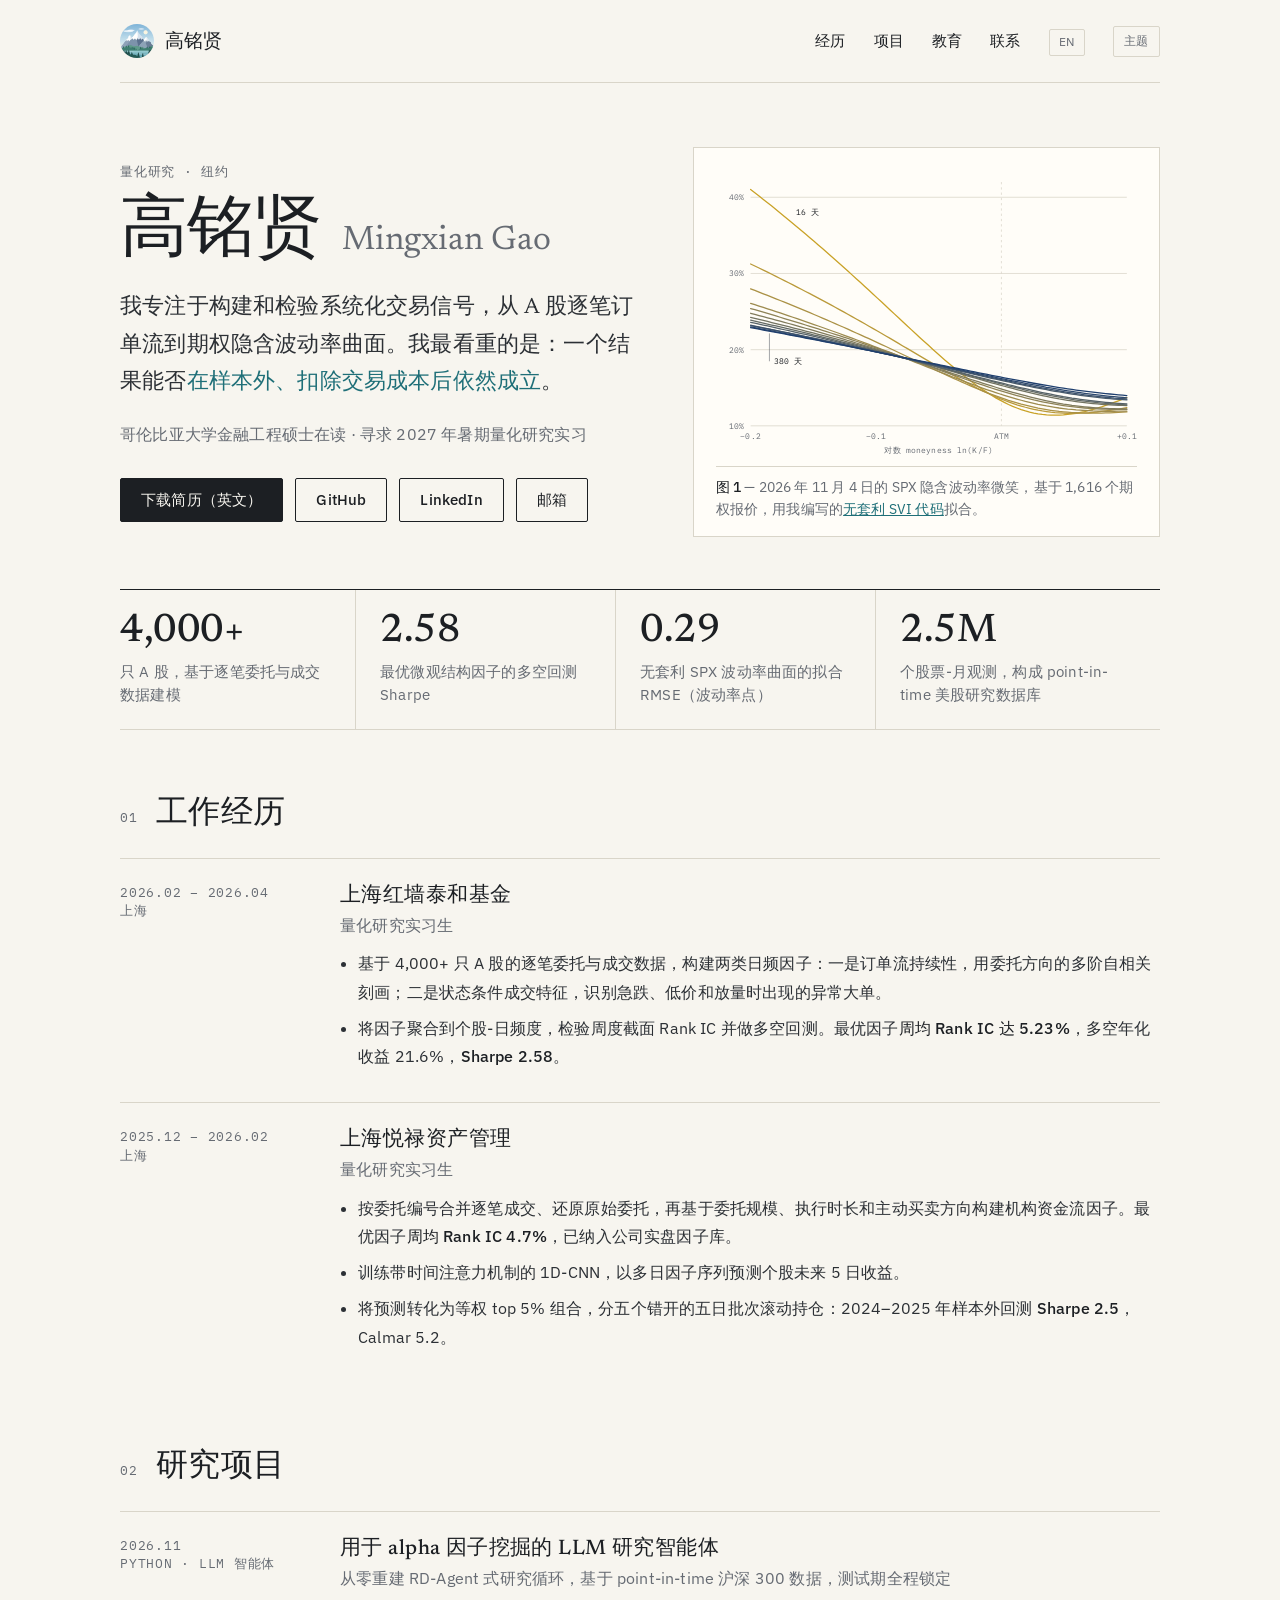
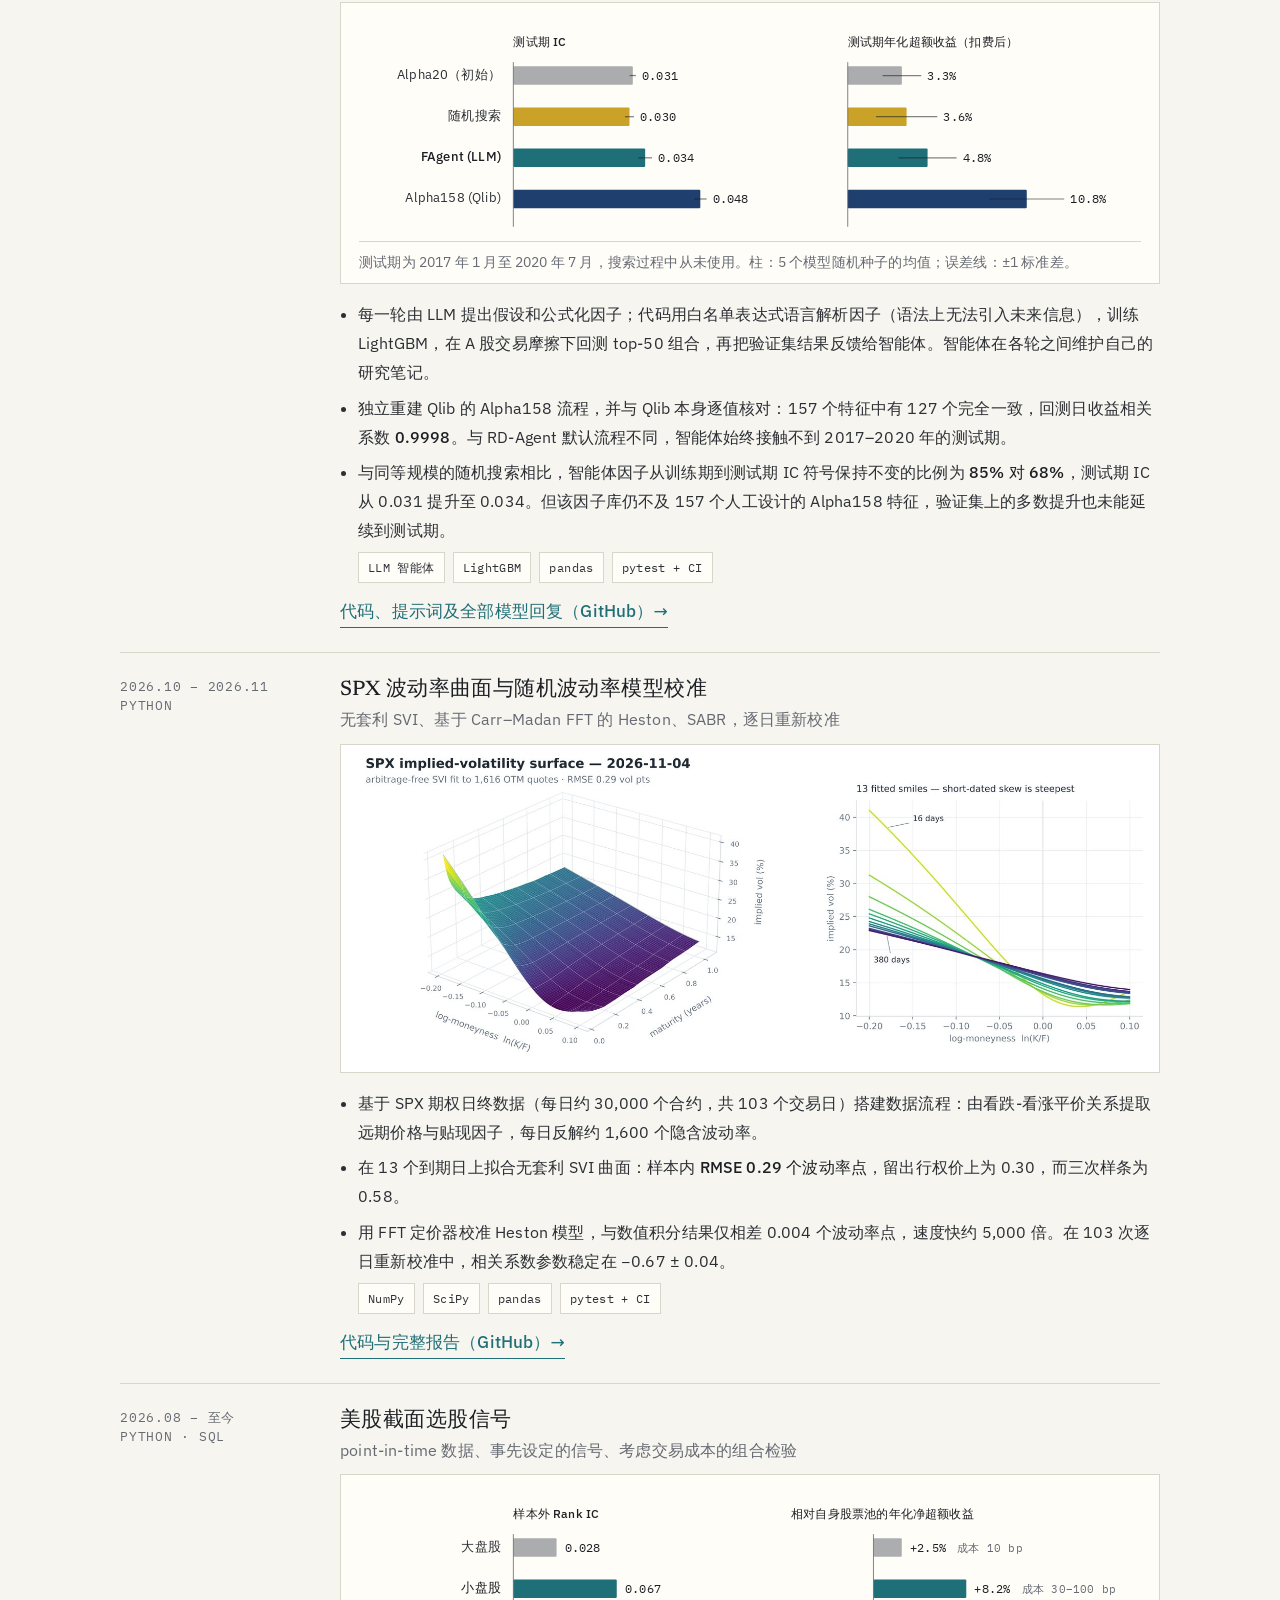
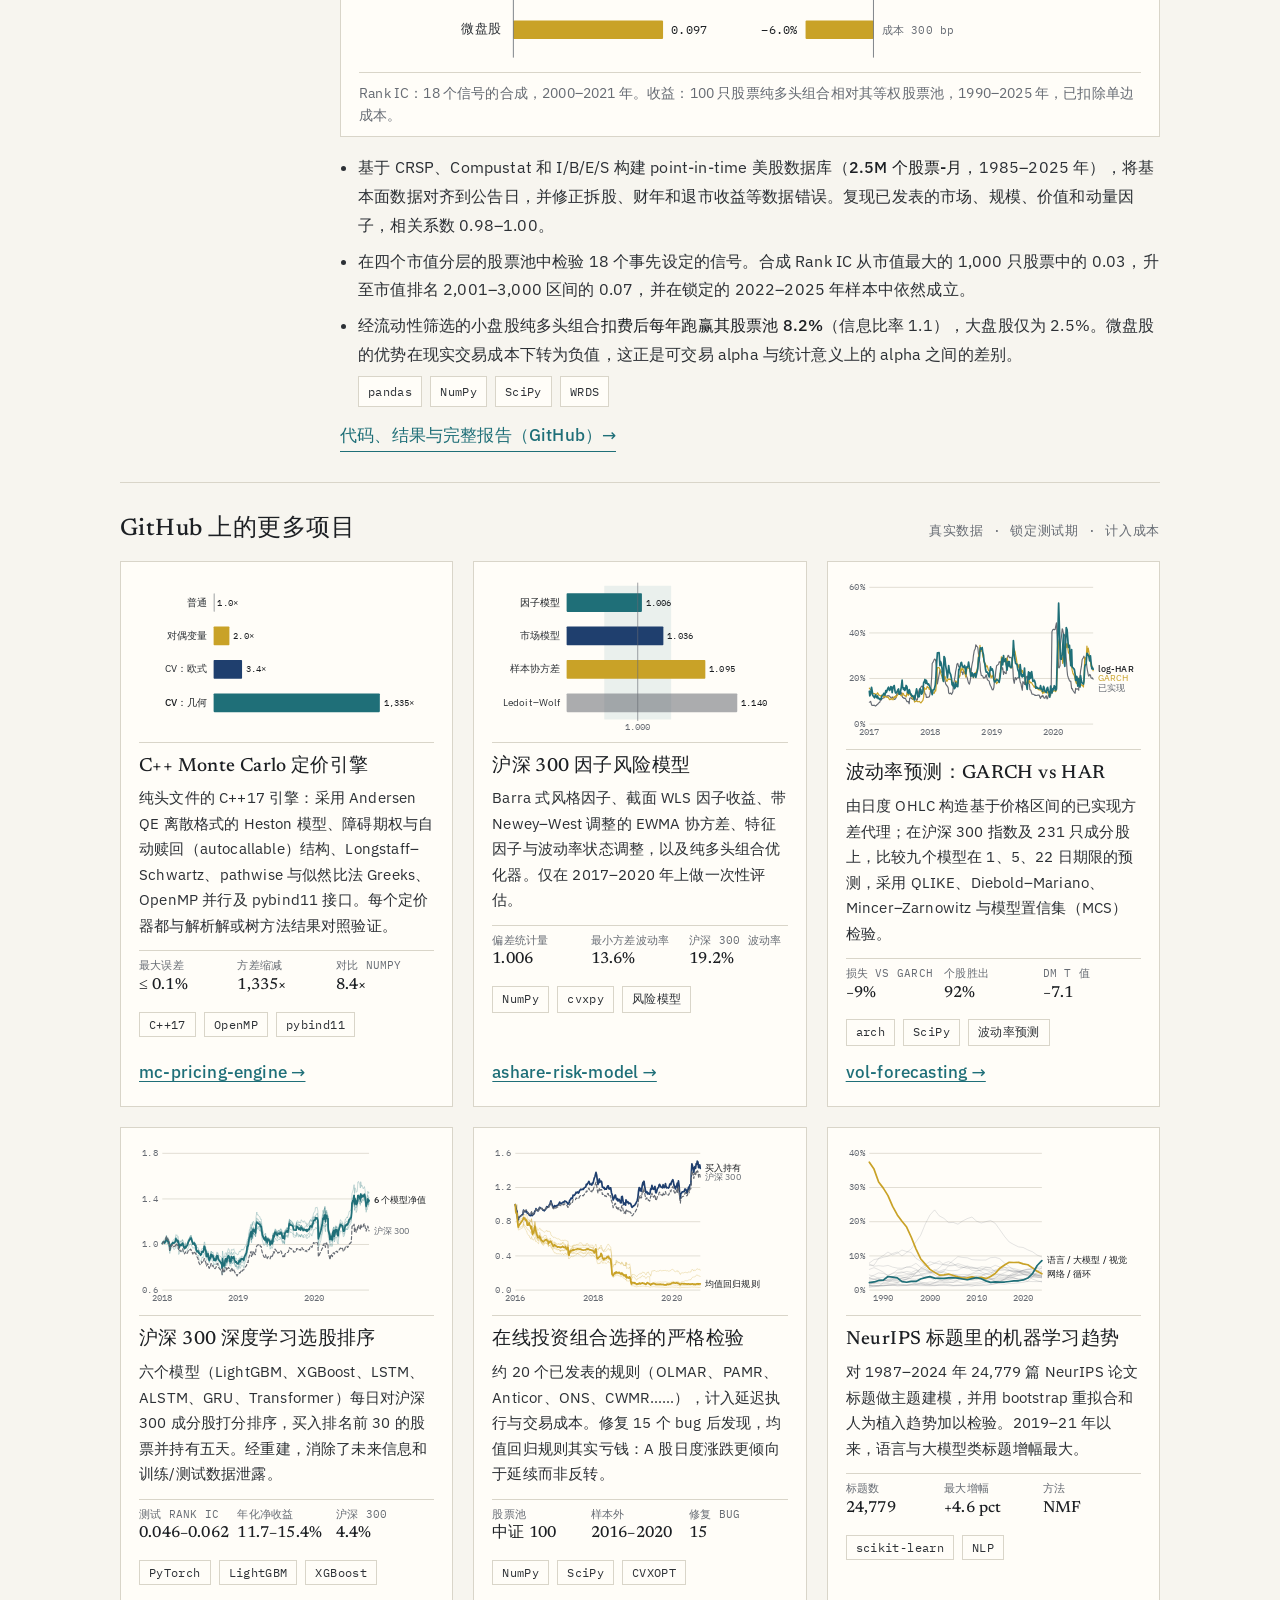
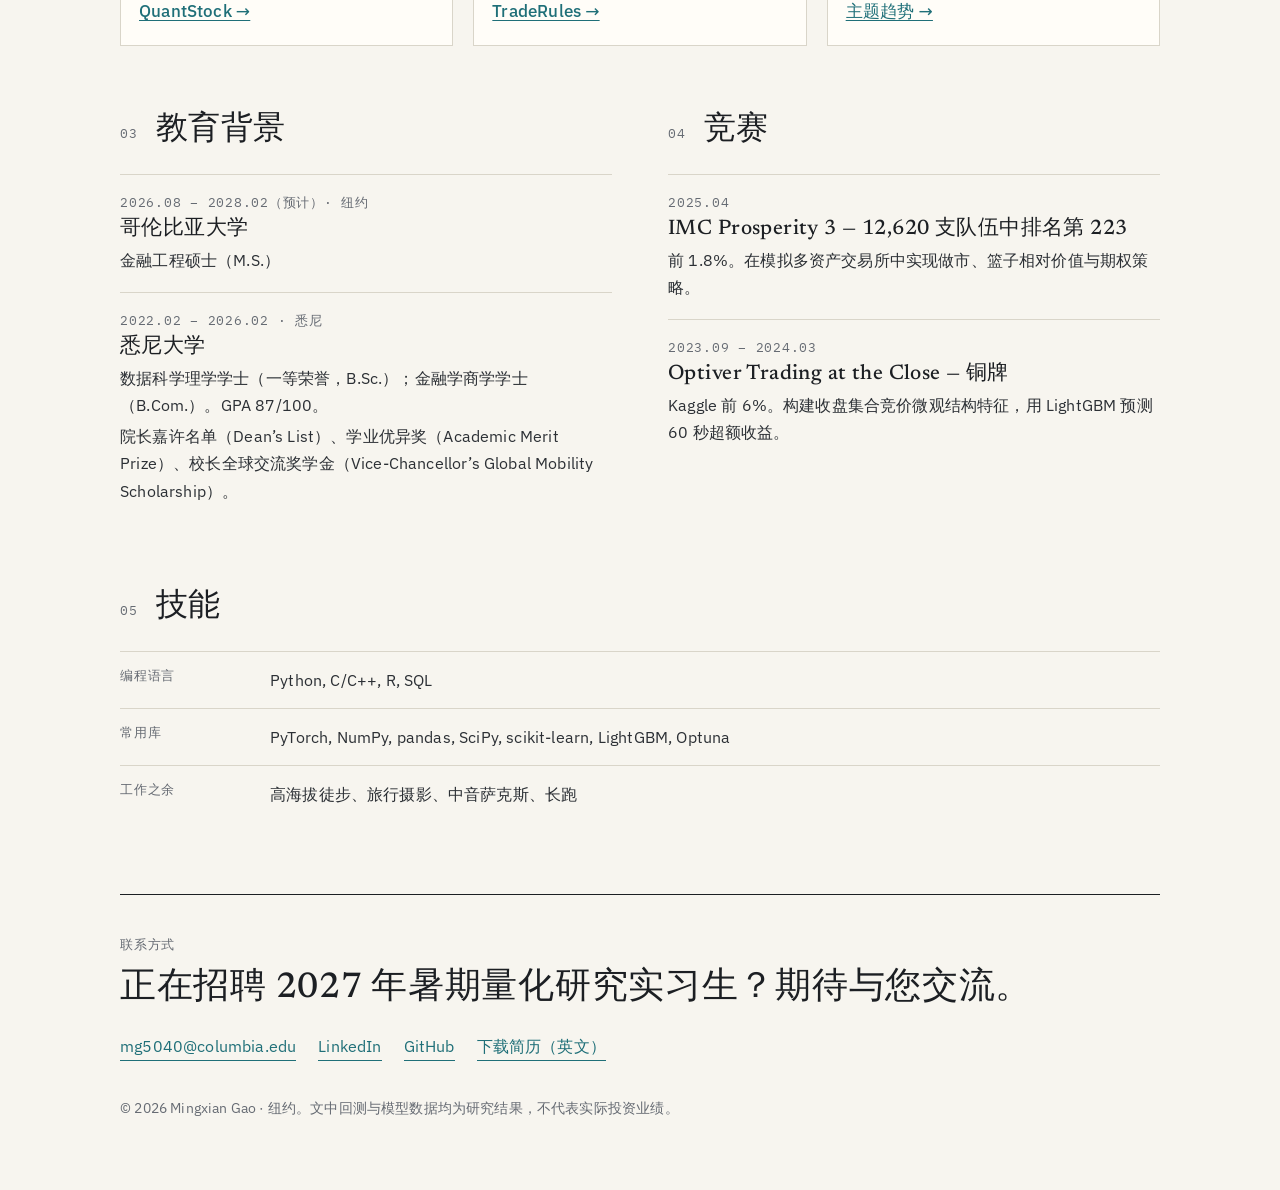
==== commit 706ae3ca: "Chinese page: Chinese name and fund names as on the Chinese resume Co-Authored-By: Claude Opus 5.5 <" ====
--- a/zh/index.html
+++ b/zh/index.html
@@ -3,7 +3,7 @@
 <head>
 <meta charset="utf-8">
 <meta name="viewport" content="width=device-width, initial-scale=1">
-<title>Mingxian Gao — 量化研究</title>
+<title>高铭贤 Mingxian Gao — 量化研究</title>
 <meta name="description" content="Mingxian Gao，哥伦比亚大学金融工程硕士在读。研究方向：股票 alpha、市场微观结构与波动率建模。">
 <meta property="og:title" content="Mingxian Gao — 量化研究">
 <meta property="og:description" content="系统化交易信号研究：从 A 股逐笔订单流到期权隐含波动率曲面。">
@@ -27,7 +27,7 @@
 <a class="skip" href="#main">跳到正文</a>
 <div class="wrap">
   <nav aria-label="主导航">
-    <a class="name" href="#top"><img class="avatar" src="../assets/avatar.jpg" width="34" height="34" alt="">Mingxian Gao</a>
+    <a class="name" href="#top"><img class="avatar" src="../assets/avatar.jpg" width="34" height="34" alt="">高铭贤</a>
     <ul>
       <li class="hide-s"><a href="#experience">经历</a></li>
       <li class="hide-s"><a href="#projects">项目</a></li>
@@ -42,7 +42,7 @@
   <div class="hero" id="top">
     <div>
       <div class="mono">量化研究 · 纽约</div>
-      <h1>Mingxian Gao</h1>
+      <h1>高铭贤 <span class="en-name">Mingxian Gao</span></h1>
       <p class="lede">我专注于构建和检验系统化交易信号，从 A 股逐笔订单流到期权隐含波动率曲面。我最看重的是：一个结果能否<em>在样本外、扣除交易成本后依然成立</em>。</p>
       <p class="status">哥伦比亚大学金融工程硕士在读 · 寻求 2027 年暑期量化研究实习</p>
       <div class="btns">
@@ -116,7 +116,7 @@
     <div class="entry">
       <div class="mono">2025.12 – 2026.02<br>上海</div>
       <div>
-        <h3>上海易隆资产</h3>
+        <h3>上海悦禄资产管理</h3>
         <div class="role">量化研究实习生</div>
         <ul>
           <li>按委托编号合并逐笔成交、还原原始委托，再基于委托规模、执行时长和主动买卖方向构建机构资金流因子。最优因子<b>周均 Rank IC 4.7%</b>，已纳入公司实盘因子库。</li>
--- a/assets/style.css
+++ b/assets/style.css
@@ -213,3 +213,5 @@
   .theme,nav ul a.lang{padding:5px 7px}
 }
 @media print{nav ul,.theme,.btns{display:none}body{background:#fff}}
+
+h1 .en-name{font-size:.5em;color:var(--muted);font-weight:400;letter-spacing:0;margin-left:.2em;white-space:nowrap}
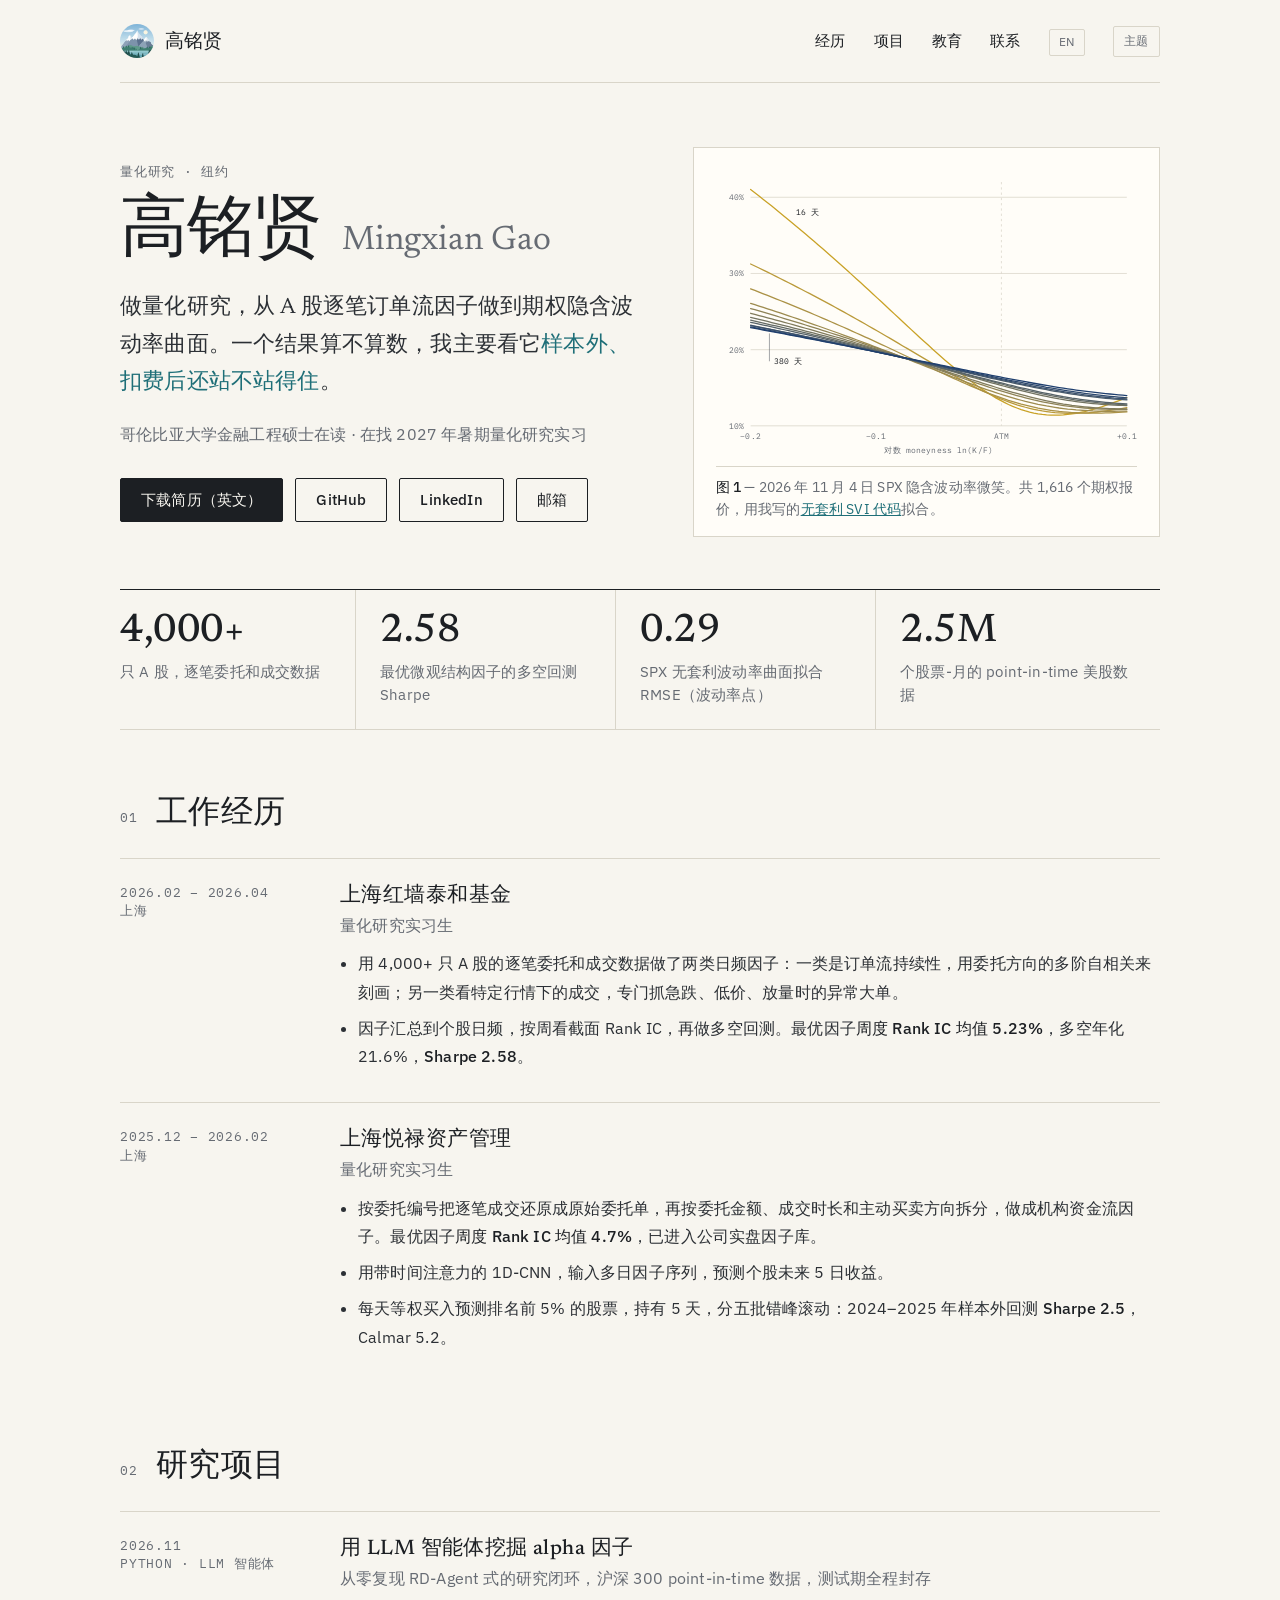
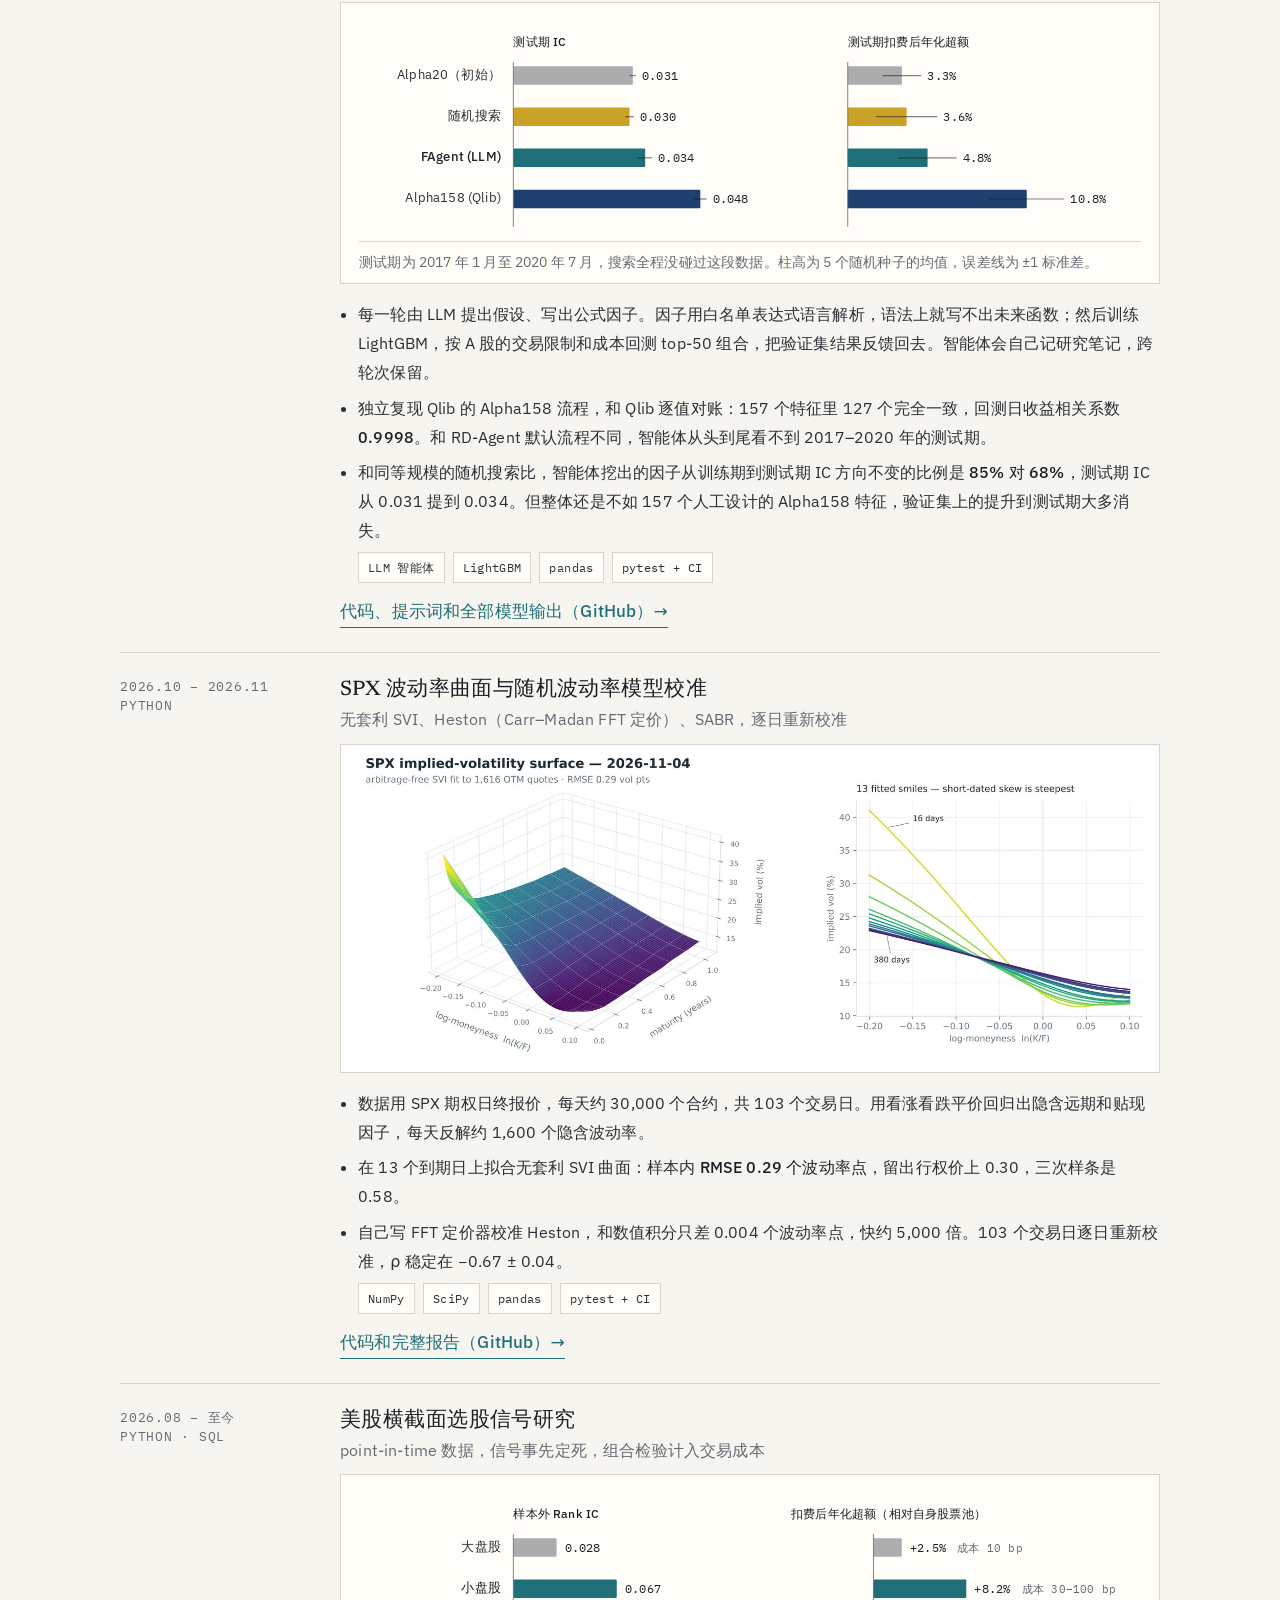
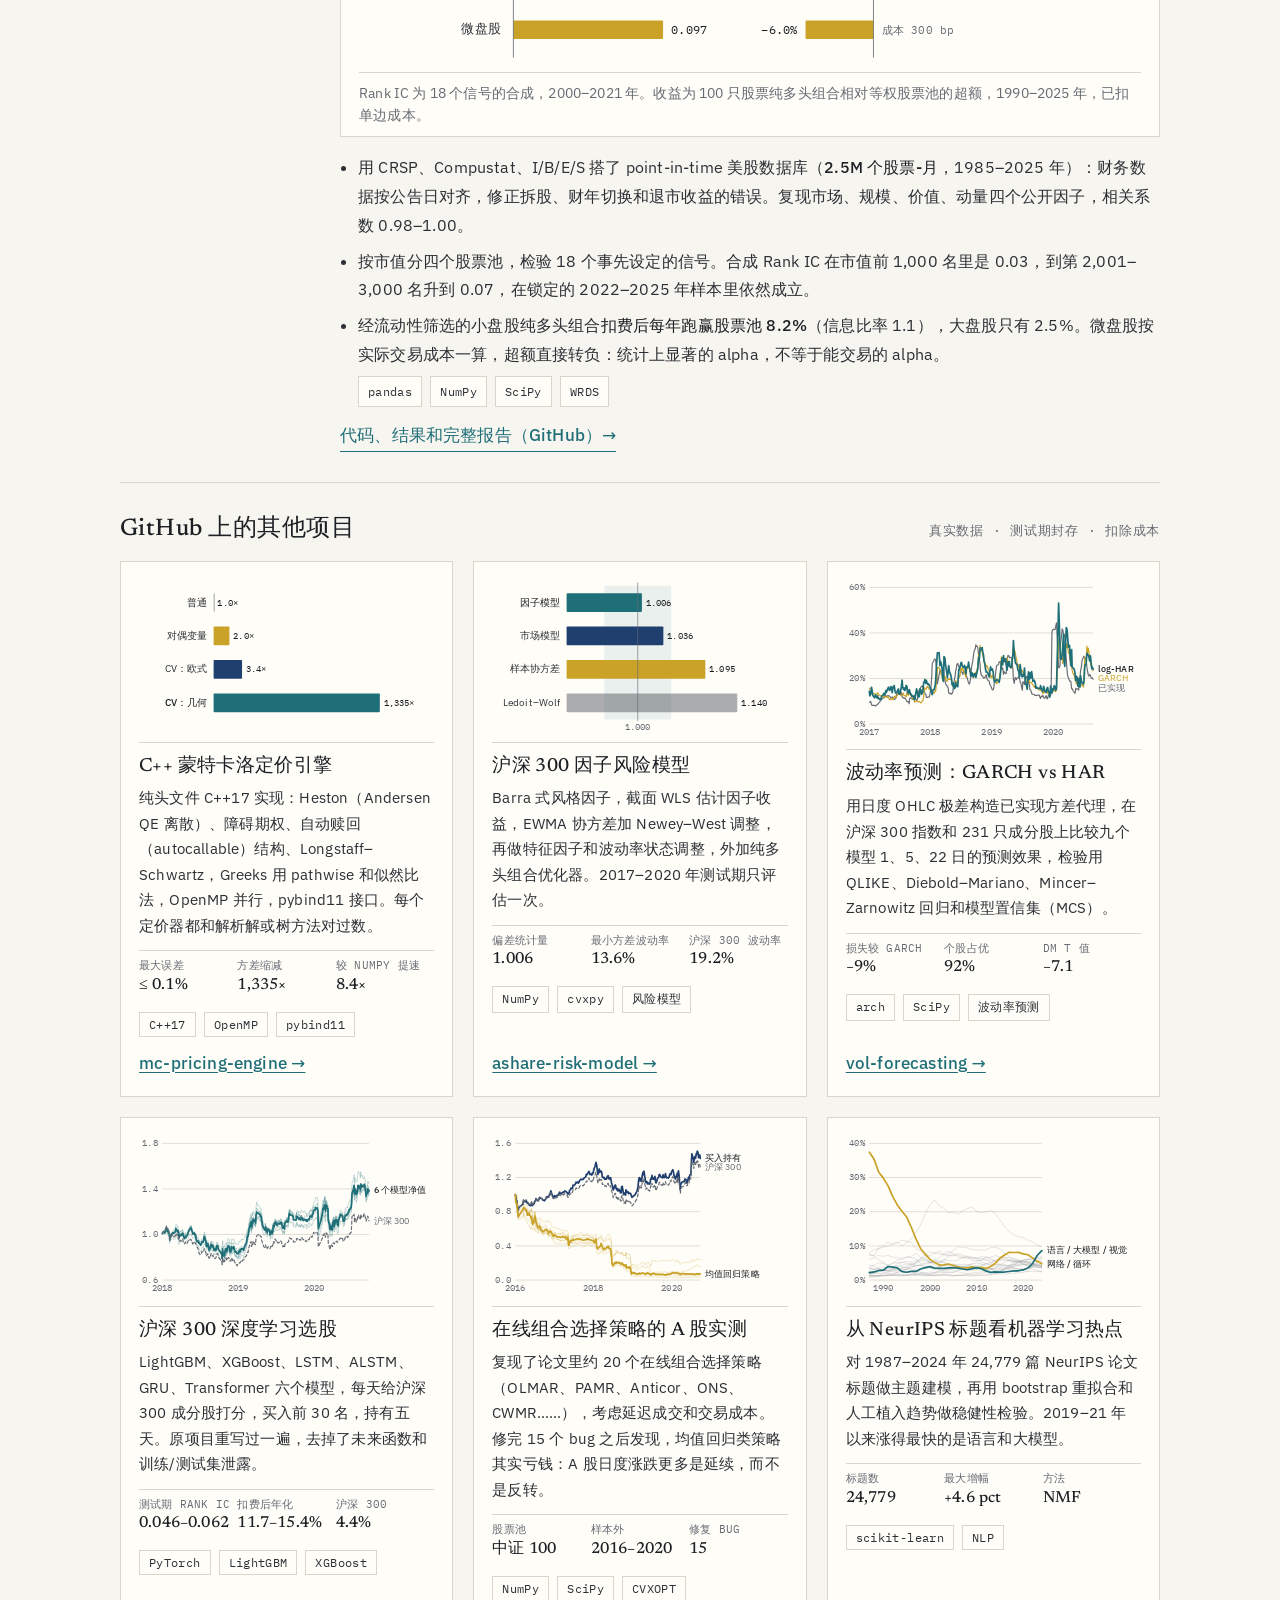
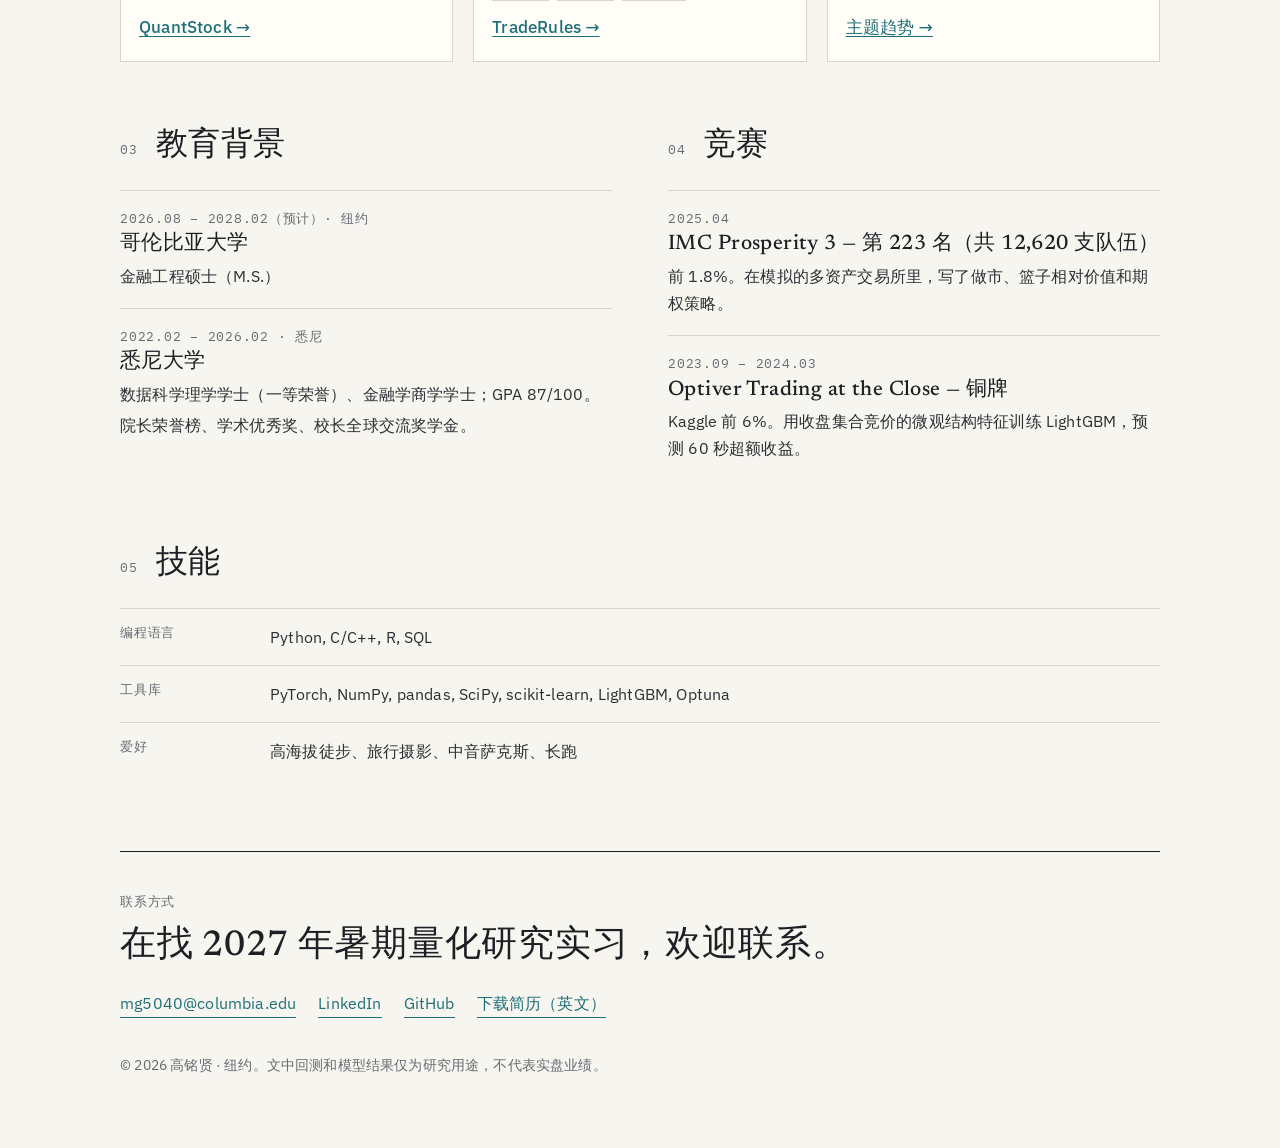
==== commit 2bb304a3: "Rewrite Chinese page copy in natural Chinese Replace translated phrasing on zh/index.html with wordi" ====
--- a/zh/index.html
+++ b/zh/index.html
@@ -4,9 +4,9 @@
 <meta charset="utf-8">
 <meta name="viewport" content="width=device-width, initial-scale=1">
 <title>高铭贤 Mingxian Gao — 量化研究</title>
-<meta name="description" content="Mingxian Gao，哥伦比亚大学金融工程硕士在读。研究方向：股票 alpha、市场微观结构与波动率建模。">
-<meta property="og:title" content="Mingxian Gao — 量化研究">
-<meta property="og:description" content="系统化交易信号研究：从 A 股逐笔订单流到期权隐含波动率曲面。">
+<meta name="description" content="高铭贤（Mingxian Gao），哥伦比亚大学金融工程硕士在读，做量化研究：股票 alpha、市场微观结构、波动率建模。">
+<meta property="og:title" content="高铭贤 Mingxian Gao — 量化研究">
+<meta property="og:description" content="量化研究项目：A 股逐笔订单流因子、SPX 期权波动率曲面、美股选股信号。">
 <meta property="og:type" content="website">
 <meta property="og:url" content="https://mxgao-a.github.io/personal-website/zh/">
 <meta property="og:locale" content="zh_CN">
@@ -34,7 +34,7 @@
       <li class="hide-s"><a href="#education">教育</a></li>
       <li><a href="#contact">联系</a></li>
       <li><a class="lang" href="../" hreflang="en" lang="en" title="English version">EN</a></li>
-      <li><button class="theme" id="theme" type="button" aria-label="切换浅色/深色主题">主题</button></li>
+      <li><button class="theme" id="theme" type="button" aria-label="切换深色/浅色模式">主题</button></li>
     </ul>
   </nav>
 
@@ -43,8 +43,8 @@
     <div>
       <div class="mono">量化研究 · 纽约</div>
       <h1>高铭贤 <span class="en-name">Mingxian Gao</span></h1>
-      <p class="lede">我专注于构建和检验系统化交易信号，从 A 股逐笔订单流到期权隐含波动率曲面。我最看重的是：一个结果能否<em>在样本外、扣除交易成本后依然成立</em>。</p>
-      <p class="status">哥伦比亚大学金融工程硕士在读 · 寻求 2027 年暑期量化研究实习</p>
+      <p class="lede">做量化研究，从 A 股逐笔订单流因子做到期权隐含波动率曲面。一个结果算不算数，我主要看它<em>样本外、扣费后还站不站得住</em>。</p>
+      <p class="status">哥伦比亚大学金融工程硕士在读 · 在找 2027 年暑期量化研究实习</p>
       <div class="btns">
         <a class="btn primary" href="../files/Mingxian_Gao_Resume.pdf" hreflang="en">下载简历（英文）</a>
         <a class="btn" href="https://github.com/MXGao-A">GitHub</a>
@@ -54,8 +54,8 @@
     </div>
     <figure class="fig">
       <svg class="smiles" viewBox="0 0 560 380" role="img" aria-labelledby="smiles-title smiles-desc">
-      <title id="smiles-title">SPX 隐含波动率微笑，2026 年 11 月 4 日</title>
-      <desc id="smiles-desc">13 条拟合的隐含波动率曲线，剩余期限 16 至 380 天。行权价低于远期价格时波动率陡峭上升，最短期限尤为明显。</desc>
+      <title id="smiles-title">SPX 隐含波动率微笑（2026 年 11 月 4 日）</title>
+      <desc id="smiles-desc">13 个到期日的隐含波动率拟合曲线，期限 16 天到 380 天。行权价低于远期时波动率明显抬升，期限越短越陡。</desc>
       <line class="grid" x1="46" x2="546" y1="340.0" y2="340.0"/>
       <text class="tick" x="38" y="344.0" text-anchor="end">10%</text>
       <line class="grid" x1="46" x2="546" y1="238.8" y2="238.8"/>
@@ -87,15 +87,15 @@
       <text class="lab" x="77.0" y="258.2">380 天</text>
       <text class="axis" x="296.0" y="376" text-anchor="middle">对数 moneyness ln(K/F)</text>
       </svg>
-      <figcaption><b>图 1</b> — 2026 年 11 月 4 日的 SPX 隐含波动率微笑，基于 1,616 个期权报价，用我编写的<a href="https://github.com/MXGao-A/spx-vol-surface">无套利 SVI 代码</a>拟合。</figcaption>
+      <figcaption><b>图 1</b> — 2026 年 11 月 4 日 SPX 隐含波动率微笑。共 1,616 个期权报价，用我写的<a href="https://github.com/MXGao-A/spx-vol-surface">无套利 SVI 代码</a>拟合。</figcaption>
     </figure>
   </div>
 
-  <div class="stats" aria-label="主要成果">
-    <div class="stat"><div class="n">4,000+</div><div class="l">只 A 股，基于逐笔委托与成交数据建模</div></div>
+  <div class="stats" aria-label="几个关键数字">
+    <div class="stat"><div class="n">4,000+</div><div class="l">只 A 股，逐笔委托和成交数据</div></div>
     <div class="stat"><div class="n">2.58</div><div class="l">最优微观结构因子的多空回测 Sharpe</div></div>
-    <div class="stat"><div class="n">0.29</div><div class="l">无套利 SPX 波动率曲面的拟合 RMSE（波动率点）</div></div>
-    <div class="stat"><div class="n">2.5M</div><div class="l">个股票-月观测，构成 point-in-time 美股研究数据库</div></div>
+    <div class="stat"><div class="n">0.29</div><div class="l">SPX 无套利波动率曲面拟合 RMSE（波动率点）</div></div>
+    <div class="stat"><div class="n">2.5M</div><div class="l">个股票-月的 point-in-time 美股数据</div></div>
   </div>
 
   <section id="experience">
@@ -107,8 +107,8 @@
         <h3>上海红墙泰和基金</h3>
         <div class="role">量化研究实习生</div>
         <ul>
-          <li>基于 4,000+ 只 A 股的逐笔委托与成交数据，构建两类日频因子：一是订单流持续性，用委托方向的多阶自相关刻画；二是状态条件成交特征，识别急跌、低价和放量时出现的异常大单。</li>
-          <li>将因子聚合到个股-日频度，检验周度截面 Rank IC 并做多空回测。最优因子<b>周均 Rank IC 达 5.23%</b>，多空年化收益 21.6%，<b>Sharpe 2.58</b>。</li>
+          <li>用 4,000+ 只 A 股的逐笔委托和成交数据做了两类日频因子：一类是订单流持续性，用委托方向的多阶自相关来刻画；另一类看特定行情下的成交，专门抓急跌、低价、放量时的异常大单。</li>
+          <li>因子汇总到个股日频，按周看截面 Rank IC，再做多空回测。最优因子<b>周度 Rank IC 均值 5.23%</b>，多空年化 21.6%，<b>Sharpe 2.58</b>。</li>
         </ul>
       </div>
     </div>
@@ -119,9 +119,9 @@
         <h3>上海悦禄资产管理</h3>
         <div class="role">量化研究实习生</div>
         <ul>
-          <li>按委托编号合并逐笔成交、还原原始委托，再基于委托规模、执行时长和主动买卖方向构建机构资金流因子。最优因子<b>周均 Rank IC 4.7%</b>，已纳入公司实盘因子库。</li>
-          <li>训练带时间注意力机制的 1D-CNN，以多日因子序列预测个股未来 5 日收益。</li>
-          <li>将预测转化为等权 top 5% 组合，分五个错开的五日批次滚动持仓：2024–2025 年样本外回测 <b>Sharpe 2.5</b>，Calmar 5.2。</li>
+          <li>按委托编号把逐笔成交还原成原始委托单，再按委托金额、成交时长和主动买卖方向拆分，做成机构资金流因子。最优因子<b>周度 Rank IC 均值 4.7%</b>，已进入公司实盘因子库。</li>
+          <li>用带时间注意力的 1D-CNN，输入多日因子序列，预测个股未来 5 日收益。</li>
+          <li>每天等权买入预测排名前 5% 的股票，持有 5 天，分五批错峰滚动：2024–2025 年样本外回测 <b>Sharpe 2.5</b>，Calmar 5.2。</li>
         </ul>
       </div>
     </div>
@@ -133,10 +133,10 @@
     <div class="entry">
       <div class="mono">2026.11<br>Python · LLM 智能体</div>
       <div>
-        <h3>用于 alpha 因子挖掘的 LLM 研究智能体</h3>
-        <div class="role">从零重建 RD-Agent 式研究循环，基于 point-in-time 沪深 300 数据，测试期全程锁定</div>
+        <h3>用 LLM 智能体挖掘 alpha 因子</h3>
+        <div class="role">从零复现 RD-Agent 式的研究闭环，沪深 300 point-in-time 数据，测试期全程封存</div>
         <figure class="project-fig chart-fig">
-<svg class="chart" viewBox="0 0 760 204" role="img" aria-label="FAgent 测试期结果"><title>FAgent 测试期结果</title><desc>四个因子库在测试期的 IC 与扣费后年化超额收益（5 个模型随机种子的均值）：Alpha20（初始）：IC 0.031，收益 3.3%；随机搜索：IC 0.030，收益 3.6%；FAgent（LLM）：IC 0.034，收益 4.8%；Alpha158（Qlib）：IC 0.048，收益 10.8%</desc>
+<svg class="chart" viewBox="0 0 760 204" role="img" aria-label="FAgent 测试期结果"><title>FAgent 测试期结果</title><desc>四个因子库在测试期的 IC 和扣费后年化超额（5 个随机种子平均）：Alpha20（初始）：IC 0.031，收益 3.3%；随机搜索：IC 0.030，收益 3.6%；FAgent（LLM）：IC 0.034，收益 4.8%；Alpha158（Qlib）：IC 0.048，收益 10.8%</desc>
 <text class="tick head" x="150.0" y="24">测试期 IC</text>
 <text class="lab " x="138" y="56" text-anchor="end">Alpha20（初始）</text>
 <rect class="bar c-muted" x="150.0" y="44" width="116.1" height="18" rx="1"/>
@@ -155,7 +155,7 @@
 <line class="err" x1="325.6" x2="337.8" y1="173" y2="173"/>
 <text class="val" x="343.8" y="177">0.048</text>
 <line class="axisline" x1="150.0" x2="150.0" y1="40" y2="200"/>
-<text class="tick head" x="475.0" y="24">测试期年化超额收益（扣费后）</text>
+<text class="tick head" x="475.0" y="24">测试期扣费后年化超额</text>
 <rect class="bar c-muted" x="475.0" y="44" width="52.6" height="18" rx="1"/>
 <line class="err" x1="508.9" x2="546.4" y1="53" y2="53"/>
 <text class="val" x="552.4" y="57">3.3%</text>
@@ -170,15 +170,15 @@
 <text class="val" x="691.4" y="177">10.8%</text>
 <line class="axisline" x1="475.0" x2="475.0" y1="40" y2="200"/>
 </svg>
-        <figcaption>测试期为 2017 年 1 月至 2020 年 7 月，搜索过程中从未使用。柱：5 个模型随机种子的均值；误差线：±1 标准差。</figcaption>
+        <figcaption>测试期为 2017 年 1 月至 2020 年 7 月，搜索全程没碰过这段数据。柱高为 5 个随机种子的均值，误差线为 ±1 标准差。</figcaption>
         </figure>
         <ul>
-          <li>每一轮由 LLM 提出假设和公式化因子；代码用白名单表达式语言解析因子（语法上无法引入未来信息），训练 LightGBM，在 A 股交易摩擦下回测 top-50 组合，再把验证集结果反馈给智能体。智能体在各轮之间维护自己的研究笔记。</li>
-          <li>独立重建 Qlib 的 Alpha158 流程，并与 Qlib 本身逐值核对：157 个特征中有 127 个完全一致，回测日收益相关系数 <b>0.9998</b>。与 RD-Agent 默认流程不同，智能体始终接触不到 2017–2020 年的测试期。</li>
-          <li>与同等规模的随机搜索相比，智能体因子从训练期到测试期 IC 符号保持不变的比例为 <b>85% 对 68%</b>，测试期 IC 从 0.031 提升至 0.034。但该因子库仍不及 157 个人工设计的 Alpha158 特征，验证集上的多数提升也未能延续到测试期。</li>
+          <li>每一轮由 LLM 提出假设、写出公式因子。因子用白名单表达式语言解析，语法上就写不出未来函数；然后训练 LightGBM，按 A 股的交易限制和成本回测 top-50 组合，把验证集结果反馈回去。智能体会自己记研究笔记，跨轮次保留。</li>
+          <li>独立复现 Qlib 的 Alpha158 流程，和 Qlib 逐值对账：157 个特征里 127 个完全一致，回测日收益相关系数 <b>0.9998</b>。和 RD-Agent 默认流程不同，智能体从头到尾看不到 2017–2020 年的测试期。</li>
+          <li>和同等规模的随机搜索比，智能体挖出的因子从训练期到测试期 IC 方向不变的比例是 <b>85% 对 68%</b>，测试期 IC 从 0.031 提到 0.034。但整体还是不如 157 个人工设计的 Alpha158 特征，验证集上的提升到测试期大多消失。</li>
         </ul>
         <ul class="chips"><li>LLM 智能体</li><li>LightGBM</li><li>pandas</li><li>pytest + CI</li></ul>
-        <a class="link" href="https://github.com/MXGao-A/FAgent">代码、提示词及全部模型回复（GitHub）→</a>
+        <a class="link" href="https://github.com/MXGao-A/FAgent">代码、提示词和全部模型输出（GitHub）→</a>
       </div>
     </div>
 
@@ -186,25 +186,25 @@
       <div class="mono">2026.10 – 2026.11<br>Python</div>
       <div>
         <h3>SPX 波动率曲面与随机波动率模型校准</h3>
-        <div class="role">无套利 SVI、基于 Carr–Madan FFT 的 Heston、SABR，逐日重新校准</div>
-        <figure class="project-fig"><img src="../assets/spx-surface.jpg" width="1600" height="640" loading="lazy" alt="拟合的 SPX 隐含波动率三维曲面，旁为 13 个到期日各自的波动率微笑"></figure>
+        <div class="role">无套利 SVI、Heston（Carr–Madan FFT 定价）、SABR，逐日重新校准</div>
+        <figure class="project-fig"><img src="../assets/spx-surface.jpg" width="1600" height="640" loading="lazy" alt="拟合出的 SPX 隐含波动率三维曲面，旁边是 13 个到期日各自的波动率微笑"></figure>
         <ul>
-          <li>基于 SPX 期权日终数据（每日约 30,000 个合约，共 103 个交易日）搭建数据流程：由看跌-看涨平价关系提取远期价格与贴现因子，每日反解约 1,600 个隐含波动率。</li>
-          <li>在 13 个到期日上拟合无套利 SVI 曲面：样本内 <b>RMSE 0.29 个波动率点</b>，留出行权价上为 0.30，而三次样条为 0.58。</li>
-          <li>用 FFT 定价器校准 Heston 模型，与数值积分结果仅相差 0.004 个波动率点，速度快约 5,000 倍。在 103 次逐日重新校准中，相关系数参数稳定在 −0.67 ± 0.04。</li>
+          <li>数据用 SPX 期权日终报价，每天约 30,000 个合约，共 103 个交易日。用看涨看跌平价回归出隐含远期和贴现因子，每天反解约 1,600 个隐含波动率。</li>
+          <li>在 13 个到期日上拟合无套利 SVI 曲面：样本内 <b>RMSE 0.29 个波动率点</b>，留出行权价上 0.30，三次样条是 0.58。</li>
+          <li>自己写 FFT 定价器校准 Heston，和数值积分只差 0.004 个波动率点，快约 5,000 倍。103 个交易日逐日重新校准，ρ 稳定在 −0.67 ± 0.04。</li>
         </ul>
         <ul class="chips"><li>NumPy</li><li>SciPy</li><li>pandas</li><li>pytest + CI</li></ul>
-        <a class="link" href="https://github.com/MXGao-A/spx-vol-surface">代码与完整报告（GitHub）→</a>
+        <a class="link" href="https://github.com/MXGao-A/spx-vol-surface">代码和完整报告（GitHub）→</a>
       </div>
     </div>
 
     <div class="entry">
       <div class="mono">2026.08 – 至今<br>Python · SQL</div>
       <div>
-        <h3>美股截面选股信号</h3>
-        <div class="role">point-in-time 数据、事先设定的信号、考虑交易成本的组合检验</div>
+        <h3>美股横截面选股信号研究</h3>
+        <div class="role">point-in-time 数据，信号事先定死，组合检验计入交易成本</div>
         <figure class="project-fig chart-fig">
-<svg class="chart" viewBox="0 0 760 164" role="img" aria-label="不同市值股票池的信号强度与净超额收益"><title>不同市值股票池的信号强度与净超额收益</title><desc>样本外合成 Rank IC，以及 100 只股票纯多头组合相对其等权股票池的年化净超额收益：大盘股：IC 0.028，10 bp 成本下 +2.5%；小盘股：IC 0.067，30–100 bp 成本下 +8.2%；微盘股：IC 0.097，300 bp 成本下 −6.0%</desc>
+<svg class="chart" viewBox="0 0 760 164" role="img" aria-label="不同市值股票池的信号强度与扣费后超额"><title>不同市值股票池的信号强度与扣费后超额</title><desc>样本外合成 Rank IC，以及 100 只股票纯多头组合相对自身等权股票池的扣费后年化超额：大盘股 IC 0.028，成本 10 bp 时 +2.5%；小盘股 IC 0.067，成本 30–100 bp 时 +8.2%；微盘股 IC 0.097，成本 300 bp 时 −6.0%</desc>
 <text class="tick head" x="150.0" y="24">样本外 Rank IC</text>
 <text class="lab " x="138" y="56" text-anchor="end">大盘股</text>
 <rect class="bar c-muted" x="150.0" y="44" width="42.0" height="18" rx="1"/>
@@ -216,7 +216,7 @@
 <rect class="bar c-short" x="150.0" y="124" width="145.5" height="18" rx="1"/>
 <text class="val" x="303.5" y="137">0.097</text>
 <line class="axisline" x1="150.0" x2="150.0" y1="40" y2="160"/>
-<text class="tick head" x="420.0" y="24">相对自身股票池的年化净超额收益</text>
+<text class="tick head" x="420.0" y="24">扣费后年化超额（相对自身股票池）</text>
 <rect class="bar c-muted" x="500.0" y="44" width="27.5" height="18" rx="1"/>
 <text class="val" x="535.5" y="57">+2.5%</text>
 <text class="tick" x="581.5" y="57">成本 10 bp</text>
@@ -228,24 +228,24 @@
 <text class="tick" x="508.0" y="137">成本 300 bp</text>
 <line class="axisline" x1="500.0" x2="500.0" y1="40" y2="160"/>
 </svg>
-        <figcaption>Rank IC：18 个信号的合成，2000–2021 年。收益：100 只股票纯多头组合相对其等权股票池，1990–2025 年，已扣除单边成本。</figcaption>
+        <figcaption>Rank IC 为 18 个信号的合成，2000–2021 年。收益为 100 只股票纯多头组合相对等权股票池的超额，1990–2025 年，已扣单边成本。</figcaption>
         </figure>
         <ul>
-          <li>基于 CRSP、Compustat 和 I/B/E/S 构建 point-in-time 美股数据库（<b>2.5M 个股票-月</b>，1985–2025 年），将基本面数据对齐到公告日，并修正拆股、财年和退市收益等数据错误。复现已发表的市场、规模、价值和动量因子，相关系数 0.98–1.00。</li>
-          <li>在四个市值分层的股票池中检验 18 个事先设定的信号。合成 Rank IC 从市值最大的 1,000 只股票中的 0.03，升至市值排名 2,001–3,000 区间的 0.07，并在锁定的 2022–2025 年样本中依然成立。</li>
-          <li>经流动性筛选的小盘股纯多头组合<b>扣费后每年跑赢其股票池 8.2%</b>（信息比率 1.1），大盘股仅为 2.5%。微盘股的优势在现实交易成本下转为负值，这正是可交易 alpha 与统计意义上的 alpha 之间的差别。</li>
+          <li>用 CRSP、Compustat、I/B/E/S 搭了 point-in-time 美股数据库（<b>2.5M 个股票-月</b>，1985–2025 年）：财务数据按公告日对齐，修正拆股、财年切换和退市收益的错误。复现市场、规模、价值、动量四个公开因子，相关系数 0.98–1.00。</li>
+          <li>按市值分四个股票池，检验 18 个事先设定的信号。合成 Rank IC 在市值前 1,000 名里是 0.03，到第 2,001–3,000 名升到 0.07，在锁定的 2022–2025 年样本里依然成立。</li>
+          <li>经流动性筛选的小盘股纯多头组合<b>扣费后每年跑赢股票池 8.2%</b>（信息比率 1.1），大盘股只有 2.5%。微盘股按实际交易成本一算，超额直接转负：统计上显著的 alpha，不等于能交易的 alpha。</li>
         </ul>
         <ul class="chips"><li>pandas</li><li>NumPy</li><li>SciPy</li><li>WRDS</li></ul>
-        <a class="link" href="https://github.com/MXGao-A/us-equity-signal-research">代码、结果与完整报告（GitHub）→</a>
+        <a class="link" href="https://github.com/MXGao-A/us-equity-signal-research">代码、结果和完整报告（GitHub）→</a>
       </div>
     </div>
 
     <div class="more">
-      <div class="more-head"><h3 class="sub">GitHub 上的更多项目</h3><span class="mono">真实数据 · 锁定测试期 · 计入成本</span></div>
+      <div class="more-head"><h3 class="sub">GitHub 上的其他项目</h3><span class="mono">真实数据 · 测试期封存 · 扣除成本</span></div>
       <div class="cards">
       <article class="card">
         <figure class="card-fig">
-<svg class="chart" viewBox="0 0 380 200" role="img" aria-label="算术平均亚式看涨期权的方差缩减"><title>算术平均亚式看涨期权的方差缩减</title><desc>100 万条路径下的方差缩减倍数：普通蒙特卡洛 1，对偶变量 2.0，欧式期权控制变量 3.4，几何亚式控制变量 1335（对数刻度）。</desc>
+<svg class="chart" viewBox="0 0 380 200" role="img" aria-label="算术平均亚式看涨期权的方差缩减"><title>算术平均亚式看涨期权的方差缩减</title><desc>100 万条路径下的方差缩减倍数：普通蒙特卡洛 1，对偶变量 2.0，欧式期权作控制变量 3.4，几何亚式作控制变量 1335（对数坐标）。</desc>
 <text class="lab " x="88" y="35.5" text-anchor="end">普通</text>
 <rect class="bar c-muted" x="96" y="19.5" width="1.5" height="24.1" rx="1"/>
 <text class="val" x="101.0" y="35.5">1.0×</text>
@@ -260,15 +260,15 @@
 <text class="val" x="314.9" y="164.5">1,335×</text>
 </svg>
         </figure>
-        <h3><a href="https://github.com/MXGao-A/mc-pricing-engine">C++ Monte Carlo 定价引擎</a></h3>
-        <p>纯头文件的 C++17 引擎：采用 Andersen QE 离散格式的 Heston 模型、障碍期权与自动赎回（autocallable）结构、Longstaff–Schwartz、pathwise 与似然比法 Greeks、OpenMP 并行及 pybind11 接口。每个定价器都与解析解或树方法结果对照验证。</p>
-        <dl class="facts"><div><dt>最大误差</dt><dd>≤ 0.1%</dd></div><div><dt>方差缩减</dt><dd>1,335×</dd></div><div><dt>对比 NumPy</dt><dd>8.4×</dd></div></dl>
+        <h3><a href="https://github.com/MXGao-A/mc-pricing-engine">C++ 蒙特卡洛定价引擎</a></h3>
+        <p>纯头文件 C++17 实现：Heston（Andersen QE 离散）、障碍期权、自动赎回（autocallable）结构、Longstaff–Schwartz，Greeks 用 pathwise 和似然比法，OpenMP 并行，pybind11 接口。每个定价器都和解析解或树方法对过数。</p>
+        <dl class="facts"><div><dt>最大误差</dt><dd>≤ 0.1%</dd></div><div><dt>方差缩减</dt><dd>1,335×</dd></div><div><dt>较 NumPy 提速</dt><dd>8.4×</dd></div></dl>
         <ul class="chips"><li>C++17</li><li>OpenMP</li><li>pybind11</li></ul>
         <a class="link" href="https://github.com/MXGao-A/mc-pricing-engine">mc-pricing-engine →</a>
       </article>
       <article class="card">
         <figure class="card-fig">
-<svg class="chart" viewBox="0 0 380 200" role="img" aria-label="风险模型偏差统计量（测试期）"><title>风险模型偏差统计量（测试期）</title><desc>100 个随机组合在 2017–2020 年的偏差统计量（等于 1 表示风险预测准确）：因子模型 1.006，市场模型 1.036，样本协方差 1.095，Ledoit-Wolf 1.140。</desc>
+<svg class="chart" viewBox="0 0 380 200" role="img" aria-label="风险模型偏差统计量（测试期）"><title>风险模型偏差统计量（测试期）</title><desc>100 个随机组合在 2017–2020 年的偏差统计量（越接近 1，风险预测越准）：因子模型 1.006，市场模型 1.036，样本协方差 1.095，Ledoit-Wolf 1.140。</desc>
 <rect class="band" x="144.5" y="10" width="86.0" height="172"/>
 <text class="lab bold" x="88" y="35.5" text-anchor="end">因子模型</text>
 <rect class="bar c-acc" x="96" y="19.5" width="96.9" height="24.1" rx="1"/>
@@ -286,14 +286,14 @@
 </svg>
         </figure>
         <h3><a href="https://github.com/MXGao-A/ashare-risk-model">沪深 300 因子风险模型</a></h3>
-        <p>Barra 式风格因子、截面 WLS 因子收益、带 Newey–West 调整的 EWMA 协方差、特征因子与波动率状态调整，以及纯多头组合优化器。仅在 2017–2020 年上做一次性评估。</p>
+        <p>Barra 式风格因子，截面 WLS 估计因子收益，EWMA 协方差加 Newey–West 调整，再做特征因子和波动率状态调整，外加纯多头组合优化器。2017–2020 年测试期只评估一次。</p>
         <dl class="facts"><div><dt>偏差统计量</dt><dd>1.006</dd></div><div><dt>最小方差波动率</dt><dd>13.6%</dd></div><div><dt>沪深 300 波动率</dt><dd>19.2%</dd></div></dl>
         <ul class="chips"><li>NumPy</li><li>cvxpy</li><li>风险模型</li></ul>
         <a class="link" href="https://github.com/MXGao-A/ashare-risk-model">ashare-risk-model →</a>
       </article>
       <article class="card">
         <figure class="card-fig">
-<svg class="chart" viewBox="0 0 380 210" role="img" aria-label="沪深 300 未来一个月波动率：预测与实际"><title>沪深 300 未来一个月波动率：预测与实际</title><desc>沪深 300 未来一个月的年化波动率，2017 年至 2020 年 9 月：基于价格区间的已实现波动率与 GARCH、log-HAR 预测对比。</desc>
+<svg class="chart" viewBox="0 0 380 210" role="img" aria-label="沪深 300 未来一个月波动率：预测 vs 实际"><title>沪深 300 未来一个月波动率：预测 vs 实际</title><desc>沪深 300 未来一个月年化波动率，2017 年至 2020 年 9 月：OHLC 极差估计的已实现波动率，对比 GARCH 和 log-HAR 的预测。</desc>
 <line class="grid" x1="30" x2="318" y1="188.0" y2="188.0"/><text class="tick" x="24" y="191.5" text-anchor="end">0%</text>
 <line class="grid" x1="30" x2="318" y1="129.3" y2="129.3"/><text class="tick" x="24" y="132.8" text-anchor="end">20%</text>
 <line class="grid" x1="30" x2="318" y1="70.7" y2="70.7"/><text class="tick" x="24" y="74.2" text-anchor="end">40%</text>
@@ -311,14 +311,14 @@
 </svg>
         </figure>
         <h3><a href="https://github.com/MXGao-A/vol-forecasting">波动率预测：GARCH vs HAR</a></h3>
-        <p>由日度 OHLC 构造基于价格区间的已实现方差代理；在沪深 300 指数及 231 只成分股上，比较九个模型在 1、5、22 日期限的预测，采用 QLIKE、Diebold–Mariano、Mincer–Zarnowitz 与模型置信集（MCS）检验。</p>
-        <dl class="facts"><div><dt>损失 vs GARCH</dt><dd>−9%</dd></div><div><dt>个股胜出</dt><dd>92%</dd></div><div><dt>DM t 值</dt><dd>−7.1</dd></div></dl>
+        <p>用日度 OHLC 极差构造已实现方差代理，在沪深 300 指数和 231 只成分股上比较九个模型 1、5、22 日的预测效果，检验用 QLIKE、Diebold–Mariano、Mincer–Zarnowitz 回归和模型置信集（MCS）。</p>
+        <dl class="facts"><div><dt>损失较 GARCH</dt><dd>−9%</dd></div><div><dt>个股占优</dt><dd>92%</dd></div><div><dt>DM t 值</dt><dd>−7.1</dd></div></dl>
         <ul class="chips"><li>arch</li><li>SciPy</li><li>波动率预测</li></ul>
         <a class="link" href="https://github.com/MXGao-A/vol-forecasting">vol-forecasting →</a>
       </article>
       <article class="card">
         <figure class="card-fig">
-<svg class="chart" viewBox="0 0 380 210" role="img" aria-label="QuantStock 测试期净值（初始为 1）"><title>QuantStock 测试期净值（初始为 1）</title><desc>2018 年至 2020 年 9 月的单位净值：六个模型扣费后的 top-30 组合与沪深 300 指数对比。</desc>
+<svg class="chart" viewBox="0 0 380 210" role="img" aria-label="QuantStock 测试期净值（起点为 1）"><title>QuantStock 测试期净值（起点为 1）</title><desc>2018 年至 2020 年 9 月单位净值：六个模型扣费后的 top-30 组合，对比沪深 300 指数。</desc>
 <line class="grid" x1="30" x2="296" y1="188.0" y2="188.0"/><text class="tick" x="24" y="191.5" text-anchor="end">0.6</text>
 <line class="grid" x1="30" x2="296" y1="129.3" y2="129.3"/><text class="tick" x="24" y="132.8" text-anchor="end">1.0</text>
 <line class="grid" x1="30" x2="296" y1="70.7" y2="70.7"/><text class="tick" x="24" y="74.2" text-anchor="end">1.4</text>
@@ -338,15 +338,15 @@
 <text class="end c-muted dash" x="302.0" y="115.2">沪深 300</text>
 </svg>
         </figure>
-        <h3><a href="https://github.com/MXGao-A/QuantStock">沪深 300 深度学习选股排序</a></h3>
-        <p>六个模型（LightGBM、XGBoost、LSTM、ALSTM、GRU、Transformer）每日对沪深 300 成分股打分排序，买入排名前 30 的股票并持有五天。经重建，消除了未来信息和训练/测试数据泄露。</p>
-        <dl class="facts"><div><dt>测试 Rank IC</dt><dd>0.046–0.062</dd></div><div><dt>年化净收益</dt><dd>11.7–15.4%</dd></div><div><dt>沪深 300</dt><dd>4.4%</dd></div></dl>
+        <h3><a href="https://github.com/MXGao-A/QuantStock">沪深 300 深度学习选股</a></h3>
+        <p>LightGBM、XGBoost、LSTM、ALSTM、GRU、Transformer 六个模型，每天给沪深 300 成分股打分，买入前 30 名，持有五天。原项目重写过一遍，去掉了未来函数和训练/测试集泄露。</p>
+        <dl class="facts"><div><dt>测试期 Rank IC</dt><dd>0.046–0.062</dd></div><div><dt>扣费后年化</dt><dd>11.7–15.4%</dd></div><div><dt>沪深 300</dt><dd>4.4%</dd></div></dl>
         <ul class="chips"><li>PyTorch</li><li>LightGBM</li><li>XGBoost</li></ul>
         <a class="link" href="https://github.com/MXGao-A/QuantStock">QuantStock →</a>
       </article>
       <article class="card">
         <figure class="card-fig">
-<svg class="chart" viewBox="0 0 380 210" role="img" aria-label="TradeRules 样本外净值（初始为 1）"><title>TradeRules 样本外净值（初始为 1）</title><desc>2016 年至 2020 年 9 月中证 100 成分股上扣费后的单位净值：买入持有、沪深 300 指数与在线均值回归规则。</desc>
+<svg class="chart" viewBox="0 0 380 210" role="img" aria-label="TradeRules 样本外净值（起点为 1）"><title>TradeRules 样本外净值（起点为 1）</title><desc>2016 年至 2020 年 9 月，中证 100 成分股上扣费后的单位净值：买入持有、沪深 300 指数和在线均值回归策略。</desc>
 <line class="grid" x1="30" x2="268" y1="188.0" y2="188.0"/><text class="tick" x="24" y="191.5" text-anchor="end">0.0</text>
 <line class="grid" x1="30" x2="268" y1="144.0" y2="144.0"/><text class="tick" x="24" y="147.5" text-anchor="end">0.4</text>
 <line class="grid" x1="30" x2="268" y1="100.0" y2="100.0"/><text class="tick" x="24" y="103.5" text-anchor="end">0.8</text>
@@ -366,18 +366,18 @@
 <path class="ln c-short bold" d="M30.0,78.0 L30.6,87.0 L31.4,89.0 L32.2,89.2 L33.0,101.6 L33.9,106.8 L34.4,105.1 L39.8,97.5 L40.6,95.0 L41.2,95.7 L42.0,95.4 L43.0,97.9 L43.8,97.6 L44.6,98.1 L45.4,104.5 L46.0,104.5 L47.0,104.2 L47.8,101.3 L48.6,104.6 L49.4,105.6 L50.3,109.0 L50.8,106.1 L52.2,116.4 L52.8,113.6 L53.6,114.3 L54.4,109.7 L55.2,105.8 L56.1,111.2 L56.6,112.5 L57.4,115.8 L58.3,118.4 L59.1,120.7 L59.9,120.0 L60.5,120.3 L61.3,118.6 L62.1,120.9 L63.0,122.7 L63.8,124.3 L64.3,124.4 L65.7,126.0 L66.3,126.0 L67.1,124.6 L68.9,123.2 L69.7,123.0 L70.5,123.5 L71.1,124.8 L71.9,125.0 L72.7,128.4 L73.6,125.8 L74.4,126.2 L75.0,125.2 L75.8,125.6 L76.6,127.7 L77.4,128.7 L78.3,130.1 L78.8,131.8 L79.6,131.0 L80.6,129.6 L81.4,131.1 L82.3,131.1 L83.1,131.9 L84.6,132.7 L85.4,132.4 L86.3,132.4 L87.1,133.0 L87.9,133.2 L88.5,132.7 L89.3,133.0 L90.1,132.5 L90.9,131.6 L91.8,132.5 L92.3,133.1 L93.7,133.3 L94.3,132.2 L95.1,134.0 L95.9,135.1 L96.9,134.2 L97.7,132.8 L98.5,142.5 L99.1,143.2 L99.9,138.3 L101.0,138.7 L101.8,136.9 L102.7,137.2 L103.5,137.2 L104.3,135.5 L104.9,136.8 L105.7,136.3 L106.5,136.0 L107.4,135.8 L108.2,135.5 L108.7,135.6 L109.6,134.9 L110.4,134.8 L111.2,135.1 L112.0,135.2 L112.6,135.3 L113.4,135.3 L114.3,135.5 L115.1,136.0 L115.9,136.2 L116.5,136.4 L117.3,136.6 L119.1,136.4 L119.9,136.1 L120.7,136.1 L121.3,135.3 L122.1,135.5 L122.9,135.0 L123.8,135.0 L124.6,135.5 L125.1,135.9 L126.0,136.4 L126.8,136.3 L127.6,136.5 L128.5,136.8 L129.0,137.1 L129.8,137.0 L130.8,138.4 L131.6,139.8 L132.5,138.5 L133.3,135.2 L133.8,135.3 L134.7,144.3 L135.5,147.5 L136.3,147.2 L138.1,145.3 L138.7,145.1 L139.5,144.4 L140.3,140.8 L141.1,142.2 L142.0,145.4 L142.5,146.9 L143.9,149.0 L144.4,147.1 L145.3,147.2 L146.1,147.6 L147.2,146.8 L148.0,145.2 L148.9,145.6 L149.7,144.6 L150.2,145.7 L151.1,147.4 L151.9,147.4 L152.7,148.1 L153.7,156.6 L154.5,167.4 L155.1,168.0 L155.9,169.3 L156.7,167.9 L157.5,166.0 L158.4,165.6 L158.9,166.3 L159.8,164.6 L160.6,165.8 L161.4,165.4 L162.2,165.9 L162.8,165.6 L163.6,165.2 L164.4,166.0 L165.3,166.8 L166.1,167.6 L166.7,166.0 L167.6,166.3 L169.4,169.1 L170.2,168.5 L171.1,169.6 L171.9,170.6 L172.4,168.3 L173.3,172.1 L174.1,171.6 L174.9,171.6 L175.8,172.0 L176.3,172.4 L177.1,171.1 L178.0,172.3 L178.8,177.7 L179.6,180.1 L180.2,178.3 L181.5,178.4 L182.1,178.5 L182.9,179.1 L183.7,178.4 L184.6,179.6 L186.4,180.5 L186.9,180.0 L187.7,180.0 L188.6,179.9 L189.4,179.0 L190.2,179.2 L190.8,180.0 L191.6,179.2 L192.4,179.3 L193.3,178.7 L194.2,179.1 L195.1,179.5 L195.6,179.2 L196.4,179.7 L198.0,180.7 L198.5,180.1 L199.3,178.9 L200.2,178.4 L201.0,179.0 L201.8,179.5 L202.8,180.4 L203.3,180.2 L204.2,181.4 L205.0,180.4 L205.8,179.9 L206.6,180.0 L207.2,179.2 L208.0,179.5 L208.8,179.6 L209.7,179.8 L210.5,180.5 L211.1,180.5 L211.9,180.7 L212.7,180.7 L213.5,180.5 L214.4,180.5 L214.9,180.6 L215.7,180.6 L216.7,180.4 L217.5,180.7 L219.3,180.8 L220.2,180.6 L220.7,181.1 L221.5,181.0 L222.4,181.4 L223.2,181.2 L224.0,181.5 L224.6,180.5 L225.4,180.6 L226.2,180.4 L227.0,180.5 L227.9,180.5 L228.4,180.4 L229.3,180.2 L230.1,180.0 L230.9,179.2 L231.9,178.8 L232.7,178.6 L233.3,178.4 L234.1,178.6 L236.0,179.2 L236.8,178.9 L237.7,178.6 L238.5,178.8 L239.0,179.3 L239.9,179.2 L240.7,179.8 L241.5,180.8 L242.4,180.9 L242.9,180.5 L243.7,179.6 L244.7,179.7 L245.5,179.7 L246.4,179.9 L247.2,179.7 L248.4,179.9 L249.2,180.1 L250.1,180.0 L250.6,180.3 L251.5,180.2 L252.3,180.1 L253.1,180.1 L253.9,180.4 L254.5,180.2 L255.9,180.4 L256.4,180.3 L257.2,180.1 L258.1,180.1 L258.9,180.2 L259.7,180.7 L260.3,180.4 L261.1,180.6 L261.9,180.7 L262.8,180.1 L263.6,179.9 L264.1,180.2 L265.0,179.8 L265.8,180.4 L266.6,180.1 L267.4,180.0 L268.0,179.9 L268.0,179.9"/>
 <text class="end c-long bold" x="274.0" y="34.8">买入持有</text>
 <text class="end c-muted dash" x="274.0" y="46.8">沪深 300</text>
-<text class="end c-short bold" x="274.0" y="183.4">均值回归规则</text>
-</svg>
-        </figure>
-        <h3><a href="https://github.com/MXGao-A/TradeRules">在线投资组合选择的严格检验</a></h3>
-        <p>约 20 个已发表的规则（OLMAR、PAMR、Anticor、ONS、CWMR……），计入延迟执行与交易成本。修复 15 个 bug 后发现，均值回归规则其实亏钱：A 股日度涨跌更倾向于延续而非反转。</p>
+<text class="end c-short bold" x="274.0" y="183.4">均值回归策略</text>
+</svg>
+        </figure>
+        <h3><a href="https://github.com/MXGao-A/TradeRules">在线组合选择策略的 A 股实测</a></h3>
+        <p>复现了论文里约 20 个在线组合选择策略（OLMAR、PAMR、Anticor、ONS、CWMR……），考虑延迟成交和交易成本。修完 15 个 bug 之后发现，均值回归类策略其实亏钱：A 股日度涨跌更多是延续，而不是反转。</p>
         <dl class="facts"><div><dt>股票池</dt><dd>中证 100</dd></div><div><dt>样本外</dt><dd>2016–2020</dd></div><div><dt>修复 bug</dt><dd>15</dd></div></dl>
         <ul class="chips"><li>NumPy</li><li>SciPy</li><li>CVXOPT</li></ul>
         <a class="link" href="https://github.com/MXGao-A/TradeRules">TradeRules →</a>
       </article>
       <article class="card">
         <figure class="card-fig">
-<svg class="chart" viewBox="0 0 380 210" role="img" aria-label="NeurIPS 论文标题主题占比，1987–2024"><title>NeurIPS 论文标题主题占比，1987–2024</title><desc>1987 年至 2024 年 NeurIPS 论文标题中各主题的权重占比（三年平均）：神经网络类标题从约 40% 下降，语言与大模型主题在末期上升。</desc>
+<svg class="chart" viewBox="0 0 380 210" role="img" aria-label="NeurIPS 论文标题主题占比（1987–2024）"><title>NeurIPS 论文标题主题占比（1987–2024）</title><desc>1987–2024 年 NeurIPS 论文标题中各主题的占比（三年平均）：神经网络类从约 40% 一路下降，语言和大模型类在最近几年上升。</desc>
 <line class="grid" x1="30" x2="252" y1="188.0" y2="188.0"/><text class="tick" x="24" y="191.5" text-anchor="end">0%</text>
 <line class="grid" x1="30" x2="252" y1="144.0" y2="144.0"/><text class="tick" x="24" y="147.5" text-anchor="end">10%</text>
 <line class="grid" x1="30" x2="252" y1="100.0" y2="100.0"/><text class="tick" x="24" y="103.5" text-anchor="end">20%</text>
@@ -411,8 +411,8 @@
 <text class="end c-short bold" x="258.0" y="170.6">网络 / 循环</text>
 </svg>
         </figure>
-        <h3><a href="https://github.com/MXGao-A/The-hottest-Topic-in-Machine-Learning">NeurIPS 标题里的机器学习趋势</a></h3>
-        <p>对 1987–2024 年 24,779 篇 NeurIPS 论文标题做主题建模，并用 bootstrap 重拟合和人为植入趋势加以检验。2019–21 年以来，语言与大模型类标题增幅最大。</p>
+        <h3><a href="https://github.com/MXGao-A/The-hottest-Topic-in-Machine-Learning">从 NeurIPS 标题看机器学习热点</a></h3>
+        <p>对 1987–2024 年 24,779 篇 NeurIPS 论文标题做主题建模，再用 bootstrap 重拟合和人工植入趋势做稳健性检验。2019–21 年以来涨得最快的是语言和大模型。</p>
         <dl class="facts"><div><dt>标题数</dt><dd>24,779</dd></div><div><dt>最大增幅</dt><dd>+4.6 pct</dd></div><div><dt>方法</dt><dd>NMF</dd></div></dl>
         <ul class="chips"><li>scikit-learn</li><li>NLP</li></ul>
         <a class="link" href="https://github.com/MXGao-A/The-hottest-Topic-in-Machine-Learning">主题趋势 →</a>
@@ -431,19 +431,19 @@
             <p>金融工程硕士（M.S.）</p></li>
           <li><span class="mono when">2022.02 – 2026.02 · 悉尼</span>
             <h3>悉尼大学</h3>
-            <p>数据科学理学学士（一等荣誉，B.Sc.）；金融学商学学士（B.Com.）。GPA 87/100。</p>
-            <p>院长嘉许名单（Dean’s List）、学业优异奖（Academic Merit Prize）、校长全球交流奖学金（Vice-Chancellor’s Global Mobility Scholarship）。</p></li>
+            <p>数据科学理学学士（一等荣誉）、金融学商学学士；GPA 87/100。</p>
+            <p>院长荣誉榜、学术优秀奖、校长全球交流奖学金。</p></li>
         </ul>
       </div>
       <div>
         <div class="sec-head"><span class="mono">04</span><h2>竞赛</h2></div>
         <ul class="list">
           <li><span class="mono when">2025.04</span>
-            <h3>IMC Prosperity 3 — 12,620 支队伍中排名第 223</h3>
-            <p>前 1.8%。在模拟多资产交易所中实现做市、篮子相对价值与期权策略。</p></li>
+            <h3>IMC Prosperity 3 — 第 223 名（共 12,620 支队伍）</h3>
+            <p>前 1.8%。在模拟的多资产交易所里，写了做市、篮子相对价值和期权策略。</p></li>
           <li><span class="mono when">2023.09 – 2024.03</span>
             <h3>Optiver Trading at the Close — 铜牌</h3>
-            <p>Kaggle 前 6%。构建收盘集合竞价微观结构特征，用 LightGBM 预测 60 秒超额收益。</p></li>
+            <p>Kaggle 前 6%。用收盘集合竞价的微观结构特征训练 LightGBM，预测 60 秒超额收益。</p></li>
         </ul>
       </div>
     </div>
@@ -453,8 +453,8 @@
     <div class="sec-head"><span class="mono">05</span><h2>技能</h2></div>
     <dl>
       <dt class="mono">编程语言</dt><dd>Python, C/C++, R, SQL</dd>
-      <dt class="mono">常用库</dt><dd>PyTorch, NumPy, pandas, SciPy, scikit-learn, LightGBM, Optuna</dd>
-      <dt class="mono">工作之余</dt><dd>高海拔徒步、旅行摄影、中音萨克斯、长跑</dd>
+      <dt class="mono">工具库</dt><dd>PyTorch, NumPy, pandas, SciPy, scikit-learn, LightGBM, Optuna</dd>
+      <dt class="mono">爱好</dt><dd>高海拔徒步、旅行摄影、中音萨克斯、长跑</dd>
     </dl>
   </section>
   </main>
@@ -463,7 +463,7 @@
     <div class="contact">
       <div>
         <div class="mono">联系方式</div>
-        <h2><span class="nb">正在招聘 2027 年暑期量化研究实习生？</span><span class="nb">期待与您交流。</span></h2>
+        <h2><span class="nb">在找 2027 年暑期量化研究实习，</span><span class="nb">欢迎联系。</span></h2>
         <div class="links">
           <a href="mailto:mg5040@columbia.edu">mg5040@columbia.edu</a>
           <a href="https://www.linkedin.com/in/mingxian-gao">LinkedIn</a>
@@ -472,7 +472,7 @@
         </div>
       </div>
     </div>
-    <p class="colophon">© 2026 Mingxian Gao · 纽约。文中回测与模型数据均为研究结果，不代表实际投资业绩。</p>
+    <p class="colophon">© 2026 高铭贤 · 纽约。文中回测和模型结果仅为研究用途，不代表实盘业绩。</p>
   </footer>
 </div>
 <script>
